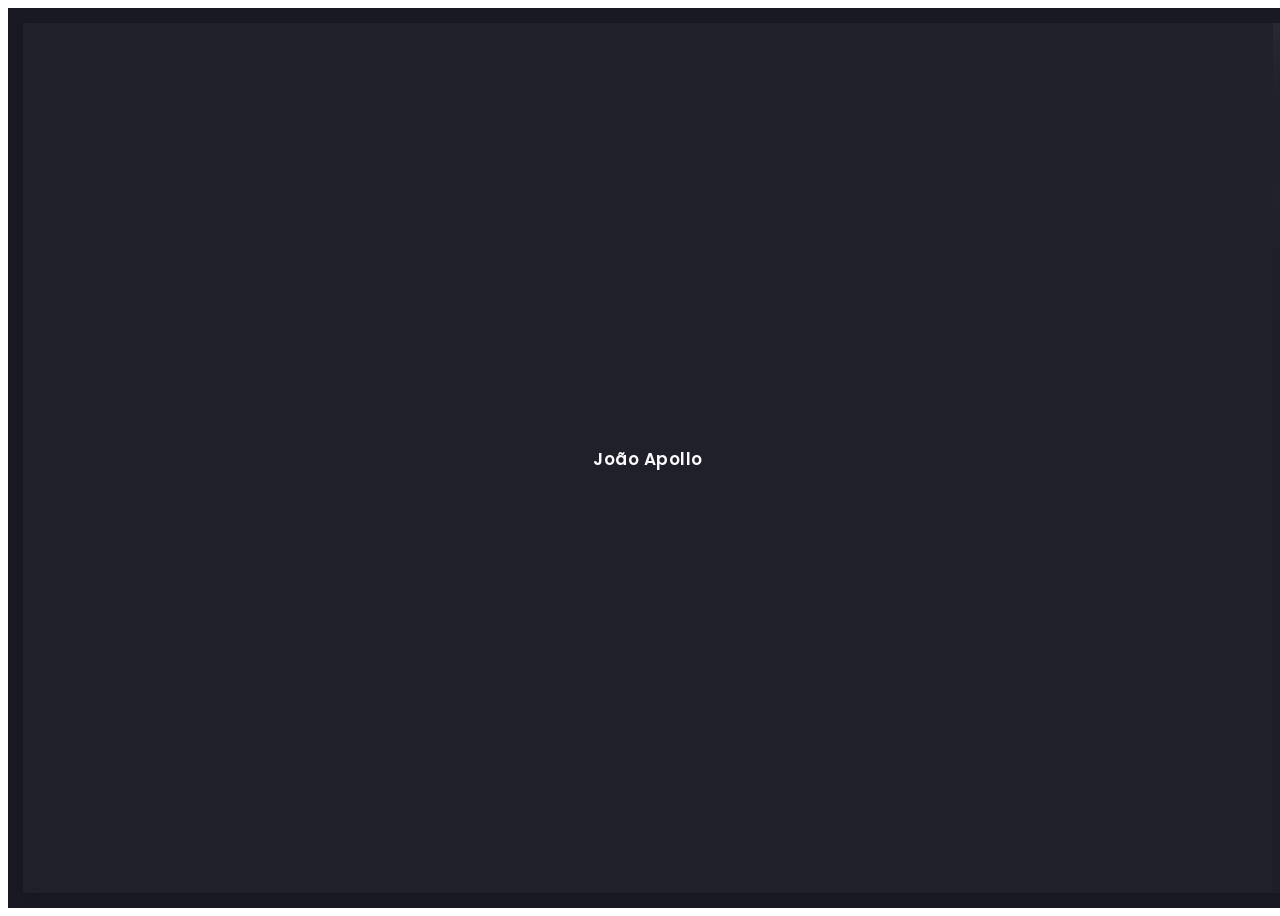
==== index.html @ 7371efc0 "index" ====
<!DOCTYPE html>
<html lang="pt-BR">
  <head>
    <meta charset="utf-8" />
    <meta name="viewport" content="width=device-width, initial-scale=1" />
    <meta name="theme-color" content="#2B2B35" />
    <title>João Apollo — Desenvolvedor PHP/Laravel</title>
    <meta
      name="description"
      content="Portfólio de João Apollo, desenvolvedor PHP/Laravel. Experiência em e-commerce, sistemas de gestão, UX e performance. Projetos completos e clientes satisfeitos."
    />
    <link rel="canonical" href="https://seu-dominio.com/home.html" />
    <meta
      name="robots"
      content="index,follow,max-snippet:-1,max-image-preview:large,max-video-preview:-1"
    />
    <link rel="shortcut icon" href="img/thumbnail.ico" type="image/x-icon" />
    <link rel="stylesheet" href="css/plugins/bootstrap.min.css" />
    <link rel="stylesheet" href="css/plugins/font-awesome.min.css" />
    <link rel="stylesheet" href="css/plugins/swiper.min.css" />
    <link rel="stylesheet" href="css/plugins/fancybox.min.css" />
    <link rel="stylesheet" href="css/style.css" />

    <meta property="og:type" content="website" />
    <meta property="og:locale" content="pt_BR" />
    <meta
      property="og:title"
      content="João Apollo — Desenvolvedor PHP/Laravel"
    />
    <meta
      property="og:description"
      content="Portfólio de João Apollo, desenvolvedor PHP/Laravel. Experiência em e-commerce, sistemas de gestão e UX."
    />
    <meta property="og:url" content="https://seu-dominio.com/home.html" />
    <meta
      property="og:image"
      content="https://seu-dominio.com/img/profile.jpeg"
    />
    <meta name="twitter:card" content="summary_large_image" />
    <meta
      name="twitter:title"
      content="João Apollo — Desenvolvedor PHP/Laravel"
    />
    <meta
      name="twitter:description"
      content="Portfólio de João Apollo, desenvolvedor PHP/Laravel."
    />
    <meta
      name="twitter:image"
      content="https://seu-dominio.com/img/profile.jpeg"
    />

    <script type="application/ld+json">
      {
        "@context": "https://schema.org",
        "@type": "Person",
        "name": "João Apollo",
        "jobTitle": "Desenvolvedor PHP/Laravel",
        "image": "https://seu-dominio.com/img/profile.jpeg",
        "url": "https://seu-dominio.com/home.html",
        "address": {
          "@type": "PostalAddress",
          "addressLocality": "Novo Hamburgo",
          "addressRegion": "RS",
          "addressCountry": "BR"
        },
        "knowsLanguage": ["pt-BR", "en", "es"]
      }
    </script>
  </head>
  <body>
    <div class="art-app">
      <div class="art-mobile-top-bar" aria-hidden="true"></div>

      <div class="art-app-wrapper">
        <div class="art-app-container">
          <aside class="art-info-bar" aria-label="Barra lateral de informações">
            <div class="art-info-bar-frame">
              <div class="art-info-bar-header">
                <button
                  class="art-info-bar-btn"
                  aria-label="Abrir/fechar barra lateral"
                >
                  <i class="fas fa-ellipsis-v" aria-hidden="true"></i>
                </button>
              </div>

              <header class="art-header">
                <div class="art-avatar">
                  <a
                    data-fancybox="avatar"
                    href="img/profile.jpeg"
                    class="art-avatar-curtain"
                    aria-label="Ver foto em tamanho maior"
                  >
                    <img src="img/profile.jpeg" alt="Foto de João Apollo" />
                    <i class="fas fa-expand" aria-hidden="true"></i>
                  </a>
                  <div class="art-lamp-light">
                    <div
                      class="art-available-lamp"
                      aria-label="Disponível"
                    ></div>
                  </div>
                </div>
                <p class="art-name mb-10">
                  <a href="/home.html">João Apollo</a>
                </p>
                <p class="art-sm-text">
                  Back-end Developer<br />Desenvolvedor Web
                </p>
              </header>

              <div
                id="scrollbar"
                class="art-scroll-frame"
                role="region"
                aria-label="Informações do perfil"
              >
                <div class="art-table p-15-15">
                  <ul>
                    <li>
                      <h6>Cidade:</h6>
                      <span>Novo Hamburgo</span>
                    </li>
                    <li>
                      <h6>Idade:</h6>
                      <span>25</span>
                    </li>
                  </ul>
                </div>

                <div class="art-ls-divider"></div>

                <section class="art-lang-skills p-30-15" aria-label="Idiomas">
                  <div class="art-lang-skills-item">
                    <div id="circleprog1" class="art-cirkle-progress"></div>
                    <h6>Português</h6>
                  </div>
                  <div class="art-lang-skills-item">
                    <div id="circleprog2" class="art-cirkle-progress"></div>
                    <h6>English</h6>
                  </div>
                  <div class="art-lang-skills-item">
                    <div id="circleprog3" class="art-cirkle-progress"></div>
                    <h6>Spanish</h6>
                  </div>
                </section>

                <div class="art-ls-divider"></div>

                <section
                  class="art-hard-skills p-30-15"
                  aria-label="Competências técnicas"
                >
                  <div class="art-hard-skills-item">
                    <div class="art-skill-heading"><h6>PHP</h6></div>
                    <div class="art-line-progress">
                      <div id="lineprog1"></div>
                    </div>
                  </div>
                  <div class="art-hard-skills-item">
                    <div class="art-skill-heading"><h6>MySQL</h6></div>
                    <div class="art-line-progress">
                      <div id="lineprog2"></div>
                    </div>
                  </div>
                  <div class="art-hard-skills-item">
                    <div class="art-skill-heading"><h6>JavaScript</h6></div>
                    <div class="art-line-progress">
                      <div id="lineprog3"></div>
                    </div>
                  </div>
                  <div class="art-hard-skills-item">
                    <div class="art-skill-heading"><h6>Node.js</h6></div>
                    <div class="art-line-progress">
                      <div id="lineprog4"></div>
                    </div>
                  </div>
                </section>

                <div class="art-ls-divider"></div>

                <ul
                  class="art-knowledge-list p-15-0"
                  aria-label="Conhecimentos"
                >
                  <li>Laravel</li>
                  <li>Git</li>
                  <li>Livewire</li>
                  <li>Bootstrap, Materialize</li>
                </ul>

                <div class="art-ls-divider"></div>

                <div class="art-links-frame p-15-15">
                  <a
                    href="files/curriculo.pdf" target="_blank"
                    class="art-link"
                    download
                    aria-label="Baixar currículo"
                    >Download CV
                    <i class="fas fa-download" aria-hidden="true"></i
                  ></a>
                </div>
              </div>

              <div class="art-ls-social" aria-label="Redes sociais">
                <a href="#" aria-label="LinkedIn"
                  ><i class="fab fa-linkedin"></i
                ></a>
                <a href="#" aria-label="GitHub"
                  ><i class="fab fa-github"></i
                ></a>
                <a href="#" aria-label="Instagram"
                  ><i class="fab fa-instagram"></i
                ></a>
                <a href="#" aria-label="Twitter/X"
                  ><i class="fab fa-x-twitter"></i
                ></a>
                <a href="#" aria-label="YouTube"
                  ><i class="fab fa-youtube"></i
                ></a>
              </div>
            </div>
          </aside>

          <div class="art-content">
            <div class="art-curtain" aria-hidden="true"></div>

            <div class="art-top-bg" style="background-image: url(img/bg.jpg)">
              <div class="art-top-bg-overlay" aria-hidden="true"></div>
            </div>

            <main id="swup" class="transition-fade" role="main">
              <div
                id="scrollbar2"
                class="art-scroll-frame"
                role="region"
                aria-label="Conteúdo principal"
              >
                <section class="container-fluid">
                  <div class="row p-60-0 p-lg-30-0 p-md-15-0">
                    <div class="col-lg-12">
                      <div
                        class="art-a art-banner"
                        style="background-image: url(img/bg.jpg)"
                      >
                        <div class="art-banner-back" aria-hidden="true"></div>
                        <div class="art-banner-dec" aria-hidden="true"></div>
                        <div class="art-banner-overlay">
                          <div class="art-banner-title">
                            <h1 class="mb-15">Bem-vindo ao meu portfólio</h1>
                            <div class="art-lg-text art-code mb-25">
                              &lt;<i>code</i>&gt; Eu construo
                              <span
                                class="txt-rotate"
                                data-period="2000"
                                data-rotate='["E-commerces","Sistemas de Gestão","Landing Pages","Aplicativos Mobile"]'
                              ></span>
                              &lt;/<i>code</i>&gt;
                            </div>
                          </div>
                          <img
                            src="img/no-bg.png"
                            class="art-banner-photo"
                            alt="João Apollo em destaque"
                          />
                        </div>
                      </div>
                    </div>
                  </div>
                </section>

                <section class="container-fluid" aria-label="Métricas">
                  <div class="row p-30-0">
                    <div class="col-md-4 col-6">
                      <div class="art-counter-frame">
                        <div class="art-counter-box">
                          <span class="art-counter">5</span
                          ><span class="art-counter-plus">+</span>
                        </div>
                        <h6>Anos de experiência</h6>
                      </div>
                    </div>
                    <div class="col-md-4 col-6">
                      <div class="art-counter-frame">
                        <div class="art-counter-box">
                          <span class="art-counter">70</span>
                        </div>
                        <h6>Projetos completos</h6>
                      </div>
                    </div>
                    <div class="col-md-4 col-6">
                      <div class="art-counter-frame">
                        <div class="art-counter-box">
                          <span class="art-counter">38</span
                          ><span class="art-counter-plus">+</span>
                        </div>
                        <h6>Clientes satisfeitos</h6>
                      </div>
                    </div>
                  </div>
                </section>

                <section class="container-fluid" aria-label="Experiências">
                  <div class="row">
                    <div class="col-lg-12">
                      <div class="art-section-title">
                        <div class="art-title-frame">
                          <h2>Minhas Experiências</h2>
                        </div>
                      </div>
                    </div>

                    <div class="col-lg-4 col-md-6">
                      <article class="art-a art-service-icon-box">
                        <div class="art-service-ib-content">
                          <h3 class="mb-15">
                            Head Developer — TGR Studio Digital
                          </h3>
                          <p class="mb-15">
                            Desenvolvimento em PHP/Laravel de sistemas de
                            gestão, e-commerce e sites. Reuniões de requisitos,
                            definição de arquitetura, foco em performance e
                            segurança, gestão de equipe e prazos.
                          </p>
                          <div class="art-buttons-frame">
                            <a
                              href="https://www.linkedin.com/in/jo%C3%A3o-apollo"
                              class="art-link art-color-link art-w-chevron" target="_blank"
                              >Saiba mais</a
                            >
                          </div>
                        </div>
                      </article>
                    </div>

                    <div class="col-lg-4 col-md-6">
                      <article class="art-a art-service-icon-box">
                        <div class="art-service-ib-content">
                          <h3 class="mb-15">Desenvolvedor Pleno — USYS</h3>
                          <p class="mb-15">
                            Plataforma de fiança locatícia adquirida pelo
                            QuintoAndar. Solução robusta e segura para processos
                            de locação com ganho de eficiência.
                          </p>
                          <div class="art-buttons-frame">
                            <a
                              href="/https://www.linkedin.com/in/jo%C3%A3o-apollo"
                              class="art-link art-color-link art-w-chevron" target="_blank"
                              >Saiba mais</a
                            >
                          </div>
                        </div>
                      </article>
                    </div>

                    <div class="col-lg-4 col-md-6">
                      <article class="art-a art-service-icon-box">
                        <div class="art-service-ib-content">
                          <h3 class="mb-15">Full Stack — RSA Soluções em TI</h3>
                          <p class="mb-15">
                            Dev PHP com CodeIgniter em sistemas personalizados.
                            Entregas com foco em performance, segurança e
                            requisitos do cliente.
                          </p>
                          <div class="art-buttons-frame">
                            <a
                              href="https://www.linkedin.com/in/jo%C3%A3o-apollo"
                              class="art-link art-color-link art-w-chevron" target="_blank"
                              >Saiba mais</a 
                            >
                          </div>
                        </div>
                      </article>
                    </div>

                    <div class="col-lg-4 col-md-6">
                      <article class="art-a art-service-icon-box">
                        <div class="art-service-ib-content">
                          <h3 class="mb-15">Full Stack — Krafti Tecnologia</h3>
                          <p class="mb-15">
                            Manutenção e otimização de marketplace B2B,
                            melhorias estratégicas para eficiência operacional e
                            UX.
                          </p>
                          <div class="art-buttons-frame">
                            <a
                              href="https://www.linkedin.com/in/jo%C3%A3o-apollo"
                              class="art-link art-color-link art-w-chevron" target="_blank"
                              >Saiba mais</a
                            >
                          </div>
                        </div>
                      </article>
                    </div>
                  </div>
                </section>

                <!-- <section class="container-fluid" aria-label="Recomendações">
                  <div class="row">
                    <div class="col-lg-12">
                      <div class="art-section-title">
                        <div class="art-title-frame">
                          <h2>Recomendações</h2>
                        </div>
                      </div>
                    </div>

                    <div class="col-lg-12">
                      <div
                        class="swiper-container art-testimonial-slider"
                        style="overflow: visible"
                      >
                        <div class="swiper-wrapper">
                          <div class="swiper-slide">
                            <blockquote
                              class="art-a art-testimonial"
                              itemscope
                              itemtype="https://schema.org/Review"
                            >
                              <div class="testimonial-body">
                                <img
                                  class="art-testimonial-face"
                                  src="img/testimonials/face-1.jpg"
                                  alt="Foto de Paul Trueman"
                                />
                                <h3 itemprop="author">Paul Trueman</h3>
                                <p class="art-el-suptitle mb-15">
                                  Template author
                                </p>
                                <p class="mb-15" itemprop="reviewBody">
                                  Working with Artur has been a pleasure... This
                                  is easily a 5 star freelancer.
                                </p>
                              </div>
                              <div class="art-testimonial-footer">
                                <div class="art-left-side">
                                  <ul
                                    class="art-star-rate"
                                    aria-label="Avaliação: 5 de 5"
                                  >
                                    <li><i class="fas fa-star"></i></li>
                                    <li><i class="fas fa-star"></i></li>
                                    <li><i class="fas fa-star"></i></li>
                                    <li><i class="fas fa-star"></i></li>
                                    <li><i class="fas fa-star"></i></li>
                                  </ul>
                                </div>
                                <div class="art-right-side"></div>
                              </div>
                            </blockquote>
                          </div>

                          <div class="swiper-slide">
                            <blockquote class="art-a art-testimonial">
                              <div class="testimonial-body">
                                <img
                                  class="art-testimonial-face"
                                  src="img/testimonials/face-2.jpg"
                                  alt="Foto de Paul Trueman"
                                />
                                <h3>Paul Trueman</h3>
                                <p class="art-el-suptitle mb-15">
                                  Template author
                                </p>
                                <p class="mb-15">
                                  Working with Artur has been a pleasure...
                                </p>
                              </div>
                              <div class="art-testimonial-footer">
                                <div class="art-left-side">
                                  <ul
                                    class="art-star-rate"
                                    aria-label="Avaliação: 4 de 5"
                                  >
                                    <li><i class="fas fa-star"></i></li>
                                    <li><i class="fas fa-star"></i></li>
                                    <li><i class="fas fa-star"></i></li>
                                    <li><i class="fas fa-star"></i></li>
                                    <li class="art-empty-item">
                                      <i class="fas fa-star"></i>
                                    </li>
                                  </ul>
                                </div>
                                <div class="art-right-side"></div>
                              </div>
                            </blockquote>
                          </div>

                          <div class="swiper-slide">
                            <blockquote class="art-a art-testimonial">
                              <div class="testimonial-body">
                                <img
                                  class="art-testimonial-face"
                                  src="img/testimonials/face-3.jpg"
                                  alt="Foto de Paul Trueman"
                                />
                                <h3>Paul Trueman</h3>
                                <p class="art-el-suptitle mb-15">
                                  Template author
                                </p>
                                <p class="mb-15">
                                  Working with Artur has been a pleasure...
                                </p>
                              </div>
                              <div class="art-testimonial-footer">
                                <div class="art-left-side">
                                  <ul
                                    class="art-star-rate"
                                    aria-label="Avaliação: 5 de 5"
                                  >
                                    <li><i class="fas fa-star"></i></li>
                                    <li><i class="fas fa-star"></i></li>
                                    <li><i class="fas fa-star"></i></li>
                                    <li><i class="fas fa-star"></i></li>
                                    <li><i class="fas fa-star"></i></li>
                                  </ul>
                                </div>
                                <div class="art-right-side"></div>
                              </div>
                            </blockquote>
                          </div>

                          <div class="swiper-slide">
                            <blockquote class="art-a art-testimonial">
                              <div class="testimonial-body">
                                <img
                                  class="art-testimonial-face"
                                  src="img/testimonials/face-4.jpg"
                                  alt="Foto de Paul Trueman"
                                />
                                <h3>Paul Trueman</h3>
                                <p class="art-el-suptitle mb-15">
                                  Template author
                                </p>
                                <p class="mb-15">
                                  Working with Artur has been a pleasure...
                                </p>
                              </div>
                              <div class="art-testimonial-footer">
                                <div class="art-left-side">
                                  <ul
                                    class="art-star-rate"
                                    aria-label="Avaliação: 5 de 5"
                                  >
                                    <li><i class="fas fa-star"></i></li>
                                    <li><i class="fas fa-star"></i></li>
                                    <li><i class="fas fa-star"></i></li>
                                    <li><i class="fas fa-star"></i></li>
                                    <li><i class="fas fa-star"></i></li>
                                  </ul>
                                </div>
                                <div class="art-right-side"></div>
                              </div>
                            </blockquote>
                          </div>
                        </div>

                        <div class="art-slider-navigation">
                          <div class="art-sn-left">
                            <div
                              class="swiper-pagination"
                              aria-label="Paginação"
                            ></div>
                          </div>
                          <div class="art-sn-right">
                            <div class="art-slider-nav-frame">
                              <button
                                class="art-slider-nav art-testi-swiper-prev"
                                aria-label="Anterior"
                              >
                                <i class="fas fa-chevron-left"></i>
                              </button>
                              <button
                                class="art-slider-nav art-testi-swiper-next"
                                aria-label="Próximo"
                              >
                                <i class="fas fa-chevron-right"></i>
                              </button>
                            </div>
                          </div>
                        </div>
                      </div>
                    </div>
                  </div>
                </section> -->

                <section class="container-fluid" aria-label="Contato">
                  <div class="row">
                    <div class="col-lg-12">
                      <div class="art-section-title">
                        <div class="art-title-frame">
                          <h2>Informações de contato</h2>
                        </div>
                      </div>
                    </div>

                    <div class="col-lg-6">
                      <div class="art-a art-card">
                        <div class="art-table p-15-15">
                          <ul>
                            <li>
                              <h6>Email:</h6>
                              <span>apollojoaov@gmail.com</span>
                            </li>
                          </ul>
                        </div>
                      </div>
                    </div>

                    <div class="col-lg-6">
                      <div class="art-a art-card">
                        <div class="art-table p-15-15">
                          <ul>
                            <li>
                              <h6>Celular:</h6>
                              <span>+55 (51) 99588-1825</span>
                            </li>
                          </ul>
                        </div>
                      </div>
                    </div>
                  </div>
                </section>

                <section class="container-fluid">
                  <footer>
                    <p>© 2025 João Apollo</p>
                  </footer>
                </section>
              </div>
            </main>
          </div>
        </div>
      </div>

      <div class="art-preloader" aria-hidden="true">
        <div class="art-preloader-content">
          <h4>João Apollo</h4>
          <div id="preloader" class="art-preloader-load"></div>
        </div>
      </div>
    </div>

    <script src="js/plugins/jquery.min.js"></script>
    <script src="js/plugins/anime.min.js"></script>
    <script src="js/plugins/swiper.min.js"></script>
    <script src="js/plugins/progressbar.min.js"></script>
    <script src="js/plugins/smooth-scrollbar.min.js"></script>
    <script src="js/plugins/overscroll.min.js"></script>
    <script src="js/plugins/typing.min.js"></script>
    <script src="js/plugins/isotope.min.js"></script>
    <script src="js/plugins/fancybox.min.js"></script>
    <!-- <script src="js/plugins/swup.min.js"></script> -->
    <script src="js/main.js"></script>
  </body>
</html>
---- css/style.css ----
/* -------------------------------------------



------------------------------------------- */
/*--------------------------------------------

1. common
      - fonts
      - text defaults
      - title defaults
      - text config
      - container
      - buttons frame
      - suptitle
      - divider
      - image defaults
      - link defaults
      - table
      - quote
      - list
2. link
3. buttons
4. space
5. app marcup
      - top background
      - preloader
      - scroll frame
      - app
      - mobile top bar
      - info bar
      - content
      - menu bar
      - marcup media queries
6. info bar
      - header
      - name
      - language skills
      - hard skills
      - knowledge
      - info bar links
      - social links
      - progresbar color
7. menu bar
      - main menu
      - language change
      - current page title
8. content
      - section title
      - card
      - banner
      - typing code
      - counters
      - services
      - price
      - testimonials
      - timeline
      - contact form
      - blog
      - pagination
      - brands
      - footer
9. portfolio
      - filter
      - portfolio items
      - touch device querie
      - single project
      - fancybox customization
10. media queries
11. burger button
12. transitions
      - in animation
      - out animation


--------------------------------------------*/
/*
$main-color: #FFC107
$main-color: #f44336;
$main-color: #4CAF50;
$main-color: #64B5F6;
*/
/* ------------------------------

common

------------------------------ */
/* ----- fonts ----- */
@import url("https://fonts.googleapis.com/css2?family=Poppins:ital,wght@0,100;0,200;0,300;0,400;0,500;0,600;0,700;0,800;0,900;1,100;1,200;1,300;1,400;1,500;1,600;1,700;1,800;1,900&display=swap");
@import url("https://fonts.googleapis.com/css2?family=Courier+Prime:ital,wght@0,400;0,700;1,400;1,700&display=swap");
/* ----- text defaults ----- */
body {
  color: #8c8c8e;
  font-size: 12px;
  font-family: "Poppins", sans-serif;
  font-weight: 300;
  letter-spacing: 0.5px;
  font-smooth: subpixel-antialiased;
}

/* ----- title defaults ----- */
h1,
h2,
h3,
h4,
h5,
h6 {
  font-weight: 700;
  color: #fafafc;
  margin-bottom: 0;
  font-family: "Poppins", sans-serif;
}

h1 {
  font-size: 52px;
  font-weight: 800;
}

h4 {
  font-size: 17px;
  font-weight: 600;
}

h5 {
  font-size: 14px;
  font-weight: 600;
}

h6 {
  font-size: 12px;
  font-weight: 400;
}

/* ----- text config ----- */
.art-sm-text {
  font-size: 11px;
}

.art-lg-text {
  font-size: 16px;
}

.art-white {
  color: #fafafc;
}

/* ----- container ----- */
.container-fluid {
  overflow: hidden;
  padding: 0 30px;
  position: relative;
}

/* ----- buttons frame ----- */
.art-buttons-frame a {
  margin-right: 15px;
}

/* ----- suptitle ----- */
.art-el-suptitle {
  margin-top: 5px;
  color: #646466;
  font-style: italic;
  font-size: 11px;
}

/* ----- divider ----- */
.art-ls-divider {
  background: #646466;
  width: 100%;
  height: 1px;
  opacity: 0.3;
}

/* ----- image defaults ----- */
.art-img-default {
  width: 100%;
  -webkit-box-shadow: 0 3px 8px 0 rgba(15, 15, 20, 0.2);
          box-shadow: 0 3px 8px 0 rgba(15, 15, 20, 0.2);
}

/* ----- link defaults ----- */
a {
  text-decoration: none;
  color: #8c8c8e;
}
a:hover {
  text-decoration: none;
  color: #fafafc;
}
a:focus {
  outline: inherit;
}

/* ----- table ----- */
.art-table {
  color: #8c8c8e;
}
.art-table ul {
  padding: 0;
  margin: 0;
}
.art-table ul li {
  list-style-type: none;
  display: -webkit-box;
  display: -ms-flexbox;
  display: flex;
  -webkit-box-pack: justify;
      -ms-flex-pack: justify;
          justify-content: space-between;
  margin-bottom: 5px;
}
.art-table ul li:last-child {
  margin-bottom: 0;
}

/* ----- quote ----- */
blockquote {
  margin-top: 30px;
  margin-bottom: 30px;
  background: #FFC107;
  color: #191923;
  padding: 30px;
  padding-left: 35px;
  font-weight: 400;
  font-style: italic;
  font-size: 14px;
  -webkit-box-shadow: 0 1px 4px 0 rgba(15, 15, 20, 0.1);
          box-shadow: 0 1px 4px 0 rgba(15, 15, 20, 0.1);
  position: relative;
}
blockquote:before {
  position: absolute;
  font-family: "Font Awesome 5 Free";
  font-weight: 900;
  content: "\f10d";
  font-size: 18px;
  opacity: .5;
  top: 5px;
  left: 9px;
  color: #fafafc;
}
blockquote:after {
  position: absolute;
  font-family: "Font Awesome 5 Free";
  font-weight: 900;
  content: "\f10d";
  font-size: 18px;
  opacity: .5;
  bottom: 5px;
  right: 9px;
  color: #fafafc;
  -webkit-transform: rotate(180deg);
          transform: rotate(180deg);
}

/* ----- list ----- */
.art-custom-list {
  padding-left: 25px;
}
.art-custom-list li {
  position: relative;
  list-style-type: none;
  color: #fafafc;
  margin-bottom: 5px;
}
.art-custom-list li:before {
  content: '';
  position: absolute;
  top: 4px;
  left: -25px;
  width: 10px;
  height: 10px;
  border-radius: 50%;
  border: solid 2px #FFC107;
  background: transparent;
  -webkit-box-shadow: 0 3px 8px 0 rgba(15, 15, 20, 0.2);
          box-shadow: 0 3px 8px 0 rgba(15, 15, 20, 0.2);
}

/* ------------------------------

link

------------------------------ */
.art-link {
  position: relative;
  text-transform: uppercase;
  font-size: 10px;
  display: inline-block;
  letter-spacing: 1.5px;
  font-weight: 600;
  margin-right: 15px;
  margin-bottom: 10px;
  color: #8c8c8e;
  -webkit-transition: 0.4s ease-in-out;
  transition: 0.4s ease-in-out;
}
.art-link:hover {
  color: #fafafc;
  text-shadow: 0 0 3px rgba(250, 250, 252, 0.4);
}
.art-link.art-white-link {
  color: #fafafc;
}
.art-link.art-white-link:hover {
  color: #fafafc;
  text-shadow: 0 0 3px rgba(250, 250, 252, 0.4);
  -webkit-transform: translateX(5px);
          transform: translateX(5px);
}
.art-link.art-color-link {
  color: #FFC107;
}
.art-link.art-color-link:hover {
  color: #FFC107;
  text-shadow: 0 0 3px rgba(250, 250, 252, 0.4);
  -webkit-transform: translateX(5px);
          transform: translateX(5px);
}
.art-link.art-w-chevron {
  padding-right: 10px;
}
.art-link.art-w-chevron:after {
  position: absolute;
  font-family: "Font Awesome 5 free";
  content: '\f054';
  font-weight: 900;
  display: inline-block;
  font-style: normal;
  font-variant: normal;
  text-rendering: auto;
  -webkit-font-smoothing: antialiased;
  font-size: 9px;
  top: 0.3px;
  -webkit-transform: translateX(5px);
          transform: translateX(5px);
  -webkit-transition: 0.4s ease-in-out;
  transition: 0.4s ease-in-out;
}
.art-link.art-w-chevron:hover {
  -webkit-transform: translateX(0);
          transform: translateX(0);
}
.art-link.art-w-chevron:hover:after {
  -webkit-transform: translateX(10px);
          transform: translateX(10px);
}
.art-link:last-child {
  margin-bottom: 0;
  margin-right: 0;
}
.art-link i {
  font-size: 9px;
  margin-left: 3px;
}
.art-link.art-left-link {
  padding-left: 10px;
  padding-right: 0;
}
.art-link.art-left-link.art-w-chevron:after {
  content: '\f053';
  left: 0;
  -webkit-transform: translateX(0);
          transform: translateX(0);
}
.art-link.art-left-link.art-w-chevron:hover:after {
  -webkit-transform: translateX(-5px);
          transform: translateX(-5px);
}

/* ------------------------------

button

------------------------------ */
.art-btn {
  text-transform: uppercase;
  -webkit-box-shadow: 0 1px 4px 0 rgba(15, 15, 20, 0.1);
          box-shadow: 0 1px 4px 0 rgba(15, 15, 20, 0.1);
  color: #20202a;
  background: #FFC107;
  letter-spacing: 1.5px;
  font-weight: 600;
  display: -webkit-inline-box;
  display: -ms-inline-flexbox;
  display: inline-flex;
  -webkit-box-pack: center;
      -ms-flex-pack: center;
          justify-content: center;
  -ms-flex-line-pack: center;
      align-content: center;
  border: none;
  -webkit-transition: 0.4s ease-in-out;
  transition: 0.4s ease-in-out;
}
.art-btn span {
  -ms-flex-item-align: center;
      align-self: center;
  -webkit-transition: 0.2s ease-in-out;
  transition: 0.2s ease-in-out;
}
.art-btn.art-btn-md {
  height: 45px;
  font-size: 11px;
  padding: 0 35px;
}
.art-btn.art-btn-sm {
  height: 40px;
  font-size: 11px;
  padding: 0 30px;
}
.art-btn:hover {
  -webkit-transform: translateY(-2px);
          transform: translateY(-2px);
  color: #1e1e28;
}

/* ------------------------------

space

------------------------------ */
.p-30-0 {
  padding-top: 30px;
  padding-bottom: 0;
}

.p-0-30 {
  padding-top: 0;
  padding-bottom: 30px;
}

.p-30-30 {
  padding-top: 30px;
  padding-bottom: 30px;
}

.p-30-15 {
  padding-top: 30px;
  padding-bottom: 15px;
}

.p-15-15 {
  padding-top: 15px;
  padding-bottom: 15px;
}

.p-15-0 {
  padding-top: 15px;
  padding-bottom: 0;
}

.p-60-0 {
  padding-top: 60px;
  padding-bottom: 0;
}

.p-230-0 {
  padding-top: 230px;
  padding-bottom: 0;
}

.mb-10 {
  margin-bottom: 10px;
}

.mb-15 {
  margin-bottom: 15px;
}

.mb-25 {
  margin-bottom: 25px;
}

.mb-30 {
  margin-bottom: 25px;
}

@media (max-width: 1400px) {
  .p-lg-30-0 {
    padding-top: 30px;
    padding-bottom: 0;
  }
}
@media (max-width: 920px) {
  .p-md-15-0 {
    padding-top: 15px;
    padding-bottom: 0;
  }
}
/* ------------------------------

app marcup

------------------------------ */
/* ----- top background ----- */
.art-top-bg {
  overflow: hidden;
  position: absolute;
  width: 100%;
  top: 0;
  background-position: center;
  height: 400px;
  background-size: cover;
}
.art-top-bg .art-top-bg-overlay {
  position: relative;
  height: 100%;
  width: 100%;
  background-image: -webkit-gradient(linear, left top, left bottom, from(rgba(30, 30, 40, 0.93)), color-stop(70%, rgba(30, 30, 40, 0.96)), color-stop(80%, rgba(30, 30, 40, 0.99)), to(#1e1e28));
  background-image: linear-gradient(180deg, rgba(30, 30, 40, 0.93) 0%, rgba(30, 30, 40, 0.96) 70%, rgba(30, 30, 40, 0.99) 80%, #1e1e28 100%);
}

/* ----- preloader ----- */
.art-preloader {
  margin: 15px;
  position: absolute;
  top: 0;
  left: 0;
  width: calc(100vw - 30px);
  height: calc(100vh - 30px);
  background: #20202a;
  z-index: 999999;
  display: -webkit-box;
  display: -ms-flexbox;
  display: flex;
  -webkit-box-align: center;
      -ms-flex-align: center;
          align-items: center;
  -webkit-box-pack: center;
      -ms-flex-pack: center;
          justify-content: center;
}
.art-preloader .art-preloader-content {
  margin-bottom: 15px;
  text-align: center;
}
.art-preloader .art-preloader-content .art-preloader-load {
  margin-top: 5px;
  width: 200px;
}
.art-preloader .art-preloader-content .art-preloader-load .progressbar-text {
  position: relative;
  font-size: 14px;
  font-weight: 400 !important;
  color: #8c8c8e !important;
  height: 300px;
  line-height: 350px;
}

.art-preloader-load path:first-child {
  stroke: #191923;
}
.art-preloader-load path:last-child {
  stroke: #FFC107;
}

/* ----- scroll frame ----- */
.art-scroll-frame {
  width: 100%;
  height: calc(100vh - 30px);
}

.scrollbar-track {
  visibility: hidden;
  opacity: 0;
  pointer-events: none;
}

/* ----- app ----- */
.art-app {
  padding: 15px;
  background: #191923;
  width: 100vw;
  height: 100%;
  position: relative;
  overflow: hidden;
  /* ----- mobile top bar ----- */
}
.art-app * {
  scrollbar-width: none;
}
.art-app ::-webkit-scrollbar {
  display: none;
}
.art-app .art-mobile-top-bar {
  position: fixed;
  z-index: 99;
  width: 100%;
  height: 70px;
  background: #20202a;
  -webkit-box-shadow: 0 3px 8px 0 rgba(15, 15, 20, 0.2);
          box-shadow: 0 3px 8px 0 rgba(15, 15, 20, 0.2);
  padding: 0 30px;
  display: none;
  -webkit-box-pack: justify;
      -ms-flex-pack: justify;
          justify-content: space-between;
  -webkit-box-align: center;
      -ms-flex-align: center;
          align-items: center;
}
.art-app .art-app-wrapper {
  max-width: 1440px;
  margin-left: auto;
  margin-right: auto;
  background: #1e1e28;
  background-size: cover;
  width: 100%;
  height: 100%;
  position: relative;
  overflow: hidden;
  -webkit-box-shadow: 0 3px 8px 0 rgba(15, 15, 20, 0.2);
          box-shadow: 0 3px 8px 0 rgba(15, 15, 20, 0.2);
}
.art-app .art-app-wrapper .art-app-container {
  position: relative;
  display: -webkit-box;
  display: -ms-flexbox;
  display: flex;
  -ms-flex-wrap: nowrap;
      flex-wrap: nowrap;
  /* ----- info bar ----- */
  /* ----- content ----- */
  /* ----- menu bar ----- */
}
.art-app .art-app-wrapper .art-app-container .art-info-bar {
  background: #20202a;
  width: 290px;
  min-width: 290px;
  height: calc(100vh - 30px);
  position: relative;
  z-index: 999;
  -webkit-box-shadow: 0 3px 8px 0 rgba(15, 15, 20, 0.2);
          box-shadow: 0 3px 8px 0 rgba(15, 15, 20, 0.2);
  -webkit-transition: 0.55s ease-in-out;
  transition: 0.55s ease-in-out;
}
.art-app .art-app-wrapper .art-app-container .art-info-bar .art-info-bar-frame {
  padding: 0 15px;
}
.art-app .art-app-wrapper .art-app-container .art-info-bar .art-info-bar-frame .art-info-bar-header {
  width: 100%;
  height: 70px;
  -webkit-box-pack: start;
      -ms-flex-pack: start;
          justify-content: flex-start;
  -webkit-box-align: center;
      -ms-flex-align: center;
          align-items: center;
  position: absolute;
  left: 0;
  top: 0;
  z-index: 999999999999;
  display: none;
}
.art-app .art-app-wrapper .art-app-container .art-info-bar .art-info-bar-frame .art-info-bar-header .art-info-bar-btn {
  margin-left: auto;
  pointer-events: all;
  font-size: 14px;
  padding: 30px;
}
.art-app .art-app-wrapper .art-app-container .art-info-bar .art-info-bar-frame .art-info-bar-header .art-info-bar-btn.art-disabled {
  opacity: 0;
  pointer-events: none;
}
.art-app .art-app-wrapper .art-app-container .art-info-bar .art-info-bar-frame .art-scroll-frame .scroll-content {
  padding: 240px 0 50px;
}
.art-app .art-app-wrapper .art-app-container .art-content {
  position: relative;
  overflow: hidden;
  width: 100vw;
  height: calc(100vh - 30px);
  padding-right: 80px;
  -webkit-transition: 0.55s ease-in-out;
  transition: 0.55s ease-in-out;
}
.art-app .art-app-wrapper .art-app-container .art-content .art-curtain {
  background: rgba(30, 30, 40, 0.88);
  position: absolute;
  z-index: 9;
  left: 0;
  width: 100%;
  height: 100%;
  pointer-events: none;
  opacity: 0;
  -webkit-transition: 0.55s ease-in-out;
  transition: 0.55s ease-in-out;
}
.art-app .art-app-wrapper .art-app-container .art-content.art-active {
  -webkit-transform: translateX(-150px);
          transform: translateX(-150px);
}
.art-app .art-app-wrapper .art-app-container .art-content.art-active .art-curtain {
  pointer-events: all;
  opacity: 0.7;
}
.art-app .art-app-wrapper .art-app-container .art-menu-bar {
  background: #20202a;
  width: 230px;
  height: calc(100vh - 30px);
  position: absolute;
  z-index: 99;
  right: -150px;
  top: 0;
  bottom: 0;
  -webkit-box-shadow: 0 3px 8px 0 rgba(15, 15, 20, 0.2);
          box-shadow: 0 3px 8px 0 rgba(15, 15, 20, 0.2);
  -webkit-transition: 0.55s ease-in-out;
  transition: 0.55s ease-in-out;
}
.art-app .art-app-wrapper .art-app-container .art-menu-bar .art-menu-bar-frame {
  position: relative;
}
.art-app .art-app-wrapper .art-app-container .art-menu-bar .art-menu-bar-frame .art-menu-bar-header {
  width: 100%;
  height: 70px;
  display: -webkit-box;
  display: -ms-flexbox;
  display: flex;
  -webkit-box-pack: start;
      -ms-flex-pack: start;
          justify-content: flex-start;
  -webkit-box-align: center;
      -ms-flex-align: center;
          align-items: center;
  position: absolute;
  top: 0;
  left: 0;
  z-index: 9;
  -webkit-box-shadow: 0 1px 4px 0 rgba(15, 15, 20, 0.1);
          box-shadow: 0 1px 4px 0 rgba(15, 15, 20, 0.1);
  background: linear-gradient(159deg, rgba(37, 37, 50, 0.98) 0%, rgba(35, 35, 45, 0.98) 100%);
}
.art-app .art-app-wrapper .art-app-container .art-menu-bar .art-menu-bar-frame .art-menu-bar-header .art-menu-bar-btn {
  pointer-events: all;
}
.art-app .art-app-wrapper .art-app-container .art-menu-bar .art-menu-bar-frame .art-menu-bar-header .art-menu-bar-btn.art-disabled {
  opacity: 0;
  pointer-events: none;
}
.art-app .art-app-wrapper .art-app-container .art-menu-bar.art-active {
  -webkit-transform: translateX(-150px);
          transform: translateX(-150px);
}

/* ------------------------------

app marcup (after 920px)

------------------------------ */
@media (max-width: 920px) {
  /* ----- container ----- */
  .container-fluid {
    padding-left: 15px;
    padding-right: 15px;
  }

  /* ----- preloader ----- */
  .art-preloader {
    margin: 0;
    width: 100vw;
    height: 100vh;
  }

  /* ----- scroll frame ----- */
  .art-scroll-frame {
    height: 100vh;
  }

  .art-app {
    padding: 0;
    /* ----- mobile top bar ----- */
  }
  .art-app .art-mobile-top-bar {
    display: -webkit-box;
    display: -ms-flexbox;
    display: flex;
  }
  .art-app .art-app-wrapper {
    border-radius: 0;
    height: 100vh;
  }
  .art-app .art-app-wrapper .art-app-container {
    width: 100%;
    /* ----- info bar ----- */
    /* ----- content ----- */
    /* ----- menu bar ----- */
  }
  .art-app .art-app-wrapper .art-app-container .art-info-bar {
    position: absolute;
    left: -290px;
    width: 290px;
    height: 100vh;
  }
  .art-app .art-app-wrapper .art-app-container .art-info-bar.art-active {
    -webkit-transform: translateX(290px);
            transform: translateX(290px);
  }
  .art-app .art-app-wrapper .art-app-container .art-info-bar .art-info-bar-frame .art-info-bar-header {
    display: -webkit-box;
    display: -ms-flexbox;
    display: flex;
  }
  .art-app .art-app-wrapper .art-app-container .art-info-bar .art-info-bar-frame .art-info-bar-header .art-info-bar-btn {
    -webkit-transform: translateX(70px);
            transform: translateX(70px);
    -webkit-transition: 0.4s ease-in-out;
    transition: 0.4s ease-in-out;
  }
  .art-app .art-app-wrapper .art-app-container .art-info-bar.art-active .art-info-bar-frame .art-info-bar-btn {
    -webkit-transform: translateX(0);
            transform: translateX(0);
  }
  .art-app .art-app-wrapper .art-app-container .art-content {
    position: relative;
    width: 100vw;
    height: 100vh;
    padding-right: 0;
    padding-top: 70px;
  }
  .art-app .art-app-wrapper .art-app-container .art-content .art-scroll-frame {
    height: calc(100vh - 70px);
  }
  .art-app .art-app-wrapper .art-app-container .art-content.art-active {
    -webkit-transform: none;
            transform: none;
  }
  .art-app .art-app-wrapper .art-app-container .art-content.art-active .art-curtain {
    pointer-events: all;
    opacity: 1;
  }
  .art-app .art-app-wrapper .art-app-container .art-menu-bar {
    position: absolute;
    right: -230px;
    width: 230px;
    height: 100vh;
  }
  .art-app .art-app-wrapper .art-app-container .art-menu-bar.art-active {
    -webkit-transform: translateX(-230px);
            transform: translateX(-230px);
  }
  .art-app .art-app-wrapper .art-app-container .art-menu-bar .art-menu-bar-btn {
    -webkit-transform: translateX(-80px);
            transform: translateX(-80px);
    -webkit-transition: 0.4s ease-in-out;
    transition: 0.4s ease-in-out;
  }
  .art-app .art-app-wrapper .art-app-container .art-menu-bar.art-active .art-menu-bar-btn {
    -webkit-transform: translateX(0);
            transform: translateX(0);
  }
}
/* ------------------------------

app marcup (after 290px)

------------------------------ */
@media (max-width: 290px) {
  .art-app {
    /* ----- info bar ----- */
  }
  .art-app .art-info-bar {
    width: 100vw;
  }
}
/* ------------------------------

app marcup (after 230px)

------------------------------ */
@media (max-width: 230px) {
  .art-app {
    /* ----- menu bar ----- */
  }
  .art-app .art-menu-bar {
    width: 100vw;
  }
}
.art-app-onepage .art-app-wrapper .art-app-container .art-content {
  padding-right: 0;
}

/* ------------------------------

info bar

------------------------------ */
.art-info-bar {
  padding: 0 15px;
  /* ----- header ----- */
  /* ----- name ----- */
  /* ----- language skills ----- */
  /* ----- hard skills ----- */
  /* ----- knowledge ----- */
  /* ----- info bar links ----- */
  /* ----- social links ----- */
}
.art-info-bar .art-header {
  position: absolute;
  left: 0;
  top: 0;
  z-index: 99999;
  width: 100%;
  padding: 30px;
  height: 235px;
  background: linear-gradient(159deg, rgba(37, 37, 50, 0.98) 0%, rgba(35, 35, 45, 0.98) 100%);
  text-align: center;
  -webkit-box-shadow: 0 1px 4px 0 rgba(15, 15, 20, 0.1);
          box-shadow: 0 1px 4px 0 rgba(15, 15, 20, 0.1);
}
.art-info-bar .art-header .art-avatar {
  width: 90px;
  height: 90px;
  margin: 0 auto;
  border-radius: 50%;
  position: relative;
  margin-bottom: 15px;
}
.art-info-bar .art-header .art-avatar .art-avatar-curtain {
  position: relative;
  width: 100%;
  height: 100%;
  border-radius: 50%;
  display: -webkit-box;
  display: -ms-flexbox;
  display: flex;
  -webkit-box-pack: center;
      -ms-flex-pack: center;
          justify-content: center;
  outline: inherit;
  -webkit-transition: 0.2s ease-in-out;
  transition: 0.2s ease-in-out;
  z-index: 0;
}
.art-info-bar .art-header .art-avatar .art-avatar-curtain i {
  background: linear-gradient(159deg, rgba(45, 45, 58, 0.88) 0%, rgba(43, 43, 53, 0.88) 100%);
  width: 30px;
  height: 30px;
  text-align: center;
  -ms-flex-item-align: center;
      align-self: center;
  font-weight: 700;
  font-size: 11px;
  line-height: 30px;
  color: #fafafc;
  border-radius: 50%;
  opacity: 0;
  z-index: 1;
  -webkit-transition: 0.4s ease-in-out;
  transition: 0.4s ease-in-out;
}
.art-info-bar .art-header .art-avatar .art-avatar-curtain img {
  position: absolute;
  width: 100%;
  height: 100%;
  -o-object-fit: cover;
     object-fit: cover;
  border-radius: 50%;
  z-index: 0;
}
.art-info-bar .art-header .art-avatar .art-avatar-curtain:hover {
  opacity: 1;
  -webkit-transition: 0.2s ease-in-out;
  transition: 0.2s ease-in-out;
  outline: inherit;
}
.art-info-bar .art-header .art-avatar .art-avatar-curtain:hover i {
  opacity: .7;
}
.art-info-bar .art-header .art-avatar .art-avatar-curtain:hover i:hover {
  opacity: 1;
  -webkit-transform: scale(1.07);
          transform: scale(1.07);
}
.art-info-bar .art-header .art-avatar .art-lamp-light {
  z-index: 2;
}
.art-info-bar .art-header .art-avatar .art-lamp-light:before {
  content: '';
  position: absolute;
  bottom: -1px;
  right: 1px;
  background: #fafafc;
  height: 23px;
  width: 23px;
  border-radius: 50%;
  -webkit-animation: puls 1s infinite;
          animation: puls 1s infinite;
}
@-webkit-keyframes puls {
  0% {
    -webkit-transform: scale(0.6);
            transform: scale(0.6);
    opacity: 1;
  }
  100% {
    -webkit-transform: scale(1);
            transform: scale(1);
    opacity: 0;
  }
}
@keyframes puls {
  0% {
    -webkit-transform: scale(0.6);
            transform: scale(0.6);
    opacity: 1;
  }
  100% {
    -webkit-transform: scale(1);
            transform: scale(1);
    opacity: 0;
  }
}
.art-info-bar .art-header .art-avatar .art-lamp-light .art-available-lamp {
  position: absolute;
  bottom: 3px;
  right: 5px;
  height: 15px;
  width: 15px;
  background: #FFC107;
  border-radius: 50%;
  z-index: 0;
  -webkit-transition: 0.4s ease-in-out;
  transition: 0.4s ease-in-out;
}
.art-info-bar .art-header .art-avatar .art-lamp-light .art-available-lamp:after {
  position: relative;
  content: 'Entre em contato para trabalhos freelance';
  width: 115px;
  display: block;
  padding: 5px 10px;
  top: -10px;
  left: 28px;
  font-size: 10px;
  font-weight: 200;
  color: #8c8c8e;
  -webkit-box-shadow: 0 1px 4px 0 rgba(15, 15, 20, 0.1);
          box-shadow: 0 1px 4px 0 rgba(15, 15, 20, 0.1);
  background: #191923;
  opacity: 0;
  pointer-events: none;
  -webkit-transform: translateX(20px);
          transform: translateX(20px);
  -webkit-transition: 0.4s ease-in-out;
  transition: 0.4s ease-in-out;
  text-align: left;
}
.art-info-bar .art-header .art-avatar .art-lamp-light .art-available-lamp:before {
  content: '';
  position: absolute;
  height: 5px;
  width: 5px;
  right: -15px;
  top: 5px;
  opacity: 0;
  background: #191923;
  pointer-events: none;
  -webkit-transform: translateX(20px) rotate(45deg);
          transform: translateX(20px) rotate(45deg);
  -webkit-transition: 0.4s ease-in-out;
  transition: 0.4s ease-in-out;
  z-index: 99;
}
.art-info-bar .art-header .art-avatar .art-lamp-light .art-available-lamp:hover {
  -webkit-transform: scale(1);
          transform: scale(1);
}
.art-info-bar .art-header .art-avatar .art-lamp-light .art-available-lamp:hover:after {
  opacity: 1;
  -webkit-transform: translateX(0);
          transform: translateX(0);
}
.art-info-bar .art-header .art-avatar .art-lamp-light .art-available-lamp:hover:before {
  opacity: 1;
  -webkit-transform: translateX(0) rotate(45deg);
          transform: translateX(0) rotate(45deg);
}
.art-info-bar .art-header .art-avatar .art-lamp-light.art-not-available:before {
  opacity: 0;
  -webkit-animation: none;
          animation: none;
}
.art-info-bar .art-header .art-avatar .art-lamp-light.art-not-available .art-available-lamp {
  background: red;
}
.art-info-bar .art-header .art-avatar .art-lamp-light.art-not-available .art-available-lamp:after {
  content: "Sorry I'm busy today";
}
.art-info-bar .art-name {
  color: #fafafc;
  -webkit-transition: 0.4s ease-in-out;
  transition: 0.4s ease-in-out;
}
.art-info-bar .art-name a {
  color: #fafafc;
  -webkit-transition: 0.4s ease-in-out;
  transition: 0.4s ease-in-out;
}
.art-info-bar .art-name:hover a {
  color: #FFC107;
}
.art-info-bar .art-lang-skills {
  display: -webkit-box;
  display: -ms-flexbox;
  display: flex;
  -ms-flex-wrap: wrap;
      flex-wrap: wrap;
  -webkit-box-pack: justify;
      -ms-flex-pack: justify;
          justify-content: space-between;
}
.art-info-bar .art-lang-skills .art-lang-skills-item {
  width: 33.33333%;
  text-align: center;
  margin-bottom: 15px;
}
.art-info-bar .art-lang-skills .art-lang-skills-item .art-cirkle-progress {
  width: 65%;
  margin: 0 auto 15px;
}
.art-info-bar .art-lang-skills .art-lang-skills-item .art-cirkle-progress .progressbar-text {
  font-size: 11px;
  color: #8c8c8e !important;
  position: relative;
  left: 45% !important;
}
.art-info-bar .art-lang-skills .art-lang-skills-item .art-cirkle-progress .progressbar-text:after {
  content: '%';
  position: absolute;
  right: -7px;
}
.art-info-bar .art-hard-skills .art-hard-skills-item {
  margin-bottom: 15px;
  position: relative;
}
.art-info-bar .art-hard-skills .art-hard-skills-item .art-skill-heading {
  display: -webkit-box;
  display: -ms-flexbox;
  display: flex;
  -webkit-box-pack: justify;
      -ms-flex-pack: justify;
          justify-content: space-between;
}
.art-info-bar .art-hard-skills .art-hard-skills-item .art-line-progress {
  width: 100%;
}
.art-info-bar .art-hard-skills .art-hard-skills-item .art-line-progress .progressbar-text {
  width: 100%;
  text-align: right;
  top: -6px !important;
  font-size: 11px;
  color: #8c8c8e !important;
}
.art-info-bar .art-knowledge-list {
  padding-left: 0;
}
.art-info-bar .art-knowledge-list li {
  list-style-type: none;
  margin-bottom: 5px;
  color: #8c8c8e;
}
.art-info-bar .art-knowledge-list li:last-child {
  margin-bottom: 0;
}
.art-info-bar .art-knowledge-list li:before {
  font-family: "Font Awesome 5 Free";
  font-weight: 900;
  content: "\f00c";
  margin-right: 5px;
  font-size: 9px;
  color: #FFC107;
  margin-right: 10px;
}
.art-info-bar .art-links-frame {
  display: -webkit-box;
  display: -ms-flexbox;
  display: flex;
  -webkit-box-pack: justify;
      -ms-flex-pack: justify;
          justify-content: space-between;
  -webkit-box-orient: vertical;
  -webkit-box-direction: normal;
      -ms-flex-direction: column;
          flex-direction: column;
}
.art-info-bar .art-ls-social {
  display: -webkit-box;
  display: -ms-flexbox;
  display: flex;
  -webkit-box-align: center;
      -ms-flex-align: center;
          align-items: center;
  -webkit-box-pack: justify;
      -ms-flex-pack: justify;
          justify-content: space-between;
  padding: 0 35px;
  height: 50px;
  background: linear-gradient(159deg, rgba(37, 37, 50, 0.98) 0%, rgba(35, 35, 45, 0.98) 100%);
  position: absolute;
  bottom: 0;
  -webkit-box-shadow: 0 1px 4px 0 rgba(15, 15, 20, 0.1);
          box-shadow: 0 1px 4px 0 rgba(15, 15, 20, 0.1);
  left: 0;
  width: 100%;
  z-index: 999;
}
.art-info-bar .art-ls-social a {
  color: #8c8c8e;
  -webkit-transition: 0.2s ease-in-out;
  transition: 0.2s ease-in-out;
}
.art-info-bar .art-ls-social a:hover {
  text-shadow: 0 0 3px rgba(250, 250, 252, 0.4);
  color: #fafafc;
}

/* ----- progresbar color ----- */
.art-line-progress path:first-child {
  stroke: #191923;
}
.art-line-progress path:last-child {
  stroke: #FFC107;
}

.art-cirkle-progress path:first-child {
  stroke: #191923;
}
.art-cirkle-progress path:last-child {
  stroke: #FFC107;
}

/* ------------------------------

menu bar

------------------------------ */
.art-menu-bar {
  /* ----- main menu  ----- */
  /* ----- language change  ----- */
  /* ----- current page title ----- */
}
.art-menu-bar nav {
  display: -webkit-box;
  display: -ms-flexbox;
  display: flex;
  -webkit-box-align: center;
      -ms-flex-align: center;
          align-items: center;
  height: 100%;
  position: relative;
}
.art-menu-bar nav .main-menu {
  width: 100%;
  padding: 0;
  margin: 0 0 60px;
}
.art-menu-bar nav .main-menu .menu-item {
  width: 100%;
  list-style-type: none;
  -webkit-transition: 0.55s ease-in-out;
  transition: 0.55s ease-in-out;
  opacity: 0;
  -webkit-transform: translateX(60px);
          transform: translateX(60px);
  transition: 0.55s ease-in-out;
}
.art-menu-bar nav .main-menu .menu-item:nth-child(1) {
  -webkit-transition-delay: 0.05s;
          transition-delay: 0.05s;
}
.art-menu-bar nav .main-menu .menu-item:nth-child(2) {
  -webkit-transition-delay: 0.1s;
          transition-delay: 0.1s;
}
.art-menu-bar nav .main-menu .menu-item:nth-child(3) {
  -webkit-transition-delay: 0.15s;
          transition-delay: 0.15s;
}
.art-menu-bar nav .main-menu .menu-item:nth-child(4) {
  -webkit-transition-delay: 0.2s;
          transition-delay: 0.2s;
}
.art-menu-bar nav .main-menu .menu-item:nth-child(5) {
  -webkit-transition-delay: 0.25s;
          transition-delay: 0.25s;
}
.art-menu-bar nav .main-menu .menu-item:nth-child(6) {
  -webkit-transition-delay: 0.3s;
          transition-delay: 0.3s;
}
.art-menu-bar nav .main-menu .menu-item:nth-child(7) {
  -webkit-transition-delay: 0.35s;
          transition-delay: 0.35s;
}
.art-menu-bar nav .main-menu .menu-item:nth-child(8) {
  -webkit-transition-delay: 0.4s;
          transition-delay: 0.4s;
}
.art-menu-bar nav .main-menu .menu-item:nth-child(9) {
  -webkit-transition-delay: 0.45s;
          transition-delay: 0.45s;
}
.art-menu-bar nav .main-menu .menu-item:nth-child(10) {
  -webkit-transition-delay: 0.5s;
          transition-delay: 0.5s;
}
.art-menu-bar nav .main-menu .menu-item a {
  padding: 7px 30px;
  display: inline-block;
  width: 100%;
  text-transform: uppercase;
  font-size: 11px;
  letter-spacing: 1px;
  font-weight: 500;
  color: #8c8c8e;
  -webkit-transition: 0.2s ease-in-out;
  transition: 0.2s ease-in-out;
}
.art-menu-bar nav .main-menu .menu-item a:hover {
  color: #fafafc;
  text-shadow: 0 0 3px rgba(250, 250, 252, 0.4);
}
.art-menu-bar nav .main-menu .menu-item.menu-item-has-children {
  padding-left: 0;
  padding-right: 0;
}
.art-menu-bar nav .main-menu .menu-item.menu-item-has-children:after {
  position: absolute;
  font-family: "Font Awesome 5 free";
  content: '\f054';
  font-weight: 900;
  display: inline-block;
  font-style: normal;
  font-variant: normal;
  text-rendering: auto;
  -webkit-font-smoothing: antialiased;
  font-size: 9px;
  top: 6px;
  right: 30px;
  -webkit-transform: translateX(5px);
          transform: translateX(5px);
  -webkit-transition: 0.4s ease-in-out;
  transition: 0.4s ease-in-out;
}
.art-menu-bar nav .main-menu .menu-item .sub-menu {
  padding-left: 0;
  width: 100%;
  display: block;
  position: relative;
  overflow: hidden;
  pointer-events: none;
  -webkit-box-shadow: inset 0 3px 8px 0 rgba(15, 15, 20, 0.2);
          box-shadow: inset 0 3px 8px 0 rgba(15, 15, 20, 0.2);
  background: #20202a;
  -webkit-filter: brightness(95%);
          filter: brightness(95%);
  max-height: 0;
  -webkit-transition: max-height 0.6s ease-in-out;
  transition: max-height 0.6s ease-in-out;
}
.art-menu-bar nav .main-menu .menu-item .sub-menu .menu-item {
  position: relative;
  opacity: 0;
  -webkit-transition: 0.55s ease-in-out;
  transition: 0.55s ease-in-out;
}
.art-menu-bar nav .main-menu .menu-item .sub-menu .menu-item a {
  padding: 7px 30px;
  font-weight: 400;
  font-size: 10px;
}
.art-menu-bar nav .main-menu .menu-item .sub-menu .menu-item .sub-menu {
  margin: 0;
  max-height: 0;
  -webkit-transition: max-height 1s ease-in-out;
  transition: max-height 1s ease-in-out;
}
.art-menu-bar nav .main-menu .menu-item .sub-menu .menu-item:hover.menu-item-has-children:after {
  -webkit-transform: rotate(90deg);
          transform: rotate(90deg);
}
.art-menu-bar nav .main-menu .menu-item .sub-menu .menu-item:hover .sub-menu {
  max-height: 500px;
}
.art-menu-bar nav .main-menu .menu-item .sub-menu .menu-item:first-child {
  margin-top: 15px;
}
.art-menu-bar nav .main-menu .menu-item .sub-menu .menu-item:last-child {
  margin-bottom: 15px;
}
.art-menu-bar nav .main-menu .menu-item .sub-menu.art-active {
  pointer-events: all;
  max-height: 500px;
}
.art-menu-bar nav .main-menu .menu-item .sub-menu.art-active .menu-item {
  opacity: 1;
}
.art-menu-bar nav .main-menu .menu-item:hover.menu-item-has-children:after {
  -webkit-transform: rotate(90deg);
          transform: rotate(90deg);
}
.art-menu-bar nav .main-menu .menu-item.current-menu-item a:first-child {
  color: #fafafc;
  text-shadow: 0 0 3px rgba(250, 250, 252, 0.4);
}
.art-menu-bar nav .main-menu .menu-item.current-menu-item .sub-menu .menu-item a {
  color: #8c8c8e;
  text-shadow: none;
}
.art-menu-bar nav .main-menu .menu-item.current-menu-item .sub-menu .menu-item a:hover {
  color: #fafafc;
  text-shadow: 0 0 3px rgba(250, 250, 252, 0.4);
}
.art-menu-bar .art-language-change {
  position: absolute;
  bottom: 0;
  left: 0;
  width: 100%;
  -webkit-box-shadow: 0 1px 4px 0 rgba(15, 15, 20, 0.1);
          box-shadow: 0 1px 4px 0 rgba(15, 15, 20, 0.1);
  background: linear-gradient(159deg, rgba(37, 37, 50, 0.98) 0%, rgba(35, 35, 45, 0.98) 100%);
  padding: 30px 26px;
  margin: 0;
}
.art-menu-bar .art-language-change li {
  list-style-type: none;
  -webkit-box-shadow: inset 0 3px 8px 0 rgba(15, 15, 20, 0.2);
          box-shadow: inset 0 3px 8px 0 rgba(15, 15, 20, 0.2);
  background: #1e1e28;
  font-size: 10px;
  border-radius: 50%;
  height: 25px;
  width: 25px;
  margin-bottom: 10px;
}
.art-menu-bar .art-language-change li a {
  text-transform: uppercase;
  height: 100%;
  width: 100%;
  font-weight: 600;
  display: block;
  text-align: center;
  line-height: 25px;
  -webkit-transition: 0.4s ease-in-out;
  transition: 0.4s ease-in-out;
}
.art-menu-bar .art-language-change li.art-active-lang {
  background-color: #FFC107;
  -webkit-box-shadow: 0 3px 8px 0 rgba(15, 15, 20, 0.2);
          box-shadow: 0 3px 8px 0 rgba(15, 15, 20, 0.2);
}
.art-menu-bar .art-language-change li.art-active-lang a {
  color: #1e1e28;
}
.art-menu-bar .art-language-change li:last-child {
  margin-bottom: 0;
}
.art-menu-bar.art-active nav .menu-item {
  opacity: 1;
  -webkit-transform: translateX(0);
          transform: translateX(0);
}
.art-menu-bar .art-current-page {
  width: 200px;
  -webkit-transform: rotate(90deg);
          transform: rotate(90deg);
  color: #fafafc;
  position: absolute;
  overflow: hidden;
  top: 200px;
  opacity: 1;
  left: -62px;
  text-transform: uppercase;
  font-size: 11px;
  opacity: 1;
  letter-spacing: 1px;
  font-weight: 500;
  -webkit-transition: 0.4s ease-in-out;
  transition: 0.4s ease-in-out;
}
.art-menu-bar a {
  display: none;
  visibility: hidden;
  opacity: 0;
}
.art-menu-bar a:first-child {
  visibility: visible;
  opacity: 1;
  display: block;
}
.art-menu-bar.art-active .art-current-page {
  opacity: 0;
}

/* ------------------------------

content

------------------------------ */
/* ----- section title ----- */
.art-section-title {
  display: -webkit-box;
  display: -ms-flexbox;
  display: flex;
  -webkit-box-pack: justify;
      -ms-flex-pack: justify;
          justify-content: space-between;
}
.art-section-title .art-title-frame {
  -ms-flex-item-align: center;
      align-self: center;
  position: relative;
  margin-bottom: 30px;
}
.art-section-title .art-right-frame {
  padding-bottom: 30px;
}

/* ----- card ----- */
.art-card {
  background: linear-gradient(159deg, #2d2d3a 0%, #2b2b35 100%);
  -webkit-box-shadow: 0 3px 8px 0 rgba(15, 15, 20, 0.2);
          box-shadow: 0 3px 8px 0 rgba(15, 15, 20, 0.2);
  padding: 30px;
  margin-bottom: 30px;
}
.art-card.art-fluid-card {
  height: calc(100% - 30px);
}

/* ----- banner ----- */
.art-banner-back {
  content: '';
  position: absolute;
  z-index: 0;
  top: -30px;
  width: 90%;
  height: 30px;
  margin-left: 5%;
  -webkit-box-shadow: 0 3px 8px 0 rgba(15, 15, 20, 0.2);
          box-shadow: 0 3px 8px 0 rgba(15, 15, 20, 0.2);
  border-top-left-radius: 3px;
  border-top-right-radius: 3px;
  background: rgba(30, 30, 40, 0.88);
}

.art-banner {
  -webkit-transition: 0.55s ease-in-out;
  transition: 0.55s ease-in-out;
  background-size: cover;
  background-position: center;
  position: relative;
  -webkit-box-shadow: 0 3px 8px 0 rgba(15, 15, 20, 0.2);
          box-shadow: 0 3px 8px 0 rgba(15, 15, 20, 0.2);
  z-index: 999;
}
.art-banner .art-banner-overlay {
  position: relative;
  display: -webkit-box;
  display: -ms-flexbox;
  display: flex;
  padding: 60px;
  width: 100%;
  background-image: -webkit-gradient(linear, left top, right top, color-stop(15%, rgba(45, 45, 58, 0.9)), color-stop(50%, rgba(45, 45, 58, 0.7)), to(rgba(43, 43, 53, 0.7)));
  background-image: linear-gradient(90deg, rgba(45, 45, 58, 0.9) 15%, rgba(45, 45, 58, 0.7) 50%, rgba(43, 43, 53, 0.7) 100%);
}
.art-banner .art-banner-overlay.art-side-overlay {
  background-image: -webkit-gradient(linear, left top, right top, color-stop(15%, rgba(45, 45, 58, 0.9)), color-stop(50%, rgba(45, 45, 58, 0.7)), to(rgba(43, 43, 53, 0)));
  background-image: linear-gradient(90deg, rgba(45, 45, 58, 0.9) 15%, rgba(45, 45, 58, 0.7) 50%, rgba(43, 43, 53, 0) 100%);
}
.art-banner .art-banner-overlay .art-banner-title {
  width: 100%;
  -ms-flex-item-align: center;
      align-self: center;
}
.art-banner .art-banner-overlay .art-banner-title h1 {
  color: #fafafc;
}
.art-banner .art-banner-overlay .art-banner-photo {
  width: 390px;
  position: absolute;
  right: 30px;
  bottom: 0;
}

/* ----- typing code ----- */
.art-code {
  font-family: "Courier Prime", monospace;
  color: #fafafc;
}
.art-code i {
  font-style: normal;
  color: #FFC107;
}

/* ----- counters ----- */
.art-counter-frame {
  display: -webkit-box;
  display: -ms-flexbox;
  display: flex;
  -webkit-box-align: center;
      -ms-flex-align: center;
          align-items: center;
  margin-bottom: 30px;
  opacity: 0;
  position: relative;
}
.art-counter-frame .art-counter-box {
  min-width: 60px;
}
.art-counter-frame .art-counter-box .art-counter {
  color: #FFC107;
  font-weight: 600;
  font-family: "Poppins", sans-serif;
  font-size: 22px;
}
.art-counter-frame .art-counter-box .art-counter-plus {
  margin-left: 3px;
  color: #FFC107;
  font-weight: 600;
  font-family: "Poppins", sans-serif;
  font-size: 22px;
}

/* ----- services ----- */
.art-service-icon-box {
  margin-bottom: 30px;
  position: relative;
  z-index: 1;
  overflow: hidden;
  -webkit-box-shadow: 0 3px 8px 0 rgba(15, 15, 20, 0.2);
          box-shadow: 0 3px 8px 0 rgba(15, 15, 20, 0.2);
  background: linear-gradient(159deg, #2d2d3a 0%, #2b2b35 100%);
}
.art-service-icon-box .art-service-ib-content {
  padding: 30px;
}
.art-service-icon-box .art-service-ib-content .art-service-ib-icon {
  position: absolute;
  right: 10px;
  bottom: -45px;
  opacity: 0.03;
  -webkit-box-pack: center;
      -ms-flex-pack: center;
          justify-content: center;
  width: 100px;
  -ms-flex-item-align: center;
      align-self: center;
}

/* ----- prices ----- */
.art-price {
  margin-bottom: 30px;
  overflow: hidden;
  position: relative;
  background-size: cover;
  background: linear-gradient(159deg, #2d2d3a 0%, #2b2b35 100%);
  -webkit-box-shadow: 0 3px 8px 0 rgba(15, 15, 20, 0.2);
          box-shadow: 0 3px 8px 0 rgba(15, 15, 20, 0.2);
  text-align: center;
  -webkit-transition: 0.55s ease-in-out;
  transition: 0.55s ease-in-out;
}
.art-price.art-popular-price {
  -webkit-transform: scale(1.03);
          transform: scale(1.03);
}
.art-price.art-popular-price:before {
  font-size: 10px;
  position: absolute;
  -webkit-transform: rotate(45deg);
          transform: rotate(45deg);
  z-index: 99;
  top: 18px;
  -webkit-box-shadow: 0 1px 4px 0 rgba(15, 15, 20, 0.1);
          box-shadow: 0 1px 4px 0 rgba(15, 15, 20, 0.1);
  font-weight: 600;
  color: #1e1e28;
  right: -72px;
  content: 'POPULAR';
  padding: 2px;
  width: 200px;
  text-align: center;
  background: #FFC107;
}
.art-price .art-price-body {
  position: relative;
  padding: 30px;
}
.art-price .art-price-body .art-asterisk {
  position: absolute;
  width: 100%;
  bottom: 10px;
  left: 0;
  text-align: center;
  font-size: 8px;
  opacity: 0.4;
}
.art-price .art-price-body .art-price-cost {
  position: relative;
  display: -webkit-inline-box;
  display: -ms-inline-flexbox;
  display: inline-flex;
  -webkit-box-pack: center;
      -ms-flex-pack: center;
          justify-content: center;
  margin-bottom: 30px;
  padding: 0 10px;
}
.art-price .art-price-body .art-price-cost .art-number {
  font-size: 32px;
  color: #FFC107;
  font-weight: 600;
  margin-bottom: 0;
}
.art-price .art-price-body .art-price-cost .art-number span {
  color: #fafafc;
  font-size: 12px;
  font-weight: 200;
  padding: 0 5px;
  opacity: 0.6;
}
.art-price .art-price-body .art-price-cost .art-number sup {
  font-size: 14px;
  position: absolute;
  top: 15px;
  right: 0;
  opacity: 0.6;
}
.art-price .art-price-body .art-price-list {
  padding: 0;
  margin: 0 0 30px;
}
.art-price .art-price-body .art-price-list li {
  list-style-type: none;
  margin-bottom: 15px;
}
.art-price .art-price-body .art-price-list li:before {
  font-family: "Font Awesome 5 Free";
  font-weight: 900;
  content: "\f00c";
  margin-right: 5px;
  font-size: 9px;
  color: #FFC107;
}
.art-price .art-price-body .art-price-list li.art-empty-item {
  opacity: 0.3;
}
.art-price .art-price-body .art-price-list li.art-empty-item:before {
  font-family: "Font Awesome 5 Free";
  font-weight: 900;
  content: "\f00d";
  margin-right: 5px;
  font-size: 9px;
  color: #FFC107;
}
.art-price .art-price-body .art-link {
  margin: 0;
}

/* ----- testimonials ----- */
.art-testimonial-slider {
  width: 100%;
}

.art-testimonial {
  position: relative;
  background-size: cover;
  padding: 30px;
  background: linear-gradient(159deg, #2d2d3a 0%, #2b2b35 100%);
  -webkit-box-shadow: 0 3px 8px 0 rgba(15, 15, 20, 0.2);
          box-shadow: 0 3px 8px 0 rgba(15, 15, 20, 0.2);
}
.art-testimonial .testimonial-body {
  width: 100%;
  height: 100%;
  z-index: 0;
}
.art-testimonial .testimonial-body .art-testimonial-face {
  position: absolute;
  -o-object-fit: cover;
     object-fit: cover;
  right: 30px;
  top: -15px;
  width: 65px;
  height: 65px;
  border-radius: 50%;
  -webkit-box-shadow: 0 3px 8px 0 rgba(15, 15, 20, 0.2);
          box-shadow: 0 3px 8px 0 rgba(15, 15, 20, 0.2);
}
.art-testimonial .art-testimonial-footer {
  position: relative;
  overflow: hidden;
  display: -webkit-box;
  display: -ms-flexbox;
  display: flex;
  -webkit-box-pack: justify;
      -ms-flex-pack: justify;
          justify-content: space-between;
  -ms-flex-line-pack: center;
      align-content: center;
}
.art-testimonial .art-testimonial-footer .art-star-rate {
  padding: 0;
  margin: 0;
  -webkit-box-shadow: inset 0 3px 8px 0 rgba(15, 15, 20, 0.2);
          box-shadow: inset 0 3px 8px 0 rgba(15, 15, 20, 0.2);
  padding: 5px 15px;
  font-size: 10px;
  margin-top: 5px;
  background: #20202a;
  border-radius: 30px;
  display: -webkit-box;
  display: -ms-flexbox;
  display: flex;
  color: #FFC107;
}
.art-testimonial .art-testimonial-footer .art-star-rate li {
  list-style-type: none;
  margin-right: 5px;
}
.art-testimonial .art-testimonial-footer .art-star-rate li.art-empty-item {
  color: rgba(43, 43, 53, 0.98);
}
.art-testimonial .art-testimonial-footer .art-testimonial-icon {
  position: absolute;
  left: 45%;
  top: 20px;
  opacity: 0.03;
  -webkit-box-pack: center;
      -ms-flex-pack: center;
          justify-content: center;
  width: 120px;
  -ms-flex-item-align: center;
      align-self: center;
}

.art-slider-navigation {
  padding: 15px 0 0;
  display: -webkit-box;
  display: -ms-flexbox;
  display: flex;
  -webkit-box-pack: justify;
      -ms-flex-pack: justify;
          justify-content: space-between;
}
.art-slider-navigation .swiper-pagination-bullet {
  margin-right: 10px;
  background-color: #8c8c8e;
  border-radius: 5px;
  opacity: 0.5;
  height: 4px;
  -webkit-transition: 0.4s ease-in-out;
  transition: 0.4s ease-in-out;
}
.art-slider-navigation .swiper-pagination-bullet:focus {
  outline: inherit;
}
.art-slider-navigation .swiper-pagination-bullet.swiper-pagination-bullet-active {
  width: 20px;
  background-color: #FFC107;
  opacity: 1;
}
.art-slider-navigation .art-slider-nav-frame {
  display: -webkit-box;
  display: -ms-flexbox;
  display: flex;
}
.art-slider-navigation .art-slider-nav-frame .art-slider-nav {
  margin-left: 15px;
  cursor: pointer;
  -webkit-transition: 0.4s ease-in-out;
  transition: 0.4s ease-in-out;
}
.art-slider-navigation .art-slider-nav-frame .art-slider-nav.swiper-button-disabled {
  opacity: 0.2;
  cursor: not-allowed;
}
.art-slider-navigation .art-slider-nav-frame .art-slider-nav:focus {
  outline: inherit;
}

/* ----- timeline ----- */
.art-timeline {
  position: relative;
}
.art-timeline::before {
  content: '';
  position: absolute;
  top: 10px;
  right: 5px;
  height: calc(100% - 10px);
  width: 5px;
  background: #191923;
}
.art-timeline .art-timeline-item {
  position: relative;
}
.art-timeline .art-timeline-item .art-timeline-mark-light {
  background: #fafafc;
  position: absolute;
  top: 4px;
  right: -4px;
  width: 23px;
  height: 23px;
  opacity: 0;
  border-radius: 50%;
  -webkit-transition: 0.4s ease-in-out;
  transition: 0.4s ease-in-out;
}
.art-timeline .art-timeline-item .art-timeline-mark {
  position: absolute;
  top: 8px;
  right: 0;
  width: 15px;
  height: 15px;
  border-radius: 50%;
  border: solid 3px #FFC107;
  background: #1e1e28;
  -webkit-box-shadow: 0 3px 8px 0 rgba(15, 15, 20, 0.2);
          box-shadow: 0 3px 8px 0 rgba(15, 15, 20, 0.2);
}
.art-timeline .art-timeline-item:hover .art-timeline-mark-light {
  -webkit-animation: puls 1s infinite;
          animation: puls 1s infinite;
}
.art-timeline .art-timeline-content {
  position: relative;
  margin-right: 45px;
  background: linear-gradient(159deg, #2d2d3a 0%, #2b2b35 100%);
  padding: 30px;
  margin-bottom: 30px;
  -webkit-box-shadow: 0 3px 8px 0 rgba(15, 15, 20, 0.2);
          box-shadow: 0 3px 8px 0 rgba(15, 15, 20, 0.2);
}
.art-timeline .art-timeline-content:after {
  height: 10px;
  width: 10px;
  background-color: rgba(43, 43, 53, 0.98);
  -webkit-transform: rotate(-135deg);
          transform: rotate(-135deg);
  content: '';
  position: absolute;
  top: 11px;
  right: -5px;
  border-top-right-radius: 50%;
}
.art-timeline .art-timeline-content .art-card-header {
  width: 100%;
  display: -webkit-box;
  display: -ms-flexbox;
  display: flex;
  -webkit-box-pack: justify;
      -ms-flex-pack: justify;
          justify-content: space-between;
  -ms-flex-wrap: wrap;
      flex-wrap: wrap;
}
.art-timeline .art-timeline-content .art-card-header .art-right-side {
  margin-bottom: 15px;
}
.art-timeline .art-timeline-content .art-card-header .art-right-side .art-date {
  color: #646466;
  margin-left: auto;
  background: #20202a;
  padding: 5px 15px;
  border-radius: 15px;
  -webkit-box-shadow: inset 0 3px 8px 0 rgba(15, 15, 20, 0.2);
          box-shadow: inset 0 3px 8px 0 rgba(15, 15, 20, 0.2);
  font-size: 10px;
}

/* ----- contact form ----- */
.art-form-field input,
.art-form-field textarea {
  height: 50px;
  width: 100%;
  background: linear-gradient(159deg, #252532 0%, #23232d 100%);
  border: none;
  color: #fafafc;
  padding-left: 65px;
  padding-right: 15px;
  -webkit-box-shadow: inset 0 1px 4px 0 rgba(15, 15, 20, 0.1);
          box-shadow: inset 0 1px 4px 0 rgba(15, 15, 20, 0.1);
  margin-bottom: 0;
  -webkit-transition: 0.4s ease-in-out;
  transition: 0.4s ease-in-out;
}

::-webkit-input-placeholder {
  color: #646466;
}

:-ms-input-placeholder {
  color: #646466;
}

::-ms-input-placeholder {
  color: #646466;
}

::placeholder {
  color: #646466;
}

.art-form-field textarea {
  padding-left: 15px;
  padding-top: 15px;
  height: 150px;
  border-left: solid 50px #20202a;
}
.art-form-field textarea.art-active {
  border-color: #FFC107;
}
.art-form-field textarea:focus {
  border-color: #FFC107;
}

.art-contact-form .art-input:focus {
  outline: none;
}

.art-contact-form .art-input.art-active + label,
.art-contact-form .art-input:focus + label {
  background: #FFC107;
  color: #20202a;
}

.art-form-field {
  position: relative;
  margin-bottom: 30px;
}

.art-contact-form label {
  text-align: center;
  color: #8c8c8e;
  position: absolute;
  height: 50px;
  width: 50px;
  background: #20202a;
  top: 0;
  left: 0;
  padding: 0 15px;
  text-transform: uppercase;
  font-size: 11px;
  line-height: 50px;
  letter-spacing: 1px;
  font-weight: 500;
  -webkit-transition: 0.4s ease-in-out;
  transition: 0.4s ease-in-out;
  cursor: text;
}

.art-submit-frame {
  position: relative;
  height: 45px;
}
.art-submit-frame .art-submit {
  margin: 0;
  overflow: hidden;
  position: relative;
  z-index: 999;
}
.art-submit-frame .art-submit:focus {
  outline: inherit;
}
.art-submit-frame .art-success {
  position: absolute;
  top: 0;
  left: 0;
  margin-top: -15px;
  overflow: hidden;
  max-width: 150px;
  -webkit-transform: scale(0);
          transform: scale(0);
  text-transform: uppercase;
  color: #fafafc;
  background: #20202a;
  letter-spacing: 1.5px;
  font-weight: 600;
  -webkit-box-pack: center;
      -ms-flex-pack: center;
          justify-content: center;
  -ms-flex-line-pack: center;
      align-content: center;
  border: none;
  height: 0;
  font-size: 11px;
  padding: 15px 35px 0;
  margin: 0;
}

/* ----- blog ----- */
.art-blog-card {
  position: relative;
  overflow: hidden;
  -webkit-box-shadow: 0 3px 8px 0 rgba(15, 15, 20, 0.2);
          box-shadow: 0 3px 8px 0 rgba(15, 15, 20, 0.2);
  margin-bottom: 30px;
}
.art-blog-card .art-port-cover {
  position: relative;
  padding-bottom: 60%;
  display: block;
}
.art-blog-card .art-port-cover img {
  width: 100%;
  height: 100%;
  position: absolute;
  -o-object-fit: cover;
     object-fit: cover;
  -o-object-position: center;
     object-position: center;
  -webkit-transition: 0.4s ease-in-out;
  transition: 0.4s ease-in-out;
}
.art-blog-card .art-post-description {
  background: linear-gradient(159deg, #2d2d3a 0%, #2b2b35 100%);
  padding: 30px;
  position: relative;
  bottom: 0;
}
.art-blog-card:hover .art-port-cover img {
  -webkit-transform: scale(1.07);
          transform: scale(1.07);
}

.art-blog-slider .art-blog-card {
  margin-bottom: 0;
}

/* ----- pagination ----- */
.art-pagination {
  -webkit-box-shadow: 0 3px 8px 0 rgba(15, 15, 20, 0.2);
          box-shadow: 0 3px 8px 0 rgba(15, 15, 20, 0.2);
  padding: 30px 30px 25px;
  background: linear-gradient(159deg, #2d2d3a 0%, #2b2b35 100%);
  -webkit-box-pack: justify;
      -ms-flex-pack: justify;
          justify-content: space-between;
  display: -webkit-box;
  display: -ms-flexbox;
  display: flex;
}
.art-pagination .art-pagination-center {
  text-align: center;
  position: absolute;
  width: 200px;
  left: 50%;
  top: 25px;
  margin-left: -100px;
}
.art-pagination .art-pagination-center a {
  -webkit-transition: 0.4s ease-in-out;
  transition: 0.4s ease-in-out;
  padding: 0 5px;
}
.art-pagination .art-pagination-center a.art-active-pag {
  color: #FFC107;
}
.art-pagination .art-link {
  margin: 0;
}

/* ----- brands ----- */
.art-brand {
  width: 120px;
  height: 120px;
  margin: 0 auto;
  display: block;
  margin-bottom: 30px;
  opacity: 0.6;
  -webkit-transition: 0.4s ease-in-out;
  transition: 0.4s ease-in-out;
}
.art-brand:hover {
  opacity: 1;
}

/* ----- footer ----- */
footer {
  width: 100%;
  padding: 17px 30px 7px;
  display: -webkit-box;
  display: -ms-flexbox;
  display: flex;
  -ms-flex-wrap: wrap;
      flex-wrap: wrap;
  -webkit-box-pack: justify;
      -ms-flex-pack: justify;
          justify-content: space-between;
  -webkit-box-align: center;
      -ms-flex-align: center;
          align-items: center;
  background: linear-gradient(159deg, #2d2d3a 0%, #2b2b35 100%);
  -webkit-box-shadow: 0 1px 4px 0 rgba(15, 15, 20, 0.1);
          box-shadow: 0 1px 4px 0 rgba(15, 15, 20, 0.1);
  font-size: 11px;
  color: #8c8c8e;
  -webkit-transition: 0.55s ease-in-out;
  transition: 0.55s ease-in-out;
  z-index: 9;
}
footer div {
  margin-bottom: 10px;
}
footer a {
  -webkit-transition: 0.2s ease-in-out;
  transition: 0.2s ease-in-out;
}
footer a:hover {
  color: #fafafc;
}

/* ------------------------------

portfolio

------------------------------ */
/* ----- filter ----- */
.art-filter a {
  color: #8c8c8e;
  margin-bottom: 0;
}
.art-filter a.art-current {
  color: #fafafc;
}

/* ----- portfolio items ----- */
.art-portfolio-item-frame {
  display: block;
  width: 100%;
  outline: inherit;
  overflow: hidden;
  -webkit-box-shadow: 0 3px 8px 0 rgba(15, 15, 20, 0.2);
          box-shadow: 0 3px 8px 0 rgba(15, 15, 20, 0.2);
  position: relative;
  padding-bottom: 60%;
}
.art-portfolio-item-frame img {
  position: absolute;
  width: 100%;
  height: 100%;
  top: 0;
  left: 0;
  -o-object-fit: cover;
     object-fit: cover;
  -o-object-position: center;
     object-position: center;
  -webkit-filter: brightness(85%) blur(0);
          filter: brightness(85%) blur(0);
  -webkit-transition: 0.4s ease-in-out;
  transition: 0.4s ease-in-out;
}
.art-portfolio-item-frame .art-item-hover {
  width: 27px;
  height: 27px;
  -webkit-box-shadow: 0 1px 4px 0 rgba(15, 15, 20, 0.1);
          box-shadow: 0 1px 4px 0 rgba(15, 15, 20, 0.1);
  border-radius: 50%;
  position: absolute;
  color: #fafafc;
  top: 30px;
  left: 30px;
  background: linear-gradient(159deg, rgba(45, 45, 58, 0.88) 0%, rgba(43, 43, 53, 0.88) 100%);
  font-size: 11px;
  opacity: 0;
  display: -webkit-box;
  display: -ms-flexbox;
  display: flex;
  -webkit-box-pack: center;
      -ms-flex-pack: center;
          justify-content: center;
  -webkit-box-align: center;
      -ms-flex-align: center;
          align-items: center;
  -webkit-transition: 0.4s ease-in-out;
  transition: 0.4s ease-in-out;
}
.art-portfolio-item-frame:hover .art-item-hover {
  opacity: 0.5;
}
.art-portfolio-item-frame:hover .art-item-hover:hover {
  opacity: 1;
  -webkit-transform: scale(1.07);
          transform: scale(1.07);
}
.art-portfolio-item-frame:hover img {
  -webkit-transform: scale(1.07);
          transform: scale(1.07);
  -webkit-filter: brightness(100%) blur(0);
          filter: brightness(100%) blur(0);
}

.art-grid {
  -webkit-transition: 0.55s ease-in-out;
  transition: 0.55s ease-in-out;
  width: 100%;
  /* clear fix */
}
.art-grid:after {
  content: '';
  display: block;
  clear: both;
}
.art-grid .art-grid-item {
  float: left;
  margin-bottom: 30px;
  overflow: hidden;
  position: relative;
  height: auto;
  padding: 0 15px;
}
.art-grid .art-grid-item .art-item-description {
  position: absolute;
  z-index: 9;
  bottom: 0;
  left: 15px;
  width: calc(100% - 29px);
  padding: 30px;
  background: linear-gradient(159deg, rgba(45, 45, 58, 0.98) 0%, rgba(43, 43, 53, 0.98) 100%);
  -webkit-box-shadow: 0 3px 8px 0 rgba(15, 15, 20, 0.2);
          box-shadow: 0 3px 8px 0 rgba(15, 15, 20, 0.2);
  -webkit-transform: translateY(100%);
          transform: translateY(100%);
  -webkit-transition: 0.55s ease-in-out;
  transition: 0.55s ease-in-out;
}
.art-grid .art-grid-item:hover .art-item-description {
  -webkit-transform: translateY(0);
          transform: translateY(0);
}
.art-grid.art-grid-2-col .art-grid-item {
  width: 50%;
}
.art-grid.art-grid-2-col .art-grid-item .art-portfolio-item-frame.art-horizontal {
  padding-bottom: 66.7%;
}
.art-grid.art-grid-2-col .art-grid-item .art-portfolio-item-frame.art-vertical {
  padding-bottom: 140%;
}
.art-grid.art-grid-2-col .art-grid-item .art-portfolio-item-frame.art-square {
  padding-bottom: 90%;
}
.art-grid.art-grid-3-col .art-grid-item {
  width: 33.3333%;
}
.art-grid.art-grid-3-col .art-grid-item .art-portfolio-item-frame.art-horizontal {
  padding-bottom: 65%;
}
.art-grid.art-grid-3-col .art-grid-item .art-portfolio-item-frame.art-vertical {
  padding-bottom: 140%;
}
.art-grid.art-grid-3-col .art-grid-item .art-portfolio-item-frame.art-square {
  padding-bottom: 90%;
}

/* ----- touch device ----- */
@media (pointer: coarse) {
  .art-portfolio-item-frame .art-item-hover {
    opacity: 0.5;
  }

  .art-grid .art-grid-item .art-item-description {
    position: relative;
    left: 0;
    width: 100%;
    -webkit-transform: translateY(0);
            transform: translateY(0);
  }
  .art-grid .art-grid-item:hover .art-item-description {
    -webkit-transform: none;
            transform: none;
  }
}
/* ----- single project ----- */
.art-project-cover {
  position: relative;
  overflow: hidden;
  -webkit-box-shadow: 0 3px 8px 0 rgba(15, 15, 20, 0.2);
          box-shadow: 0 3px 8px 0 rgba(15, 15, 20, 0.2);
  margin-bottom: 30px;
}
.art-project-cover .art-portfolio-item-frame {
  padding-bottom: 50%;
}

.art-project-category {
  color: #646466;
  margin-left: auto;
  display: inline;
  background: #20202a;
  padding: 5px 15px;
  border-radius: 15px;
  -webkit-box-shadow: inset 0 3px 8px 0 rgba(15, 15, 20, 0.2);
          box-shadow: inset 0 3px 8px 0 rgba(15, 15, 20, 0.2);
  font-size: 10px;
}

/* ----- fancybox customization ----- */
.fancybox-container {
  margin: 15px;
  width: calc(100vw - 30px);
  height: calc(100vh - 30px);
}
.fancybox-container .fancybox-bg {
  background: rgba(32, 32, 42, 0.98);
}

.fancybox-is-open .fancybox-bg {
  opacity: 1;
}

.fancybox-toolbar {
  background: linear-gradient(159deg, rgba(45, 45, 58, 0.88) 0%, rgba(43, 43, 53, 0.88) 100%);
  display: -webkit-box;
  display: -ms-flexbox;
  display: flex;
  width: calc(100vw - 30px);
  -webkit-box-pack: end;
      -ms-flex-pack: end;
          justify-content: flex-end;
  -webkit-box-align: center;
      -ms-flex-align: center;
          align-items: center;
  height: 70px;
  -webkit-box-shadow: 0 3px 8px 0 rgba(15, 15, 20, 0.2);
          box-shadow: 0 3px 8px 0 rgba(15, 15, 20, 0.2);
  z-index: 999999;
  padding: 0 17px;
  -webkit-transition: 0.55s ease-in-out;
  transition: 0.55s ease-in-out;
}
.fancybox-toolbar .fancybox-button {
  background: transparent;
  color: #8c8c8e;
}
.fancybox-toolbar .fancybox-button:hover {
  color: #fafafc;
}
.fancybox-toolbar .fancybox-button svg {
  width: 20px;
}

.fancybox-slide--image {
  padding: 130px 0 60px;
}

.fancybox-navigation .fancybox-button {
  background-color: transparent;
  margin: 0 15px;
}

.fancybox-infobar {
  top: 0;
  left: 0;
  font-size: 11px;
  margin-left: 5px;
  z-index: 9999999999999;
  height: 70px;
  width: 70px;
  display: -webkit-box;
  display: -ms-flexbox;
  display: flex;
  -webkit-box-pack: center;
      -ms-flex-pack: center;
          justify-content: center;
  -webkit-box-align: center;
      -ms-flex-align: center;
          align-items: center;
  font-weight: 400;
  color: #8c8c8e;
}

.fancybox-progress {
  background: #FFC107;
  z-index: 999999999999999999;
}

.fancybox-content .fancybox-image {
  -webkit-box-shadow: 0 3px 8px 0 rgba(15, 15, 20, 0.2);
          box-shadow: 0 3px 8px 0 rgba(15, 15, 20, 0.2);
}

.fancybox-thumbs {
  background: linear-gradient(159deg, #2d2d3a 0%, #2b2b35 100%);
  -webkit-box-shadow: 0 3px 8px 0 rgba(15, 15, 20, 0.2);
          box-shadow: 0 3px 8px 0 rgba(15, 15, 20, 0.2);
}

.fancybox-thumbs__list a:before {
  border-color: #FFC107;
  -webkit-transition: 0.4s ease-in-out;
  transition: 0.4s ease-in-out;
}

.fancybox-button[disabled] {
  -webkit-transform: scale(0);
          transform: scale(0);
  pointer-events: none;
  -webkit-transition: 0.4s ease-in-out;
  transition: 0.4s ease-in-out;
}

.art-recomendation-popup {
  background-color: transparent;
  max-width: 50%;
}

/* ------------------------------

content (after 1600px)

------------------------------ */
@media (max-width: 1600px) {
  .art-banner .art-banner-overlay .art-banner-title h1 {
    color: #fafafc;
    font-size: 42px;
  }
  .art-banner .art-banner-overlay .art-banner-photo {
    width: 360px;
  }
}
/* ------------------------------

content (after 1400px)

------------------------------ */
@media (max-width: 1400px) {
  .art-banner-back {
    display: none;
  }

  .art-banner .art-banner-overlay .art-banner-title h1 {
    color: #fafafc;
    font-size: 36px;
  }
  .art-banner .art-banner-overlay .art-banner-photo {
    width: 320px;
  }
}
/* ------------------------------

content (after 1200px)

------------------------------ */
@media (max-width: 1200px) {
  .art-banner .art-banner-overlay .art-banner-photo {
    display: none;
  }

  .art-grid.art-grid-2-col .art-grid-item {
    width: 50%;
  }
  .art-grid.art-grid-3-col .art-grid-item {
    width: 50%;
  }
}
/* ------------------------------

content (after 920px)

------------------------------ */
@media (max-width: 920px) {
  .art-banner .art-banner-overlay {
    padding: 60px 30px;
  }
  .art-banner .art-banner-overlay .art-banner-title {
    text-align: center;
  }
  .art-banner .art-banner-overlay .art-banner-title h1 {
    color: #fafafc;
    font-size: 46px;
  }
  .art-banner .art-banner-overlay .art-banner-title .art-buttons-frame {
    text-align: center;
    display: -webkit-box;
    display: -ms-flexbox;
    display: flex;
    -ms-flex-wrap: wrap;
        flex-wrap: wrap;
    -webkit-box-orient: vertical;
    -webkit-box-direction: normal;
        -ms-flex-direction: column;
            flex-direction: column;
  }
  .art-banner .art-banner-overlay .art-banner-title .art-buttons-frame a {
    max-width: 200px;
    margin: 0 auto;
  }
  .art-banner .art-banner-overlay .art-banner-title .art-buttons-frame a:first-child {
    margin-bottom: 15px;
  }

  .art-code {
    min-height: 70px;
    margin-bottom: 0;
  }

  .art-timeline .art-timeline-content {
    margin-right: 30px;
  }

  .fancybox-container {
    margin: 0;
    width: 100vw;
    height: 100vh;
  }

  .fancybox-toolbar {
    width: 100vw;
  }

  .fancybox-navigation {
    width: 100%;
    position: absolute;
    bottom: 35px;
  }
}
/* ------------------------------

content (after 768px)

------------------------------ */
@media (max-width: 768px) {
  .art-section-title {
    -webkit-box-orient: vertical;
    -webkit-box-direction: normal;
        -ms-flex-direction: column;
            flex-direction: column;
  }
  .art-section-title .art-right-frame {
    margin-left: auto;
    margin-right: auto;
  }

  .art-grid.art-grid-2-col .art-grid-item {
    width: 100%;
  }
  .art-grid.art-grid-3-col .art-grid-item {
    width: 100%;
  }

  .art-filter {
    text-align: center;
    display: -webkit-box;
    display: -ms-flexbox;
    display: flex;
    -webkit-box-orient: vertical;
    -webkit-box-direction: normal;
        -ms-flex-direction: column;
            flex-direction: column;
  }
  .art-filter a {
    margin: 0 0 10px;
  }

  .art-m-hidden {
    display: none;
  }
}
/* ------------------------------

content (after 500px)

------------------------------ */
@media (max-width: 500px) {
  .art-section-title {
    -webkit-box-orient: vertical;
    -webkit-box-direction: normal;
        -ms-flex-direction: column;
            flex-direction: column;
  }
  .art-section-title .art-right-frame {
    margin-left: auto;
    margin-right: auto;
  }

  .art-grid.art-grid-2-col .art-grid-item {
    width: 100%;
  }
  .art-grid.art-grid-3-col .art-grid-item {
    width: 100%;
  }
}
/* ------------------------------

burger button

------------------------------ */
.art-menu-bar-btn {
  margin-top: -10px;
  display: inline-block;
  width: 15px;
  height: 12px;
  padding: 30px;
}
.art-menu-bar-btn span, .art-menu-bar-btn span:after, .art-menu-bar-btn span:before {
  content: "";
  display: block;
  width: 15px;
  height: 3px;
  border-radius: 1px;
  background: #8c8c8e;
  -webkit-transition: 0.4s ease-in-out;
  transition: 0.4s ease-in-out;
  -webkit-backface-visibility: hidden;
          backface-visibility: hidden;
}
.art-menu-bar-btn span {
  position: relative;
  margin: 5px 0 0;
}
.art-menu-bar-btn span:after, .art-menu-bar-btn span:before {
  position: absolute;
}
.art-menu-bar-btn span:before {
  top: -5px;
}
.art-menu-bar-btn span:after {
  top: 5px;
}
.art-menu-bar-btn.art-active span {
  -webkit-transform: rotate(45deg);
          transform: rotate(45deg);
}
.art-menu-bar-btn.art-active span:before {
  -webkit-transform: translate(0px, 5px) rotate(-90deg);
          transform: translate(0px, 5px) rotate(-90deg);
}
.art-menu-bar-btn.art-active span:after {
  -webkit-transform: translate(0px, -5px) rotate(-90deg);
          transform: translate(0px, -5px) rotate(-90deg);
}
.art-menu-bar-btn:hover span, .art-menu-bar-btn:hover span:after, .art-menu-bar-btn:hover span:before {
  background: #fafafc;
}

/* ------------------------------

transitions

------------------------------ */
.art-a {
  -webkit-transition: 0.55s ease-in-out;
  transition: 0.55s ease-in-out;
}

/* ----- in animation ----- */
.transition-fade {
  -webkit-transition: 0.55s ease-in-out;
  transition: 0.55s ease-in-out;
  opacity: 1;
}
.transition-fade .art-a {
  -webkit-transform: scale(1);
          transform: scale(1);
  opacity: 1;
}
.transition-fade .art-price.art-popular-price {
  -webkit-transform: scale(1.03);
          transform: scale(1.03);
}

/* ----- out animation ----- */
html.is-animating .transition-fade {
  opacity: 0;
}
html.is-animating .transition-fade .art-a {
  -webkit-transform: scale(0.93);
          transform: scale(0.93);
  opacity: 0;
}

html.is-animating .art-a, html.is-animating .art-current-page {
  opacity: 0;
}

/* ----- in animation ----- */
.fade-right {
  -webkit-transform: translateX(0);
          transform: translateX(0);
  opacity: 1;
}

/* ----- out animation ----- */
html.is-animating .fade-right {
  -webkit-transform: translateX(-60px);
          transform: translateX(-60px);
  opacity: 0;
}

/* ----- in animation ----- */
.fade-left {
  -webkit-transform: translateX(0);
          transform: translateX(0);
  opacity: 1;
}

/* ----- out animation ----- */
html.is-animating .fade-left {
  -webkit-transform: translateX(60px);
          transform: translateX(60px);
  opacity: 0;
}

@media (max-width: 920px) {
  .transition-fade .art-price.art-popular-price {
    -webkit-transform: scale(1);
            transform: scale(1);
  }
}

/*# sourceMappingURL=style.css.map */
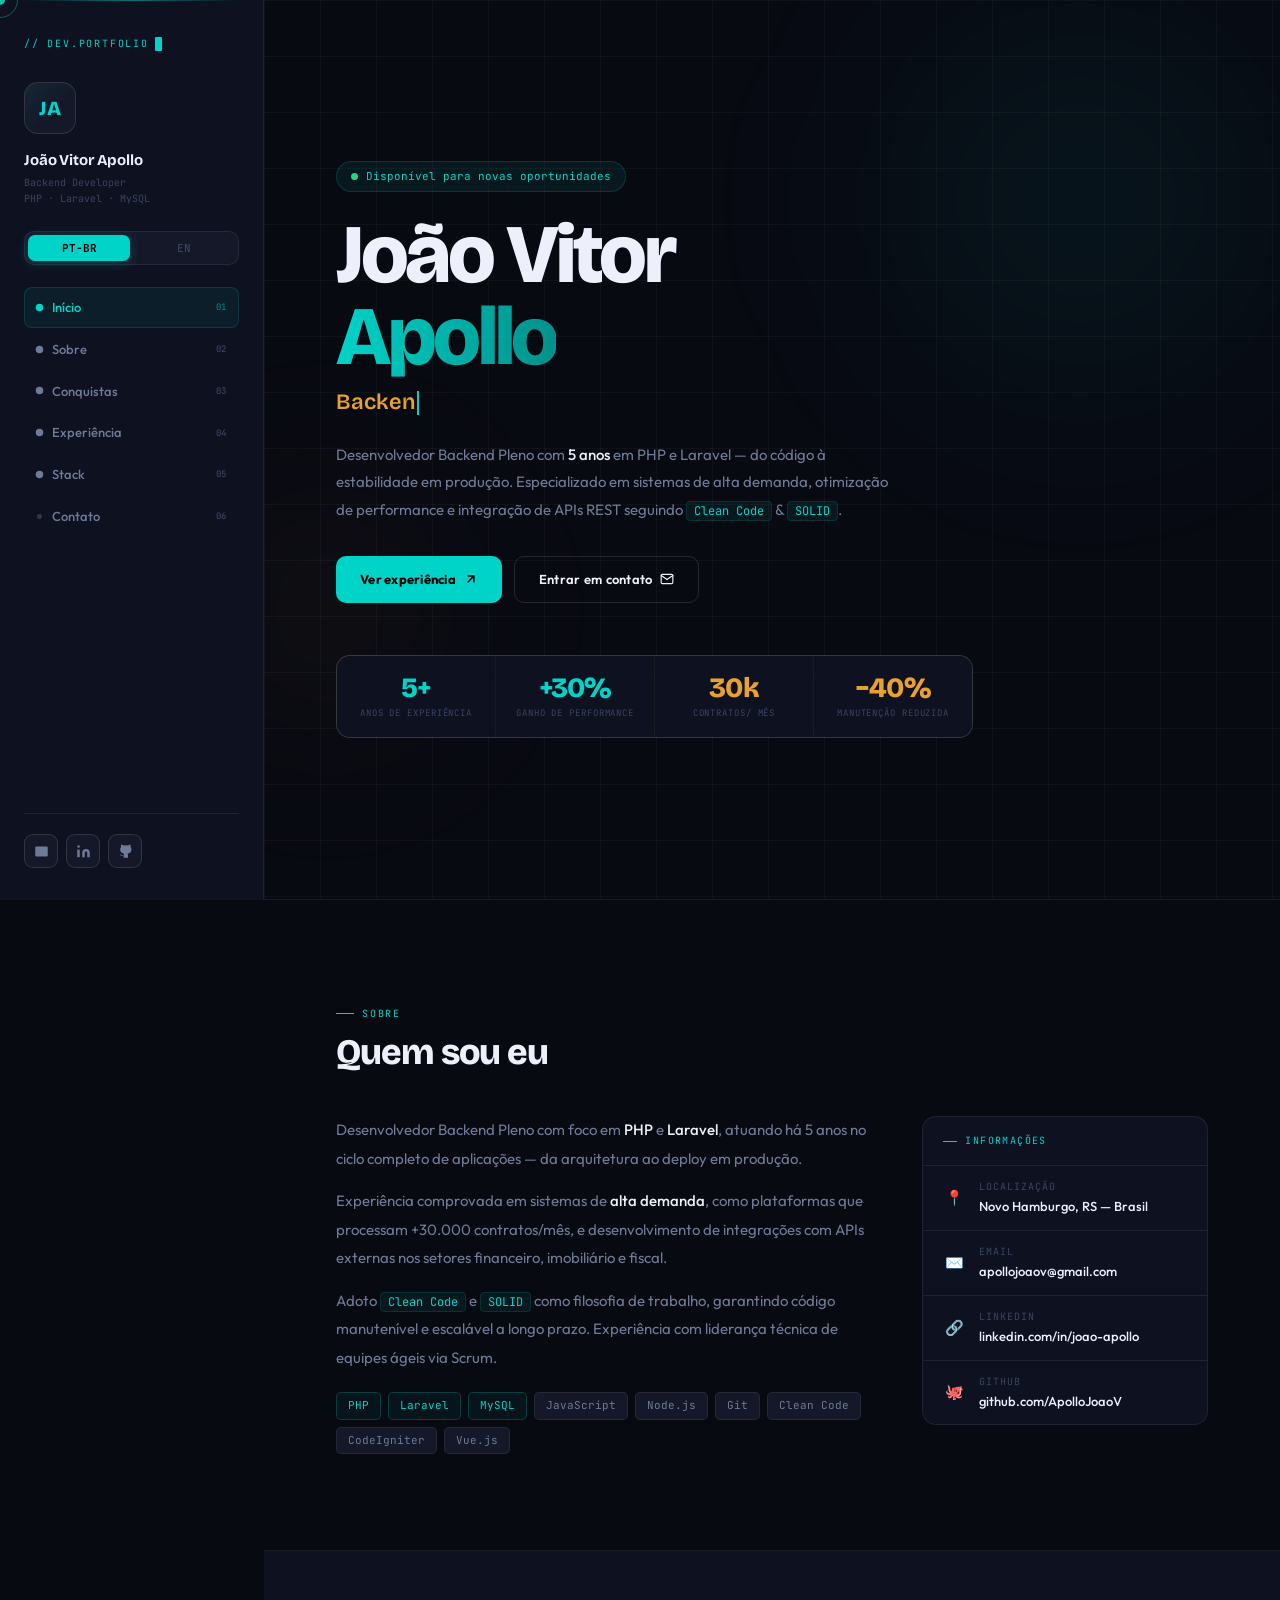
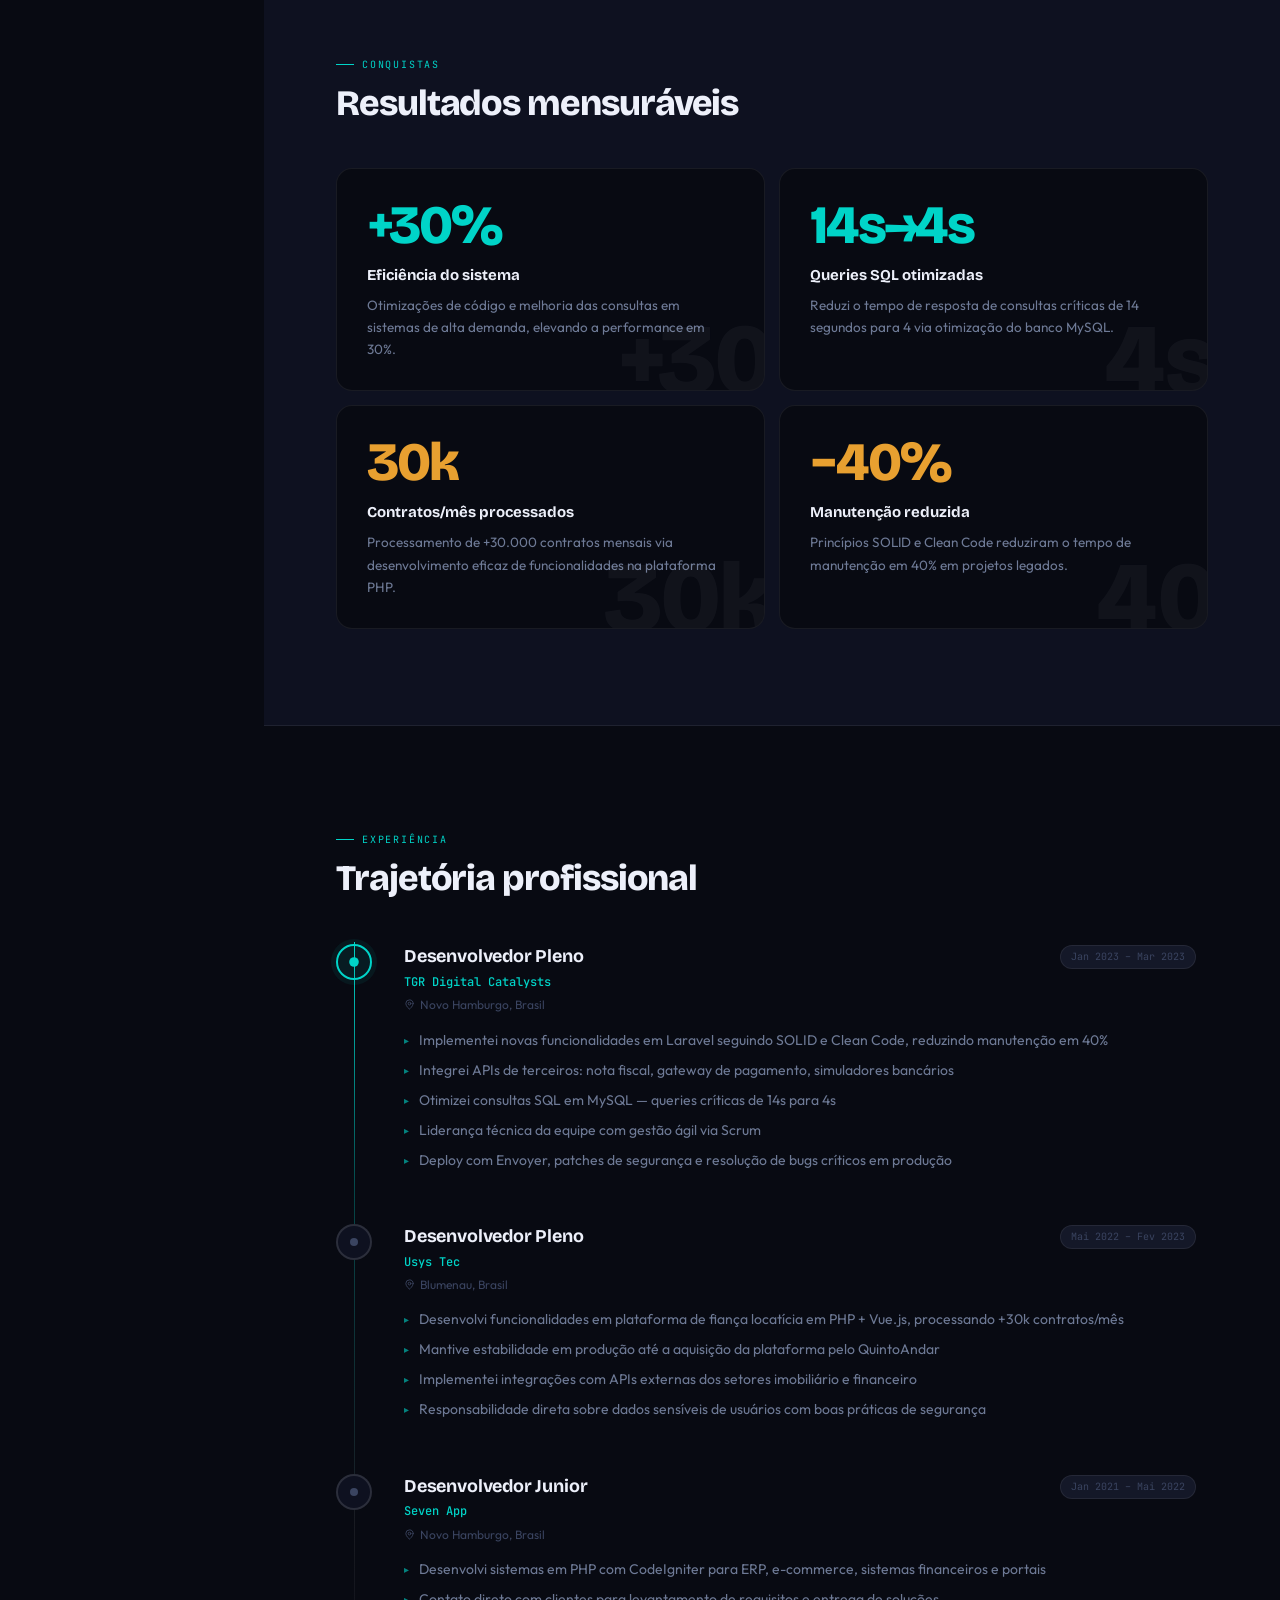
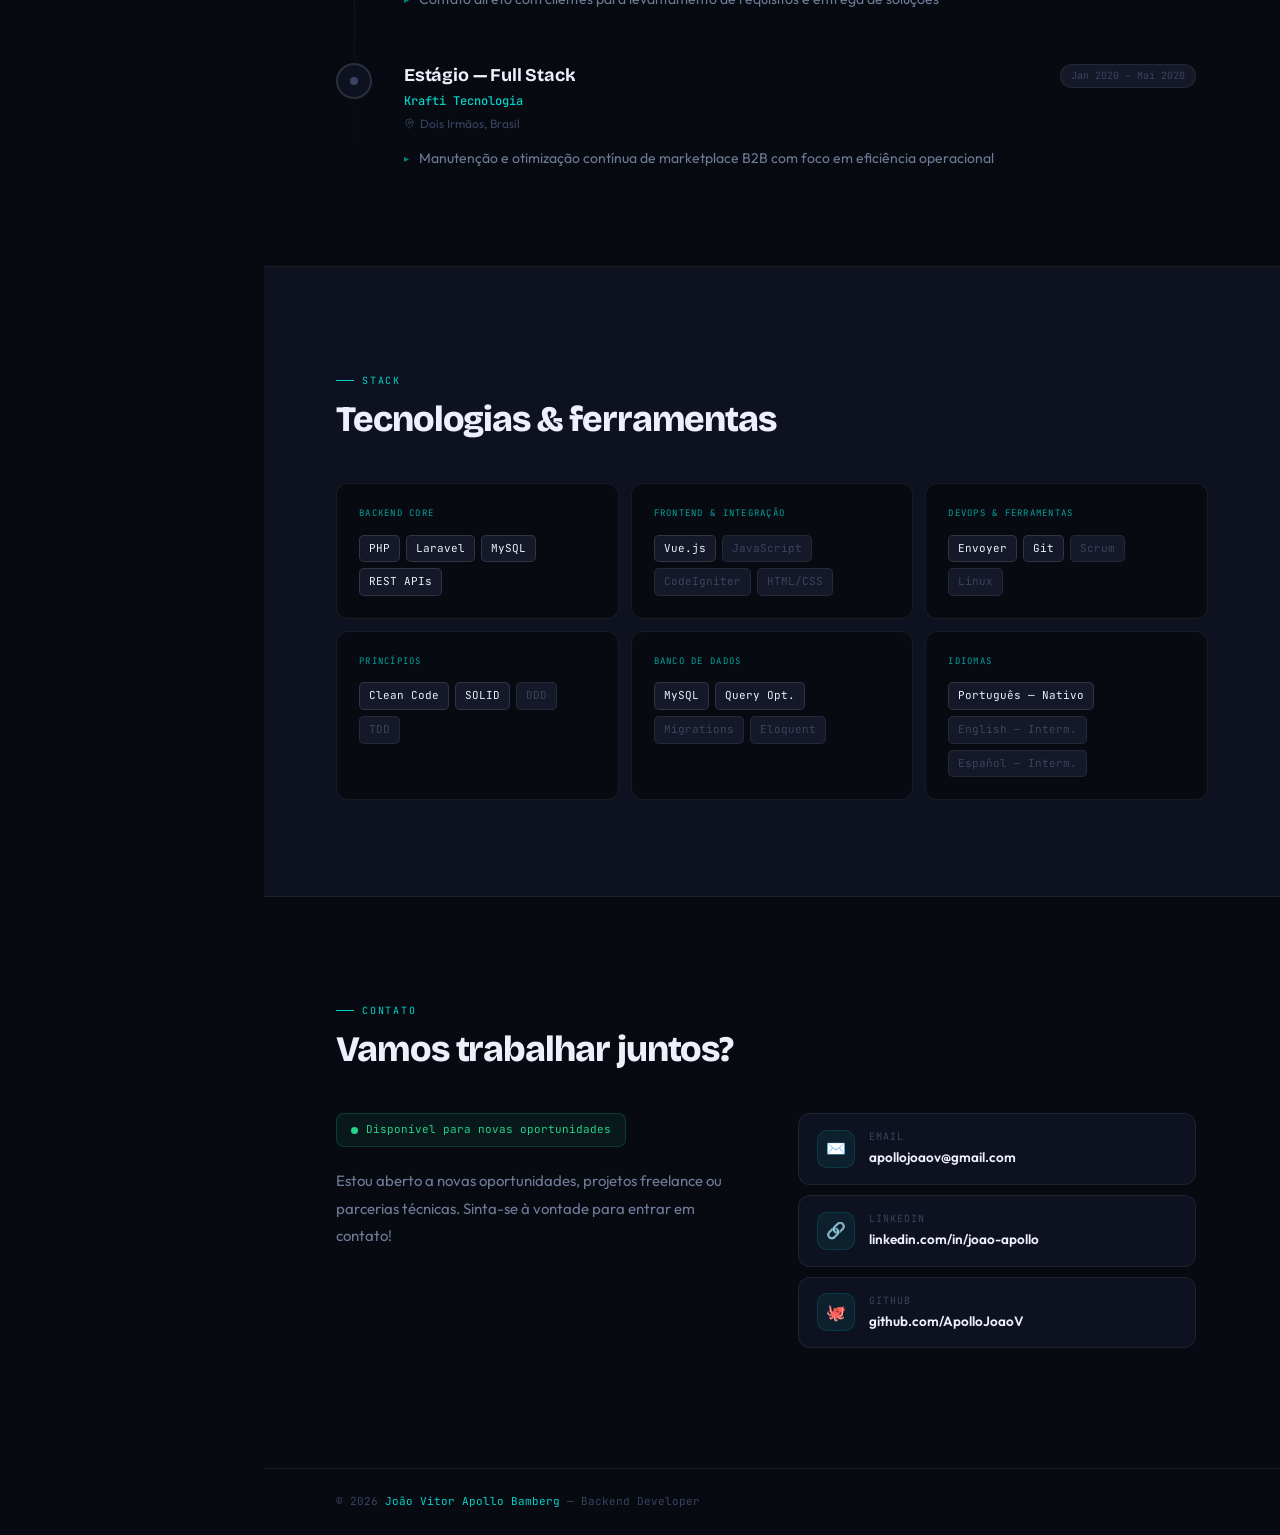
==== commit 2fc66ee7: "Feat: novo portifolio" ====
--- a/index.html
+++ b/index.html
@@ -1,659 +1,1864 @@
 <!DOCTYPE html>
 <html lang="pt-BR">
-  <head>
-    <meta charset="utf-8" />
-    <meta name="viewport" content="width=device-width, initial-scale=1" />
-    <meta name="theme-color" content="#2B2B35" />
-    <title>João Apollo — Desenvolvedor PHP/Laravel</title>
-    <meta
-      name="description"
-      content="Portfólio de João Apollo, desenvolvedor PHP/Laravel. Experiência em e-commerce, sistemas de gestão, UX e performance. Projetos completos e clientes satisfeitos."
-    />
-    <link rel="canonical" href="https://seu-dominio.com/home.html" />
-    <meta
-      name="robots"
-      content="index,follow,max-snippet:-1,max-image-preview:large,max-video-preview:-1"
-    />
-    <link rel="shortcut icon" href="img/thumbnail.ico" type="image/x-icon" />
-    <link rel="stylesheet" href="css/plugins/bootstrap.min.css" />
-    <link rel="stylesheet" href="css/plugins/font-awesome.min.css" />
-    <link rel="stylesheet" href="css/plugins/swiper.min.css" />
-    <link rel="stylesheet" href="css/plugins/fancybox.min.css" />
-    <link rel="stylesheet" href="css/style.css" />
-
-    <meta property="og:type" content="website" />
-    <meta property="og:locale" content="pt_BR" />
-    <meta
-      property="og:title"
-      content="João Apollo — Desenvolvedor PHP/Laravel"
-    />
-    <meta
-      property="og:description"
-      content="Portfólio de João Apollo, desenvolvedor PHP/Laravel. Experiência em e-commerce, sistemas de gestão e UX."
-    />
-    <meta property="og:url" content="https://seu-dominio.com/home.html" />
-    <meta
-      property="og:image"
-      content="https://seu-dominio.com/img/profile.jpeg"
-    />
-    <meta name="twitter:card" content="summary_large_image" />
-    <meta
-      name="twitter:title"
-      content="João Apollo — Desenvolvedor PHP/Laravel"
-    />
-    <meta
-      name="twitter:description"
-      content="Portfólio de João Apollo, desenvolvedor PHP/Laravel."
-    />
-    <meta
-      name="twitter:image"
-      content="https://seu-dominio.com/img/profile.jpeg"
-    />
-
-    <script type="application/ld+json">
-      {
-        "@context": "https://schema.org",
-        "@type": "Person",
-        "name": "João Apollo",
-        "jobTitle": "Desenvolvedor PHP/Laravel",
-        "image": "https://seu-dominio.com/img/profile.jpeg",
-        "url": "https://seu-dominio.com/home.html",
-        "address": {
-          "@type": "PostalAddress",
-          "addressLocality": "Novo Hamburgo",
-          "addressRegion": "RS",
-          "addressCountry": "BR"
-        },
-        "knowsLanguage": ["pt-BR", "en", "es"]
-      }
-    </script>
-  </head>
-  <body>
-    <div class="art-app">
-      <div class="art-mobile-top-bar" aria-hidden="true"></div>
-
-      <div class="art-app-wrapper">
-        <div class="art-app-container">
-          <aside class="art-info-bar" aria-label="Barra lateral de informações">
-            <div class="art-info-bar-frame">
-              <div class="art-info-bar-header">
-                <button
-                  class="art-info-bar-btn"
-                  aria-label="Abrir/fechar barra lateral"
-                >
-                  <i class="fas fa-ellipsis-v" aria-hidden="true"></i>
-                </button>
+<head>
+  <meta charset="UTF-8" />
+  <meta name="viewport" content="width=device-width, initial-scale=1.0" />
+  <title>João Vitor Apollo — Backend Developer</title>
+
+  <!-- ═══════════════════════════════════════════════════════════
+       FONTES — Para trocar, substitua as URLs do Google Fonts
+       abaixo e atualize as variáveis --font-* no :root
+  ════════════════════════════════════════════════════════════ -->
+  <link rel="preconnect" href="https://fonts.googleapis.com" />
+  <link rel="preconnect" href="https://fonts.gstatic.com" crossorigin />
+  <link href="https://fonts.googleapis.com/css2?family=Bricolage+Grotesque:opsz,wght@12..96,400;12..96,500;12..96,600;12..96,700;12..96,800&family=Outfit:wght@300;400;500;600&family=JetBrains+Mono:wght@400;500&display=swap" rel="stylesheet" />
+
+  <!-- ═══════════════════════════════════════════════════════════
+       ESTILOS GLOBAIS
+  ════════════════════════════════════════════════════════════ -->
+  <style>
+    /* ─────────────────────────────────────────
+       TOKENS DE DESIGN — edite aqui para mudar
+       toda a paleta e tipografia do site
+    ───────────────────────────────────────── */
+    :root {
+      /* Cores principais */
+      --c-bg:       #080a12;
+      --c-surface:  #0e1120;
+      --c-surface2: #141828;
+      --c-border:   rgba(255 255 255 / 0.07);
+      --c-border2:  rgba(255 255 255 / 0.12);
+
+      /* Accent — mude aqui para trocar a cor principal */
+      --c-accent:   #00d4c8;
+      --c-accent2:  #e8a030;
+      --c-green:    #22d48a;
+
+      /* Texto */
+      --c-text:     #edf0fa;
+      --c-text2:    #6e7a96;
+      --c-text3:    #3a4460;
+
+      /* Tipografia */
+      --font-head:  'Bricolage Grotesque', sans-serif;
+      --font-body:  'Outfit', sans-serif;
+      --font-mono:  'JetBrains Mono', monospace;
+
+      /* Layout */
+      --sidebar-w: 264px;
+      --section-px: 72px;
+
+      /* Transições */
+      --ease-out:    cubic-bezier(0.16, 1, 0.3, 1);
+      --ease-spring: cubic-bezier(0.34, 1.56, 0.64, 1);
+    }
+
+    /* ─────────────────────────────────────────
+       RESET & BASE
+    ───────────────────────────────────────── */
+    *, *::before, *::after { box-sizing: border-box; margin: 0; padding: 0; }
+
+    html { scroll-behavior: smooth; font-size: 16px; }
+
+    body {
+      background: var(--c-bg);
+      color: var(--c-text);
+      font-family: var(--font-body);
+      font-weight: 400;
+      line-height: 1.6;
+      overflow-x: hidden;
+      cursor: none; /* cursor customizado */
+    }
+
+    a { color: inherit; text-decoration: none; }
+    ul { list-style: none; }
+    img { display: block; max-width: 100%; }
+    button { font-family: inherit; cursor: none; border: none; background: none; }
+
+    /* Scrollbar */
+    ::-webkit-scrollbar { width: 3px; }
+    ::-webkit-scrollbar-track { background: transparent; }
+    ::-webkit-scrollbar-thumb { background: var(--c-border2); border-radius: 2px; }
+
+    /* ─────────────────────────────────────────
+       CURSOR CUSTOMIZADO
+    ───────────────────────────────────────── */
+    #cursor {
+      position: fixed;
+      width: 10px; height: 10px;
+      background: var(--c-accent);
+      border-radius: 50%;
+      pointer-events: none;
+      z-index: 9999;
+      transform: translate(-50%, -50%);
+      transition: width 0.2s var(--ease-out), height 0.2s var(--ease-out), opacity 0.2s;
+      mix-blend-mode: difference;
+    }
+    #cursor-ring {
+      position: fixed;
+      width: 36px; height: 36px;
+      border: 1px solid var(--c-accent);
+      border-radius: 50%;
+      pointer-events: none;
+      z-index: 9998;
+      transform: translate(-50%, -50%);
+      opacity: 0.4;
+      transition: width 0.35s var(--ease-out), height 0.35s var(--ease-out),
+                  opacity 0.2s, border-color 0.2s;
+    }
+    body.cursor-hover #cursor  { width: 6px; height: 6px; }
+    body.cursor-hover #cursor-ring { width: 56px; height: 56px; opacity: 0.2; }
+
+    /* ─────────────────────────────────────────
+       PRELOADER
+    ───────────────────────────────────────── */
+    #preloader {
+      position: fixed;
+      inset: 0;
+      background: var(--c-bg);
+      z-index: 9000;
+      display: flex;
+      align-items: center;
+      justify-content: center;
+      flex-direction: column;
+      gap: 20px;
+      transition: opacity 0.6s var(--ease-out), visibility 0.6s;
+    }
+    #preloader.hidden { opacity: 0; visibility: hidden; pointer-events: none; }
+    .pre-name {
+      font-family: var(--font-head);
+      font-size: 22px;
+      font-weight: 700;
+      color: var(--c-text);
+      letter-spacing: 0.04em;
+    }
+    .pre-name span { color: var(--c-accent); }
+    .pre-bar {
+      width: 180px; height: 2px;
+      background: var(--c-border2);
+      border-radius: 2px;
+      overflow: hidden;
+    }
+    .pre-fill {
+      height: 100%;
+      background: var(--c-accent);
+      border-radius: 2px;
+      width: 0%;
+      animation: preLoad 1s var(--ease-out) forwards;
+    }
+    @keyframes preLoad {
+      to { width: 100%; }
+    }
+
+    /* ─────────────────────────────────────────
+       BACKGROUND ATMOSFÉRICO
+    ───────────────────────────────────────── */
+    .bg-orbs {
+      position: fixed;
+      inset: 0;
+      pointer-events: none;
+      z-index: 0;
+      overflow: hidden;
+    }
+    .bg-orb {
+      position: absolute;
+      border-radius: 50%;
+      filter: blur(80px);
+    }
+    .bg-orb-1 {
+      width: 600px; height: 600px;
+      top: -100px; right: -100px;
+      background: radial-gradient(circle, rgba(0,212,200,0.07) 0%, transparent 70%);
+      animation: orbFloat 12s ease-in-out infinite;
+    }
+    .bg-orb-2 {
+      width: 400px; height: 400px;
+      bottom: 10%; left: 10%;
+      background: radial-gradient(circle, rgba(232,160,48,0.05) 0%, transparent 70%);
+      animation: orbFloat 16s ease-in-out 3s infinite reverse;
+    }
+    @keyframes orbFloat {
+      0%, 100% { transform: translateY(0) scale(1); }
+      50%       { transform: translateY(-30px) scale(1.05); }
+    }
+
+    /* ─────────────────────────────────────────
+       LAYOUT PRINCIPAL
+    ───────────────────────────────────────── */
+    #app {
+      position: relative;
+      z-index: 1;
+      display: flex;
+      min-height: 100vh;
+    }
+
+    /* ─────────────────────────────────────────
+       SIDEBAR
+    ───────────────────────────────────────── */
+    .sidebar {
+      position: fixed;
+      top: 0; left: 0; bottom: 0;
+      width: var(--sidebar-w);
+      background: var(--c-surface);
+      border-right: 1px solid var(--c-border);
+      display: flex;
+      flex-direction: column;
+      padding: 36px 24px 32px;
+      z-index: 200;
+      overflow: hidden;
+    }
+    /* Linha de luz no topo da sidebar */
+    .sidebar::before {
+      content: '';
+      position: absolute;
+      top: 0; left: 24px; right: 24px;
+      height: 1px;
+      background: linear-gradient(90deg, transparent, var(--c-accent), transparent);
+      opacity: 0.5;
+    }
+
+    /* Logo / marca */
+    .sidebar-logo {
+      font-family: var(--font-mono);
+      font-size: 10px;
+      color: var(--c-accent);
+      letter-spacing: 0.18em;
+      text-transform: uppercase;
+      margin-bottom: 30px;
+      display: flex;
+      align-items: center;
+      gap: 6px;
+    }
+    .logo-blink {
+      display: inline-block;
+      width: 7px; height: 14px;
+      background: var(--c-accent);
+      border-radius: 1px;
+      animation: blink 1.1s step-end infinite;
+    }
+    @keyframes blink { 50% { opacity: 0; } }
+
+    /* Foto / avatar placeholder */
+    .sidebar-avatar {
+      width: 52px; height: 52px;
+      border-radius: 14px;
+      background: var(--c-surface2);
+      border: 1px solid var(--c-border2);
+      display: flex;
+      align-items: center;
+      justify-content: center;
+      font-family: var(--font-head);
+      font-size: 20px;
+      font-weight: 800;
+      color: var(--c-accent);
+      margin-bottom: 14px;
+      position: relative;
+      overflow: hidden;
+    }
+    .sidebar-avatar::after {
+      content: '';
+      position: absolute;
+      inset: 0;
+      background: linear-gradient(135deg, var(--c-accent) 0%, transparent 60%);
+      opacity: 0.08;
+    }
+
+    .sidebar-name {
+      font-family: var(--font-head);
+      font-size: 15px;
+      font-weight: 700;
+      color: var(--c-text);
+      margin-bottom: 3px;
+      letter-spacing: -0.01em;
+    }
+    .sidebar-role {
+      font-family: var(--font-mono);
+      font-size: 10px;
+      color: var(--c-text3);
+      line-height: 1.6;
+      margin-bottom: 24px;
+    }
+
+    /* Toggle de idioma */
+    .lang-switch {
+      display: flex;
+      background: var(--c-surface2);
+      border: 1px solid var(--c-border);
+      border-radius: 10px;
+      padding: 3px;
+      margin-bottom: 22px;
+      gap: 3px;
+    }
+    .lang-btn {
+      flex: 1;
+      padding: 6px 0;
+      border-radius: 7px;
+      font-family: var(--font-mono);
+      font-size: 11px;
+      font-weight: 500;
+      color: var(--c-text3);
+      transition: all 0.25s var(--ease-out);
+      text-align: center;
+    }
+    .lang-btn:hover { color: var(--c-text2); }
+    .lang-btn.active {
+      background: var(--c-accent);
+      color: #000;
+      font-weight: 700;
+      box-shadow: 0 2px 12px rgba(0,212,200,0.25);
+    }
+
+    /* Navegação */
+    .nav { display: flex; flex-direction: column; gap: 1px; }
+    .nav-link {
+      display: flex;
+      align-items: center;
+      gap: 10px;
+      padding: 9px 12px;
+      border-radius: 8px;
+      font-size: 13px;
+      font-weight: 500;
+      color: var(--c-text2);
+      border: 1px solid transparent;
+      transition: all 0.22s var(--ease-out);
+      position: relative;
+    }
+    .nav-link:hover { color: var(--c-text); background: var(--c-surface2); }
+    .nav-link.active {
+      color: var(--c-accent);
+      background: rgba(0,212,200,0.07);
+      border-color: rgba(0,212,200,0.15);
+    }
+    /* Indicador animado */
+    .nav-pip {
+      width: 5px; height: 5px;
+      border-radius: 50%;
+      background: currentColor;
+      opacity: 0.35;
+      flex-shrink: 0;
+      transition: opacity 0.2s, transform 0.25s var(--ease-spring);
+    }
+    .nav-link.active .nav-pip { opacity: 1; transform: scale(1.5); }
+    /* Número da seção */
+    .nav-num {
+      font-family: var(--font-mono);
+      font-size: 9px;
+      color: var(--c-text3);
+      margin-left: auto;
+      transition: color 0.2s;
+    }
+    .nav-link.active .nav-num { color: rgba(0,212,200,0.5); }
+
+    /* Links sociais */
+    .sidebar-socials {
+      margin-top: auto;
+      padding-top: 20px;
+      border-top: 1px solid var(--c-border);
+      display: flex;
+      gap: 8px;
+    }
+    .social-btn {
+      width: 34px; height: 34px;
+      border-radius: 9px;
+      background: var(--c-surface2);
+      border: 1px solid var(--c-border2);
+      display: flex;
+      align-items: center;
+      justify-content: center;
+      color: var(--c-text2);
+      transition: all 0.22s var(--ease-out);
+    }
+    .social-btn:hover {
+      color: var(--c-accent);
+      border-color: rgba(0,212,200,0.3);
+      transform: translateY(-2px);
+      box-shadow: 0 6px 18px rgba(0,212,200,0.12);
+    }
+    .social-btn svg { width: 15px; height: 15px; fill: currentColor; }
+
+    /* ─────────────────────────────────────────
+       CONTEÚDO PRINCIPAL
+    ───────────────────────────────────────── */
+    .main {
+      margin-left: var(--sidebar-w);
+      flex: 1;
+      min-width: 0;
+    }
+
+    /* ─────────────────────────────────────────
+       COMPONENTES COMUNS
+    ───────────────────────────────────────── */
+    .section-tag {
+      display: inline-flex;
+      align-items: center;
+      gap: 8px;
+      font-family: var(--font-mono);
+      font-size: 10px;
+      color: var(--c-accent);
+      letter-spacing: 0.18em;
+      text-transform: uppercase;
+      margin-bottom: 12px;
+    }
+    .section-tag::before {
+      content: '';
+      width: 18px; height: 1px;
+      background: var(--c-accent);
+    }
+
+    .section-title {
+      font-family: var(--font-head);
+      font-size: clamp(28px, 2.8vw, 42px);
+      font-weight: 800;
+      letter-spacing: -0.03em;
+      line-height: 1.08;
+      color: var(--c-text);
+      margin-bottom: 44px;
+    }
+
+    /* Botões */
+    .btn {
+      display: inline-flex;
+      align-items: center;
+      gap: 8px;
+      padding: 12px 24px;
+      border-radius: 10px;
+      font-size: 13px;
+      font-weight: 600;
+      letter-spacing: 0.02em;
+      transition: all 0.22s var(--ease-out);
+      position: relative;
+      overflow: hidden;
+    }
+    .btn::after {
+      content: '';
+      position: absolute;
+      inset: 0;
+      background: white;
+      opacity: 0;
+      transition: opacity 0.15s;
+    }
+    .btn:hover::after { opacity: 0.06; }
+    .btn-accent {
+      background: var(--c-accent);
+      color: #000;
+      font-weight: 700;
+      box-shadow: 0 0 0 0 rgba(0,212,200,0.4);
+    }
+    .btn-accent:hover {
+      transform: translateY(-2px);
+      box-shadow: 0 8px 28px rgba(0,212,200,0.35);
+    }
+    .btn-ghost {
+      background: transparent;
+      color: var(--c-text);
+      border: 1px solid var(--c-border2);
+    }
+    .btn-ghost:hover {
+      background: var(--c-surface2);
+      border-color: rgba(255,255,255,0.18);
+      transform: translateY(-2px);
+    }
+
+    /* Badge disponível */
+    .avail-badge {
+      display: inline-flex;
+      align-items: center;
+      gap: 8px;
+      padding: 7px 14px;
+      background: rgba(34,212,138,0.07);
+      border: 1px solid rgba(34,212,138,0.2);
+      border-radius: 8px;
+      font-family: var(--font-mono);
+      font-size: 11px;
+      color: var(--c-green);
+    }
+    .avail-dot {
+      width: 7px; height: 7px;
+      border-radius: 50%;
+      background: var(--c-green);
+      animation: pulseGreen 2s ease infinite;
+    }
+    @keyframes pulseGreen {
+      0%,100% { box-shadow: 0 0 0 0 rgba(34,212,138,0.4); }
+      50%      { box-shadow: 0 0 0 5px rgba(34,212,138,0); }
+    }
+
+    /* ─────────────────────────────────────────
+       ANIMAÇÕES DE SCROLL
+    ───────────────────────────────────────── */
+    .anim {
+      opacity: 0;
+      transform: translateY(28px);
+      transition: opacity 0.75s var(--ease-out), transform 0.75s var(--ease-out);
+    }
+    .anim.from-left  { transform: translateX(-24px); }
+    .anim.from-right { transform: translateX(24px); }
+    .anim.scale-in   { transform: scale(0.93); }
+    .anim.in {
+      opacity: 1;
+      transform: none;
+    }
+    .anim-d1 { transition-delay: 0.06s; }
+    .anim-d2 { transition-delay: 0.12s; }
+    .anim-d3 { transition-delay: 0.18s; }
+    .anim-d4 { transition-delay: 0.24s; }
+    .anim-d5 { transition-delay: 0.30s; }
+    .anim-d6 { transition-delay: 0.36s; }
+
+    /* ─────────────────────────────────────────
+       SEÇÃO HERO
+    ───────────────────────────────────────── */
+    #hero {
+      min-height: 100vh;
+      padding: 0 var(--section-px);
+      display: flex;
+      align-items: center;
+      border-bottom: 1px solid var(--c-border);
+      position: relative;
+      overflow: hidden;
+    }
+    /* Linhas de grade sutis */
+    #hero::before {
+      content: '';
+      position: absolute;
+      inset: 0;
+      background-image:
+        linear-gradient(var(--c-border) 1px, transparent 1px),
+        linear-gradient(90deg, var(--c-border) 1px, transparent 1px);
+      background-size: 56px 56px;
+      opacity: 0.5;
+      animation: fadeIn 2s ease both;
+    }
+    @keyframes fadeIn { from { opacity: 0; } to { opacity: 0.5; } }
+
+    .hero-inner { position: relative; z-index: 1; max-width: 720px; }
+
+    /* Tag animado */
+    .hero-tag {
+      display: inline-flex;
+      align-items: center;
+      gap: 8px;
+      padding: 6px 14px;
+      background: rgba(0,212,200,0.07);
+      border: 1px solid rgba(0,212,200,0.18);
+      border-radius: 20px;
+      font-family: var(--font-mono);
+      font-size: 11px;
+      color: var(--c-accent);
+      margin-bottom: 22px;
+      opacity: 0;
+      animation: heroFade 0.7s var(--ease-out) 0.2s forwards;
+    }
+    .hero-tag .pulse {
+      width: 6px; height: 6px;
+      border-radius: 50%;
+      background: var(--c-accent);
+      animation: pulseGreen 2.5s ease infinite;
+    }
+
+    @keyframes heroFade {
+      from { opacity: 0; transform: translateY(16px); }
+      to   { opacity: 1; transform: translateY(0); }
+    }
+
+    /* Nome com efeito gradiente animado */
+    .hero-name {
+      font-family: var(--font-head);
+      font-size: clamp(52px, 6.5vw, 88px);
+      font-weight: 800;
+      line-height: 0.98;
+      letter-spacing: -0.04em;
+      color: var(--c-text);
+      margin-bottom: 8px;
+      opacity: 0;
+      animation: heroFade 0.8s var(--ease-out) 0.3s forwards;
+    }
+    .hero-name .grad {
+      background: linear-gradient(90deg,
+        var(--c-accent) 0%,
+        rgba(0,212,200,0.6) 40%,
+        var(--c-accent) 70%,
+        rgba(0,180,220,0.8) 100%
+      );
+      background-size: 300% auto;
+      -webkit-background-clip: text;
+      -webkit-text-fill-color: transparent;
+      background-clip: text;
+      animation: gradMove 6s linear infinite;
+    }
+    @keyframes gradMove {
+      from { background-position: 0% center; }
+      to   { background-position: 300% center; }
+    }
+
+    /* Typing effect */
+    .hero-typing-wrap {
+      font-family: var(--font-head);
+      font-size: clamp(16px, 2vw, 22px);
+      font-weight: 600;
+      color: var(--c-text2);
+      margin-bottom: 20px;
+      min-height: 32px;
+      opacity: 0;
+      animation: heroFade 0.7s var(--ease-out) 0.45s forwards;
+    }
+    .hero-typing-wrap .typed { color: var(--c-accent2); }
+    .hero-typing-wrap .cursor-type {
+      display: inline-block;
+      width: 2px; height: 1.1em;
+      background: var(--c-accent);
+      vertical-align: text-bottom;
+      margin-left: 2px;
+      animation: blink 0.9s step-end infinite;
+    }
+
+    .hero-summary {
+      font-size: 15px;
+      color: var(--c-text2);
+      line-height: 1.85;
+      max-width: 560px;
+      margin-bottom: 32px;
+      opacity: 0;
+      animation: heroFade 0.7s var(--ease-out) 0.55s forwards;
+    }
+    .hero-summary .mark {
+      color: var(--c-text);
+      font-weight: 500;
+    }
+
+    .hero-ctas {
+      display: flex;
+      gap: 12px;
+      flex-wrap: wrap;
+      margin-bottom: 52px;
+      opacity: 0;
+      animation: heroFade 0.7s var(--ease-out) 0.65s forwards;
+    }
+
+    /* Stats cards */
+    .hero-stats {
+      display: grid;
+      grid-template-columns: repeat(4, 1fr);
+      gap: 1px;
+      background: var(--c-border);
+      border: 1px solid var(--c-border2);
+      border-radius: 14px;
+      overflow: hidden;
+      max-width: 640px;
+      opacity: 0;
+      animation: heroFade 0.8s var(--ease-out) 0.75s forwards;
+    }
+    .stat-card {
+      background: var(--c-surface);
+      padding: 18px 20px;
+      text-align: center;
+      transition: background 0.2s;
+    }
+    .stat-card:hover { background: var(--c-surface2); }
+    .stat-val {
+      font-family: var(--font-head);
+      font-size: 28px;
+      font-weight: 800;
+      letter-spacing: -0.03em;
+      line-height: 1;
+      margin-bottom: 5px;
+      color: var(--c-accent);
+    }
+    .stat-val.amber { color: var(--c-accent2); }
+    .stat-label {
+      font-family: var(--font-mono);
+      font-size: 9px;
+      color: var(--c-text3);
+      text-transform: uppercase;
+      letter-spacing: 0.1em;
+      line-height: 1.4;
+    }
+
+    /* ─────────────────────────────────────────
+       SEÇÃO SOBRE
+    ───────────────────────────────────────── */
+    #sobre {
+      padding: 96px var(--section-px);
+      border-bottom: 1px solid var(--c-border);
+    }
+    .sobre-grid {
+      display: grid;
+      grid-template-columns: 1.3fr 0.7fr;
+      gap: 56px;
+      align-items: start;
+      max-width: 960px;
+    }
+    .sobre-text {
+      font-size: 15px;
+      color: var(--c-text2);
+      line-height: 1.9;
+    }
+    .sobre-text p + p { margin-top: 14px; }
+    .sobre-text strong { color: var(--c-text); font-weight: 500; }
+    .code-tag {
+      display: inline;
+      font-family: var(--font-mono);
+      font-size: 12px;
+      color: var(--c-accent);
+      background: rgba(0,212,200,0.07);
+      border: 1px solid rgba(0,212,200,0.14);
+      padding: 1px 7px;
+      border-radius: 4px;
+    }
+    .chips {
+      display: flex;
+      flex-wrap: wrap;
+      gap: 7px;
+      margin-top: 20px;
+    }
+    .chip {
+      font-family: var(--font-mono);
+      font-size: 11px;
+      color: var(--c-text2);
+      background: var(--c-surface2);
+      border: 1px solid var(--c-border);
+      padding: 4px 11px;
+      border-radius: 5px;
+      transition: all 0.18s var(--ease-out);
+    }
+    .chip:hover { color: var(--c-accent); border-color: rgba(0,212,200,0.28); transform: translateY(-1px); }
+    .chip.hi { color: var(--c-accent); border-color: rgba(0,212,200,0.22); background: rgba(0,212,200,0.05); }
+
+    /* Card de informações */
+    .info-card {
+      background: var(--c-surface);
+      border: 1px solid var(--c-border);
+      border-radius: 14px;
+      overflow: hidden;
+      transition: border-color 0.22s;
+    }
+    .info-card:hover { border-color: var(--c-border2); }
+    .info-card-head {
+      padding: 16px 20px;
+      border-bottom: 1px solid var(--c-border);
+      font-family: var(--font-mono);
+      font-size: 10px;
+      color: var(--c-accent);
+      letter-spacing: 0.14em;
+      text-transform: uppercase;
+      display: flex; align-items: center; gap: 8px;
+    }
+    .info-card-head::before { content: ''; width: 14px; height: 1px; background: var(--c-accent); }
+    .info-row {
+      display: flex;
+      align-items: center;
+      gap: 14px;
+      padding: 13px 20px;
+      border-bottom: 1px solid var(--c-border);
+      transition: background 0.15s;
+    }
+    .info-row:last-child { border-bottom: none; }
+    .info-row:hover { background: var(--c-surface2); }
+    .info-icon { font-size: 15px; width: 22px; text-align: center; flex-shrink: 0; }
+    .info-lbl  { font-size: 10px; color: var(--c-text3); font-family: var(--font-mono); text-transform: uppercase; letter-spacing: 0.1em; margin-bottom: 1px; }
+    .info-val  { font-size: 13px; color: var(--c-text); font-weight: 500; }
+
+    /* ─────────────────────────────────────────
+       SEÇÃO CONQUISTAS
+    ───────────────────────────────────────── */
+    #conquistas {
+      padding: 96px var(--section-px);
+      background: var(--c-surface);
+      border-bottom: 1px solid var(--c-border);
+    }
+    .ach-grid {
+      display: grid;
+      grid-template-columns: repeat(2, 1fr);
+      gap: 14px;
+      max-width: 880px;
+    }
+    .ach-card {
+      background: var(--c-bg);
+      border: 1px solid var(--c-border);
+      border-radius: 16px;
+      padding: 30px;
+      position: relative;
+      overflow: hidden;
+      transition: border-color 0.25s, transform 0.3s var(--ease-out), box-shadow 0.3s;
+    }
+    .ach-card::before {
+      content: '';
+      position: absolute;
+      top: 0; left: 0; right: 0;
+      height: 2px;
+      transform: scaleX(0);
+      transform-origin: left;
+      transition: transform 0.4s var(--ease-out);
+    }
+    .ach-card.cyan::before  { background: linear-gradient(90deg, var(--c-accent), transparent); }
+    .ach-card.amber::before { background: linear-gradient(90deg, var(--c-accent2), transparent); }
+    .ach-card:hover { border-color: var(--c-border2); transform: translateY(-4px); box-shadow: 0 20px 48px rgba(0,0,0,0.3); }
+    .ach-card:hover::before { transform: scaleX(1); }
+    /* Número grande de fundo */
+    .ach-bg-num {
+      position: absolute;
+      right: -10px; bottom: -20px;
+      font-family: var(--font-head);
+      font-size: 100px;
+      font-weight: 800;
+      opacity: 0.04;
+      line-height: 1;
+      color: var(--c-text);
+      pointer-events: none;
+      user-select: none;
+    }
+    .ach-num {
+      font-family: var(--font-head);
+      font-size: 54px;
+      font-weight: 800;
+      letter-spacing: -0.04em;
+      line-height: 1;
+      margin-bottom: 10px;
+    }
+    .ach-card.cyan  .ach-num { color: var(--c-accent); }
+    .ach-card.amber .ach-num { color: var(--c-accent2); }
+    .ach-title { font-family: var(--font-head); font-size: 15px; font-weight: 700; color: var(--c-text); margin-bottom: 7px; }
+    .ach-desc  { font-size: 13.5px; color: var(--c-text2); line-height: 1.65; }
+
+    /* ─────────────────────────────────────────
+       SEÇÃO EXPERIÊNCIA
+    ───────────────────────────────────────── */
+    #experiencia {
+      padding: 96px var(--section-px);
+      border-bottom: 1px solid var(--c-border);
+    }
+    .timeline {
+      max-width: 860px;
+      position: relative;
+    }
+    .timeline::before {
+      content: '';
+      position: absolute;
+      left: 18px; top: 0; bottom: 0;
+      width: 1px;
+      background: linear-gradient(180deg,
+        var(--c-accent) 0%,
+        rgba(0,212,200,0.3) 30%,
+        var(--c-border) 70%,
+        transparent 100%
+      );
+    }
+    .tl-item {
+      display: flex;
+      gap: 32px;
+      padding-bottom: 50px;
+      position: relative;
+    }
+    .tl-item:last-child { padding-bottom: 0; }
+    /* Ponto da timeline */
+    .tl-dot {
+      flex-shrink: 0;
+      width: 36px; height: 36px;
+      border-radius: 50%;
+      background: var(--c-surface);
+      border: 2px solid var(--c-border2);
+      display: flex;
+      align-items: center;
+      justify-content: center;
+      position: relative;
+      z-index: 1;
+      margin-top: 2px;
+      transition: border-color 0.25s, background 0.25s, box-shadow 0.25s;
+    }
+    .tl-dot-inner {
+      width: 8px; height: 8px;
+      border-radius: 50%;
+      background: var(--c-text3);
+      transition: background 0.25s, transform 0.25s var(--ease-spring);
+    }
+    .tl-item:first-child .tl-dot {
+      border-color: var(--c-accent);
+      background: rgba(0,212,200,0.09);
+      box-shadow: 0 0 0 5px rgba(0,212,200,0.07);
+    }
+    .tl-item:first-child .tl-dot-inner { background: var(--c-accent); transform: scale(1.2); }
+    .tl-item:hover .tl-dot { border-color: var(--c-border2); }
+    .tl-item:hover .tl-dot-inner { transform: scale(1.3); }
+
+    .tl-body { flex: 1; }
+    .tl-head {
+      display: flex;
+      justify-content: space-between;
+      align-items: flex-start;
+      gap: 12px;
+      margin-bottom: 2px;
+    }
+    .tl-position { font-family: var(--font-head); font-size: 18px; font-weight: 700; color: var(--c-text); letter-spacing: -0.01em; }
+    .tl-date {
+      font-family: var(--font-mono);
+      font-size: 10px;
+      color: var(--c-text3);
+      background: var(--c-surface2);
+      border: 1px solid var(--c-border);
+      padding: 3px 10px;
+      border-radius: 20px;
+      white-space: nowrap;
+      flex-shrink: 0;
+      margin-top: 3px;
+    }
+    .tl-company { font-family: var(--font-mono); font-size: 12px; color: var(--c-accent); font-weight: 500; margin-bottom: 3px; }
+    .tl-location {
+      font-size: 12px;
+      color: var(--c-text3);
+      margin-bottom: 14px;
+      display: flex; align-items: center; gap: 5px;
+    }
+    .tl-bullets { display: flex; flex-direction: column; gap: 7px; }
+    .tl-bullet {
+      display: flex;
+      gap: 10px;
+      font-size: 14px;
+      color: var(--c-text2);
+      line-height: 1.65;
+      transition: color 0.15s;
+    }
+    .tl-bullet:hover { color: var(--c-text); }
+    .tl-bullet::before {
+      content: '▸';
+      color: var(--c-accent);
+      font-size: 10px;
+      flex-shrink: 0;
+      margin-top: 4px;
+      opacity: 0.6;
+    }
+
+    /* ─────────────────────────────────────────
+       SEÇÃO STACK
+    ───────────────────────────────────────── */
+    #stack {
+      padding: 96px var(--section-px);
+      background: var(--c-surface);
+      border-bottom: 1px solid var(--c-border);
+    }
+    .stack-grid {
+      display: grid;
+      grid-template-columns: repeat(3, 1fr);
+      gap: 12px;
+      max-width: 880px;
+    }
+    .stack-card {
+      background: var(--c-bg);
+      border: 1px solid var(--c-border);
+      border-radius: 12px;
+      padding: 22px;
+      transition: border-color 0.2s, transform 0.25s var(--ease-out), box-shadow 0.25s;
+    }
+    .stack-card:hover {
+      border-color: rgba(0,212,200,0.2);
+      transform: translateY(-3px);
+      box-shadow: 0 12px 32px rgba(0,0,0,0.2);
+    }
+    .stack-card-title {
+      font-family: var(--font-mono);
+      font-size: 9px;
+      color: var(--c-accent);
+      text-transform: uppercase;
+      letter-spacing: 0.14em;
+      margin-bottom: 14px;
+      opacity: 0.75;
+    }
+    .stack-tags { display: flex; flex-wrap: wrap; gap: 6px; }
+    .stack-tag {
+      font-family: var(--font-mono);
+      font-size: 11px;
+      padding: 4px 9px;
+      border-radius: 5px;
+      border: 1px solid var(--c-border);
+      color: var(--c-text3);
+      background: var(--c-surface2);
+      transition: all 0.15s;
+    }
+    .stack-tag.hi { color: var(--c-text); border-color: var(--c-border2); }
+    .stack-tag:hover { color: var(--c-accent); border-color: rgba(0,212,200,0.28); }
+
+    /* ─────────────────────────────────────────
+       SEÇÃO CONTATO
+    ───────────────────────────────────────── */
+    #contato {
+      padding: 96px var(--section-px) 120px;
+    }
+    .contact-grid {
+      display: grid;
+      grid-template-columns: 1fr 1fr;
+      gap: 64px;
+      max-width: 860px;
+      align-items: start;
+    }
+    .contact-lead {
+      font-size: 15px;
+      color: var(--c-text2);
+      line-height: 1.85;
+      margin-bottom: 24px;
+    }
+    .contact-links { display: flex; flex-direction: column; gap: 10px; }
+    .contact-link {
+      display: flex;
+      align-items: center;
+      gap: 14px;
+      padding: 15px 18px;
+      background: var(--c-surface);
+      border: 1px solid var(--c-border);
+      border-radius: 12px;
+      transition: all 0.22s var(--ease-out);
+    }
+    .contact-link:hover {
+      border-color: rgba(0,212,200,0.3);
+      background: rgba(0,212,200,0.04);
+      transform: translateX(6px);
+    }
+    .contact-link-icon {
+      width: 38px; height: 38px;
+      border-radius: 10px;
+      background: rgba(0,212,200,0.08);
+      border: 1px solid rgba(0,212,200,0.15);
+      display: flex; align-items: center; justify-content: center;
+      font-size: 16px; flex-shrink: 0;
+    }
+    .contact-link-lbl { font-size: 10px; color: var(--c-text3); font-family: var(--font-mono); text-transform: uppercase; letter-spacing: 0.1em; margin-bottom: 2px; }
+    .contact-link-val { font-size: 13.5px; font-weight: 600; color: var(--c-text); }
+    .contact-link svg { width: 14px; height: 14px; fill: none; stroke: var(--c-accent); stroke-width: 2; margin-left: auto; opacity: 0; transition: opacity 0.2s; flex-shrink: 0; }
+    .contact-link:hover svg { opacity: 1; }
+
+    /* ─────────────────────────────────────────
+       RODAPÉ
+    ───────────────────────────────────────── */
+    .footer {
+      padding: 24px var(--section-px);
+      border-top: 1px solid var(--c-border);
+      display: flex;
+      justify-content: space-between;
+      align-items: center;
+    }
+    .footer-txt { font-family: var(--font-mono); font-size: 11px; color: var(--c-text3); }
+    .footer-txt span { color: var(--c-accent); }
+
+    /* ─────────────────────────────────────────
+       RESPONSIVO
+    ───────────────────────────────────────── */
+    @media (max-width: 1024px) {
+      :root { --sidebar-w: 0px; --section-px: 32px; }
+      .sidebar { display: none; }
+      .main  { margin-left: 0; }
+      .sobre-grid { grid-template-columns: 1fr; }
+      .contact-grid { grid-template-columns: 1fr; gap: 32px; }
+    }
+    @media (max-width: 640px) {
+      :root { --section-px: 20px; }
+      #hero { padding-top: 60px; padding-bottom: 40px; align-items: flex-start; }
+      .ach-grid { grid-template-columns: 1fr; }
+      .stack-grid { grid-template-columns: 1fr 1fr; }
+      .hero-stats { grid-template-columns: repeat(2, 1fr); }
+    }
+  </style>
+</head>
+<body>
+
+  <!-- ═══════════════════════════════════════
+       CURSOR CUSTOMIZADO
+  ══════════════════════════════════════ -->
+  <div id="cursor"></div>
+  <div id="cursor-ring"></div>
+
+  <!-- ═══════════════════════════════════════
+       PRELOADER
+  ══════════════════════════════════════ -->
+  <div id="preloader">
+    <div class="pre-name">João Vitor <span>Apollo</span></div>
+    <div class="pre-bar"><div class="pre-fill"></div></div>
+  </div>
+
+  <!-- ═══════════════════════════════════════
+       ORBS DE FUNDO
+  ══════════════════════════════════════ -->
+  <div class="bg-orbs" aria-hidden="true">
+    <div class="bg-orb bg-orb-1"></div>
+    <div class="bg-orb bg-orb-2"></div>
+  </div>
+
+  <!-- ═══════════════════════════════════════
+       APP PRINCIPAL
+  ══════════════════════════════════════ -->
+  <div id="app">
+
+    <!-- ────────── SIDEBAR ────────── -->
+    <aside class="sidebar" id="sidebar" aria-label="Navegação">
+      <div class="sidebar-logo">
+        <span>// dev.portfolio</span>
+        <span class="logo-blink" aria-hidden="true"></span>
+      </div>
+
+      <div class="sidebar-avatar" aria-hidden="true">JA</div>
+      <div class="sidebar-name">João Vitor Apollo</div>
+      <div class="sidebar-role">Backend Developer<br>PHP · Laravel · MySQL</div>
+
+      <!-- Toggle de idioma -->
+      <div class="lang-switch" role="group" aria-label="Idioma">
+        <button class="lang-btn active" data-lang="pt" aria-pressed="true">PT-BR</button>
+        <button class="lang-btn" data-lang="en" aria-pressed="false">EN</button>
+      </div>
+
+      <!-- Navegação -->
+      <nav class="nav" aria-label="Seções">
+        <a class="nav-link active" href="#hero"       data-section="hero">
+          <span class="nav-pip" aria-hidden="true"></span>
+          <span class="nav-label" data-key="nav-home">Início</span>
+          <span class="nav-num">01</span>
+        </a>
+        <a class="nav-link" href="#sobre" data-section="sobre">
+          <span class="nav-pip" aria-hidden="true"></span>
+          <span class="nav-label" data-key="nav-about">Sobre</span>
+          <span class="nav-num">02</span>
+        </a>
+        <a class="nav-link" href="#conquistas" data-section="conquistas">
+          <span class="nav-pip" aria-hidden="true"></span>
+          <span class="nav-label" data-key="nav-achievements">Conquistas</span>
+          <span class="nav-num">03</span>
+        </a>
+        <a class="nav-link" href="#experiencia" data-section="experiencia">
+          <span class="nav-pip" aria-hidden="true"></span>
+          <span class="nav-label" data-key="nav-experience">Experiência</span>
+          <span class="nav-num">04</span>
+        </a>
+        <a class="nav-link" href="#stack" data-section="stack">
+          <span class="nav-pip" aria-hidden="true"></span>
+          <span class="nav-label" data-key="nav-stack">Stack</span>
+          <span class="nav-num">05</span>
+        </a>
+        <a class="nav-link" href="#contato" data-section="contato">
+          <span class="nav-pip" aria-hidden="true"></span>
+          <span class="nav-label" data-key="nav-contact">Contato</span>
+          <span class="nav-num">06</span>
+        </a>
+      </nav>
+
+      <!-- Links sociais -->
+      <div class="sidebar-socials">
+        <a class="social-btn" href="mailto:apollojoaov@gmail.com" title="Email" aria-label="Enviar email">
+          <svg viewBox="0 0 24 24" aria-hidden="true"><path d="M4 4h16c1.1 0 2 .9 2 2v12c0 1.1-.9 2-2 2H4c-1.1 0-2-.9-2-2V6c0-1.1.9-2 2-2z"/><polyline points="22,6 12,13 2,6"/></svg>
+        </a>
+        <a class="social-btn" href="https://linkedin.com/in/joao-apollo" target="_blank" rel="noopener" title="LinkedIn" aria-label="Perfil LinkedIn">
+          <svg viewBox="0 0 24 24" aria-hidden="true"><path d="M16 8a6 6 0 0 1 6 6v7h-4v-7a2 2 0 0 0-2-2 2 2 0 0 0-2 2v7h-4v-7a6 6 0 0 1 6-6z"/><rect x="2" y="9" width="4" height="12"/><circle cx="4" cy="4" r="2"/></svg>
+        </a>
+        <a class="social-btn" href="https://github.com/ApolloJoaoV" target="_blank" rel="noopener" title="GitHub" aria-label="GitHub">
+          <svg viewBox="0 0 24 24" aria-hidden="true"><path d="M9 19c-5 1.5-5-2.5-7-3m14 6v-3.87a3.37 3.37 0 0 0-.94-2.61c3.14-.35 6.44-1.54 6.44-7A5.44 5.44 0 0 0 20 4.77 5.07 5.07 0 0 0 19.91 1S18.73.65 16 2.48a13.38 13.38 0 0 0-7 0C6.27.65 5.09 1 5.09 1A5.07 5.07 0 0 0 5 4.77a5.44 5.44 0 0 0-1.5 3.78c0 5.42 3.3 6.61 6.44 7A3.37 3.37 0 0 0 9 18.13V22"/></svg>
+        </a>
+      </div>
+    </aside><!-- /sidebar -->
+
+    <!-- ────────── MAIN ────────── -->
+    <main class="main">
+
+      <!-- ═══════ HERO ═══════ -->
+      <section id="hero" aria-labelledby="hero-heading">
+        <div class="hero-inner">
+
+          <!-- Badge disponível -->
+          <div class="avail-badge hero-tag" id="avail-badge">
+            <span class="avail-dot" aria-hidden="true"></span>
+            <span data-key="available">Disponível para novas oportunidades</span>
+          </div>
+
+          <!-- Nome principal -->
+          <h1 class="hero-name" id="hero-heading">
+            João Vitor<br>
+            <span class="grad">Apollo</span>
+          </h1>
+
+          <!-- Typing effect -->
+          <div class="hero-typing-wrap" aria-live="polite">
+            <span id="typed-text" class="typed"></span><span class="cursor-type" aria-hidden="true"></span>
+          </div>
+
+          <!-- Resumo -->
+          <p class="hero-summary">
+            <span data-key="hero-summary">Desenvolvedor Backend Pleno com <span class="mark">5 anos</span> em PHP e Laravel — do código à estabilidade em produção. Especializado em sistemas de alta demanda, otimização de performance e integração de APIs REST seguindo</span> <code class="code-tag">Clean Code</code> &amp; <code class="code-tag">SOLID</code>.
+          </p>
+
+          <!-- CTAs -->
+          <div class="hero-ctas">
+            <a href="#experiencia" class="btn btn-accent">
+              <span data-key="btn-exp">Ver experiência</span>
+              <svg width="14" height="14" viewBox="0 0 24 24" fill="none" stroke="currentColor" stroke-width="2.5" stroke-linecap="round" stroke-linejoin="round" aria-hidden="true"><path d="M7 17L17 7M7 7h10v10"/></svg>
+            </a>
+            <a href="mailto:apollojoaov@gmail.com" class="btn btn-ghost">
+              <span data-key="btn-contact">Entrar em contato</span>
+              <svg width="14" height="14" viewBox="0 0 24 24" fill="none" stroke="currentColor" stroke-width="2" stroke-linecap="round" stroke-linejoin="round" aria-hidden="true"><path d="M4 4h16c1.1 0 2 .9 2 2v12c0 1.1-.9 2-2 2H4c-1.1 0-2-.9-2-2V6c0-1.1.9-2 2-2z"/><polyline points="22,6 12,13 2,6"/></svg>
+            </a>
+          </div>
+
+          <!-- Stats -->
+          <div class="hero-stats" role="list">
+            <div class="stat-card" role="listitem">
+              <div class="stat-val" data-count="5" data-suffix="+">0</div>
+              <div class="stat-label"><span data-key="stat-1">Anos de\nexperiência</span></div>
+            </div>
+            <div class="stat-card" role="listitem">
+              <div class="stat-val" data-count="30" data-prefix="+" data-suffix="%">0</div>
+              <div class="stat-label"><span data-key="stat-2">Ganho de\nperformance</span></div>
+            </div>
+            <div class="stat-card" role="listitem">
+              <div class="stat-val amber" data-count="30" data-suffix="k">0</div>
+              <div class="stat-label"><span data-key="stat-3">Contratos/\nmês</span></div>
+            </div>
+            <div class="stat-card" role="listitem">
+              <div class="stat-val amber" data-count="40" data-prefix="−" data-suffix="%">0</div>
+              <div class="stat-label"><span data-key="stat-4">Manutenção\nreduzida</span></div>
+            </div>
+          </div>
+
+        </div>
+      </section><!-- /hero -->
+
+      <!-- ═══════ SOBRE ═══════ -->
+      <section id="sobre" aria-labelledby="sobre-heading">
+        <div class="section-tag anim"><span data-key="section-about">Sobre</span></div>
+        <h2 class="section-title anim anim-d1" id="sobre-heading"><span data-key="about-heading">Quem sou eu</span></h2>
+
+        <div class="sobre-grid">
+          <div>
+            <div class="sobre-text anim anim-d2">
+              <p>
+                <span data-key="about-p1">Desenvolvedor Backend Pleno com foco em <strong>PHP</strong> e <strong>Laravel</strong>, atuando há 5 anos no ciclo completo de aplicações — da arquitetura ao deploy em produção.</span>
+              </p>
+              <p>
+                <span data-key="about-p2">Experiência comprovada em sistemas de <strong>alta demanda</strong>, como plataformas que processam +30.000 contratos/mês, e desenvolvimento de integrações com APIs externas nos setores financeiro, imobiliário e fiscal.</span>
+              </p>
+              <p>
+                <span data-key="about-p3">Adoto</span> <code class="code-tag">Clean Code</code> <span data-key="about-p3b">e</span> <code class="code-tag">SOLID</code> <span data-key="about-p3c">como filosofia de trabalho, garantindo código manutenível e escalável a longo prazo. Experiência com liderança técnica de equipes ágeis via Scrum.</span>
+              </p>
+            </div>
+            <div class="chips anim anim-d3">
+              <span class="chip hi">PHP</span>
+              <span class="chip hi">Laravel</span>
+              <span class="chip hi">MySQL</span>
+              <span class="chip">JavaScript</span>
+              <span class="chip">Node.js</span>
+              <span class="chip">Git</span>
+              <span class="chip">Clean Code</span>
+              <span class="chip">CodeIgniter</span>
+              <span class="chip">Vue.js</span>
+            </div>
+          </div>
+
+          <div class="info-card anim anim-d3 from-right">
+            <div class="info-card-head"><span data-key="contact-info">Informações</span></div>
+            <div class="info-row">
+              <span class="info-icon">📍</span>
+              <div>
+                <div class="info-lbl"><span data-key="info-location">Localização</span></div>
+                <div class="info-val">Novo Hamburgo, RS — Brasil</div>
               </div>
-
-              <header class="art-header">
-                <div class="art-avatar">
-                  <a
-                    data-fancybox="avatar"
-                    href="img/profile.jpeg"
-                    class="art-avatar-curtain"
-                    aria-label="Ver foto em tamanho maior"
-                  >
-                    <img src="img/profile.jpeg" alt="Foto de João Apollo" />
-                    <i class="fas fa-expand" aria-hidden="true"></i>
-                  </a>
-                  <div class="art-lamp-light">
-                    <div
-                      class="art-available-lamp"
-                      aria-label="Disponível"
-                    ></div>
-                  </div>
-                </div>
-                <p class="art-name mb-10">
-                  <a href="/home.html">João Apollo</a>
-                </p>
-                <p class="art-sm-text">
-                  Back-end Developer<br />Desenvolvedor Web
-                </p>
-              </header>
-
-              <div
-                id="scrollbar"
-                class="art-scroll-frame"
-                role="region"
-                aria-label="Informações do perfil"
-              >
-                <div class="art-table p-15-15">
-                  <ul>
-                    <li>
-                      <h6>Cidade:</h6>
-                      <span>Novo Hamburgo</span>
-                    </li>
-                    <li>
-                      <h6>Idade:</h6>
-                      <span>25</span>
-                    </li>
-                  </ul>
-                </div>
-
-                <div class="art-ls-divider"></div>
-
-                <section class="art-lang-skills p-30-15" aria-label="Idiomas">
-                  <div class="art-lang-skills-item">
-                    <div id="circleprog1" class="art-cirkle-progress"></div>
-                    <h6>Português</h6>
-                  </div>
-                  <div class="art-lang-skills-item">
-                    <div id="circleprog2" class="art-cirkle-progress"></div>
-                    <h6>English</h6>
-                  </div>
-                  <div class="art-lang-skills-item">
-                    <div id="circleprog3" class="art-cirkle-progress"></div>
-                    <h6>Spanish</h6>
-                  </div>
-                </section>
-
-                <div class="art-ls-divider"></div>
-
-                <section
-                  class="art-hard-skills p-30-15"
-                  aria-label="Competências técnicas"
-                >
-                  <div class="art-hard-skills-item">
-                    <div class="art-skill-heading"><h6>PHP</h6></div>
-                    <div class="art-line-progress">
-                      <div id="lineprog1"></div>
-                    </div>
-                  </div>
-                  <div class="art-hard-skills-item">
-                    <div class="art-skill-heading"><h6>MySQL</h6></div>
-                    <div class="art-line-progress">
-                      <div id="lineprog2"></div>
-                    </div>
-                  </div>
-                  <div class="art-hard-skills-item">
-                    <div class="art-skill-heading"><h6>JavaScript</h6></div>
-                    <div class="art-line-progress">
-                      <div id="lineprog3"></div>
-                    </div>
-                  </div>
-                  <div class="art-hard-skills-item">
-                    <div class="art-skill-heading"><h6>Node.js</h6></div>
-                    <div class="art-line-progress">
-                      <div id="lineprog4"></div>
-                    </div>
-                  </div>
-                </section>
-
-                <div class="art-ls-divider"></div>
-
-                <ul
-                  class="art-knowledge-list p-15-0"
-                  aria-label="Conhecimentos"
-                >
-                  <li>Laravel</li>
-                  <li>Git</li>
-                  <li>Livewire</li>
-                  <li>Bootstrap, Materialize</li>
-                </ul>
-
-                <div class="art-ls-divider"></div>
-
-                <div class="art-links-frame p-15-15">
-                  <a
-                    href="files/curriculo.pdf" target="_blank"
-                    class="art-link"
-                    download
-                    aria-label="Baixar currículo"
-                    >Download CV
-                    <i class="fas fa-download" aria-hidden="true"></i
-                  ></a>
-                </div>
+            </div>
+            <div class="info-row">
+              <span class="info-icon">✉️</span>
+              <div>
+                <div class="info-lbl">Email</div>
+                <div class="info-val">apollojoaov@gmail.com</div>
               </div>
-
-              <div class="art-ls-social" aria-label="Redes sociais">
-                <a href="#" aria-label="LinkedIn"
-                  ><i class="fab fa-linkedin"></i
-                ></a>
-                <a href="#" aria-label="GitHub"
-                  ><i class="fab fa-github"></i
-                ></a>
-                <a href="#" aria-label="Instagram"
-                  ><i class="fab fa-instagram"></i
-                ></a>
-                <a href="#" aria-label="Twitter/X"
-                  ><i class="fab fa-x-twitter"></i
-                ></a>
-                <a href="#" aria-label="YouTube"
-                  ><i class="fab fa-youtube"></i
-                ></a>
+            </div>
+            <div class="info-row">
+              <span class="info-icon">🔗</span>
+              <div>
+                <div class="info-lbl">LinkedIn</div>
+                <div class="info-val">linkedin.com/in/joao-apollo</div>
               </div>
             </div>
-          </aside>
-
-          <div class="art-content">
-            <div class="art-curtain" aria-hidden="true"></div>
-
-            <div class="art-top-bg" style="background-image: url(img/bg.jpg)">
-              <div class="art-top-bg-overlay" aria-hidden="true"></div>
-            </div>
-
-            <main id="swup" class="transition-fade" role="main">
-              <div
-                id="scrollbar2"
-                class="art-scroll-frame"
-                role="region"
-                aria-label="Conteúdo principal"
-              >
-                <section class="container-fluid">
-                  <div class="row p-60-0 p-lg-30-0 p-md-15-0">
-                    <div class="col-lg-12">
-                      <div
-                        class="art-a art-banner"
-                        style="background-image: url(img/bg.jpg)"
-                      >
-                        <div class="art-banner-back" aria-hidden="true"></div>
-                        <div class="art-banner-dec" aria-hidden="true"></div>
-                        <div class="art-banner-overlay">
-                          <div class="art-banner-title">
-                            <h1 class="mb-15">Bem-vindo ao meu portfólio</h1>
-                            <div class="art-lg-text art-code mb-25">
-                              &lt;<i>code</i>&gt; Eu construo
-                              <span
-                                class="txt-rotate"
-                                data-period="2000"
-                                data-rotate='["E-commerces","Sistemas de Gestão","Landing Pages","Aplicativos Mobile"]'
-                              ></span>
-                              &lt;/<i>code</i>&gt;
-                            </div>
-                          </div>
-                          <img
-                            src="img/no-bg.png"
-                            class="art-banner-photo"
-                            alt="João Apollo em destaque"
-                          />
-                        </div>
-                      </div>
-                    </div>
-                  </div>
-                </section>
-
-                <section class="container-fluid" aria-label="Métricas">
-                  <div class="row p-30-0">
-                    <div class="col-md-4 col-6">
-                      <div class="art-counter-frame">
-                        <div class="art-counter-box">
-                          <span class="art-counter">5</span
-                          ><span class="art-counter-plus">+</span>
-                        </div>
-                        <h6>Anos de experiência</h6>
-                      </div>
-                    </div>
-                    <div class="col-md-4 col-6">
-                      <div class="art-counter-frame">
-                        <div class="art-counter-box">
-                          <span class="art-counter">70</span>
-                        </div>
-                        <h6>Projetos completos</h6>
-                      </div>
-                    </div>
-                    <div class="col-md-4 col-6">
-                      <div class="art-counter-frame">
-                        <div class="art-counter-box">
-                          <span class="art-counter">38</span
-                          ><span class="art-counter-plus">+</span>
-                        </div>
-                        <h6>Clientes satisfeitos</h6>
-                      </div>
-                    </div>
-                  </div>
-                </section>
-
-                <section class="container-fluid" aria-label="Experiências">
-                  <div class="row">
-                    <div class="col-lg-12">
-                      <div class="art-section-title">
-                        <div class="art-title-frame">
-                          <h2>Minhas Experiências</h2>
-                        </div>
-                      </div>
-                    </div>
-
-                    <div class="col-lg-4 col-md-6">
-                      <article class="art-a art-service-icon-box">
-                        <div class="art-service-ib-content">
-                          <h3 class="mb-15">
-                            Head Developer — TGR Studio Digital
-                          </h3>
-                          <p class="mb-15">
-                            Desenvolvimento em PHP/Laravel de sistemas de
-                            gestão, e-commerce e sites. Reuniões de requisitos,
-                            definição de arquitetura, foco em performance e
-                            segurança, gestão de equipe e prazos.
-                          </p>
-                          <div class="art-buttons-frame">
-                            <a
-                              href="https://www.linkedin.com/in/jo%C3%A3o-apollo"
-                              class="art-link art-color-link art-w-chevron" target="_blank"
-                              >Saiba mais</a
-                            >
-                          </div>
-                        </div>
-                      </article>
-                    </div>
-
-                    <div class="col-lg-4 col-md-6">
-                      <article class="art-a art-service-icon-box">
-                        <div class="art-service-ib-content">
-                          <h3 class="mb-15">Desenvolvedor Pleno — USYS</h3>
-                          <p class="mb-15">
-                            Plataforma de fiança locatícia adquirida pelo
-                            QuintoAndar. Solução robusta e segura para processos
-                            de locação com ganho de eficiência.
-                          </p>
-                          <div class="art-buttons-frame">
-                            <a
-                              href="/https://www.linkedin.com/in/jo%C3%A3o-apollo"
-                              class="art-link art-color-link art-w-chevron" target="_blank"
-                              >Saiba mais</a
-                            >
-                          </div>
-                        </div>
-                      </article>
-                    </div>
-
-                    <div class="col-lg-4 col-md-6">
-                      <article class="art-a art-service-icon-box">
-                        <div class="art-service-ib-content">
-                          <h3 class="mb-15">Full Stack — RSA Soluções em TI</h3>
-                          <p class="mb-15">
-                            Dev PHP com CodeIgniter em sistemas personalizados.
-                            Entregas com foco em performance, segurança e
-                            requisitos do cliente.
-                          </p>
-                          <div class="art-buttons-frame">
-                            <a
-                              href="https://www.linkedin.com/in/jo%C3%A3o-apollo"
-                              class="art-link art-color-link art-w-chevron" target="_blank"
-                              >Saiba mais</a 
-                            >
-                          </div>
-                        </div>
-                      </article>
-                    </div>
-
-                    <div class="col-lg-4 col-md-6">
-                      <article class="art-a art-service-icon-box">
-                        <div class="art-service-ib-content">
-                          <h3 class="mb-15">Full Stack — Krafti Tecnologia</h3>
-                          <p class="mb-15">
-                            Manutenção e otimização de marketplace B2B,
-                            melhorias estratégicas para eficiência operacional e
-                            UX.
-                          </p>
-                          <div class="art-buttons-frame">
-                            <a
-                              href="https://www.linkedin.com/in/jo%C3%A3o-apollo"
-                              class="art-link art-color-link art-w-chevron" target="_blank"
-                              >Saiba mais</a
-                            >
-                          </div>
-                        </div>
-                      </article>
-                    </div>
-                  </div>
-                </section>
-
-                <!-- <section class="container-fluid" aria-label="Recomendações">
-                  <div class="row">
-                    <div class="col-lg-12">
-                      <div class="art-section-title">
-                        <div class="art-title-frame">
-                          <h2>Recomendações</h2>
-                        </div>
-                      </div>
-                    </div>
-
-                    <div class="col-lg-12">
-                      <div
-                        class="swiper-container art-testimonial-slider"
-                        style="overflow: visible"
-                      >
-                        <div class="swiper-wrapper">
-                          <div class="swiper-slide">
-                            <blockquote
-                              class="art-a art-testimonial"
-                              itemscope
-                              itemtype="https://schema.org/Review"
-                            >
-                              <div class="testimonial-body">
-                                <img
-                                  class="art-testimonial-face"
-                                  src="img/testimonials/face-1.jpg"
-                                  alt="Foto de Paul Trueman"
-                                />
-                                <h3 itemprop="author">Paul Trueman</h3>
-                                <p class="art-el-suptitle mb-15">
-                                  Template author
-                                </p>
-                                <p class="mb-15" itemprop="reviewBody">
-                                  Working with Artur has been a pleasure... This
-                                  is easily a 5 star freelancer.
-                                </p>
-                              </div>
-                              <div class="art-testimonial-footer">
-                                <div class="art-left-side">
-                                  <ul
-                                    class="art-star-rate"
-                                    aria-label="Avaliação: 5 de 5"
-                                  >
-                                    <li><i class="fas fa-star"></i></li>
-                                    <li><i class="fas fa-star"></i></li>
-                                    <li><i class="fas fa-star"></i></li>
-                                    <li><i class="fas fa-star"></i></li>
-                                    <li><i class="fas fa-star"></i></li>
-                                  </ul>
-                                </div>
-                                <div class="art-right-side"></div>
-                              </div>
-                            </blockquote>
-                          </div>
-
-                          <div class="swiper-slide">
-                            <blockquote class="art-a art-testimonial">
-                              <div class="testimonial-body">
-                                <img
-                                  class="art-testimonial-face"
-                                  src="img/testimonials/face-2.jpg"
-                                  alt="Foto de Paul Trueman"
-                                />
-                                <h3>Paul Trueman</h3>
-                                <p class="art-el-suptitle mb-15">
-                                  Template author
-                                </p>
-                                <p class="mb-15">
-                                  Working with Artur has been a pleasure...
-                                </p>
-                              </div>
-                              <div class="art-testimonial-footer">
-                                <div class="art-left-side">
-                                  <ul
-                                    class="art-star-rate"
-                                    aria-label="Avaliação: 4 de 5"
-                                  >
-                                    <li><i class="fas fa-star"></i></li>
-                                    <li><i class="fas fa-star"></i></li>
-                                    <li><i class="fas fa-star"></i></li>
-                                    <li><i class="fas fa-star"></i></li>
-                                    <li class="art-empty-item">
-                                      <i class="fas fa-star"></i>
-                                    </li>
-                                  </ul>
-                                </div>
-                                <div class="art-right-side"></div>
-                              </div>
-                            </blockquote>
-                          </div>
-
-                          <div class="swiper-slide">
-                            <blockquote class="art-a art-testimonial">
-                              <div class="testimonial-body">
-                                <img
-                                  class="art-testimonial-face"
-                                  src="img/testimonials/face-3.jpg"
-                                  alt="Foto de Paul Trueman"
-                                />
-                                <h3>Paul Trueman</h3>
-                                <p class="art-el-suptitle mb-15">
-                                  Template author
-                                </p>
-                                <p class="mb-15">
-                                  Working with Artur has been a pleasure...
-                                </p>
-                              </div>
-                              <div class="art-testimonial-footer">
-                                <div class="art-left-side">
-                                  <ul
-                                    class="art-star-rate"
-                                    aria-label="Avaliação: 5 de 5"
-                                  >
-                                    <li><i class="fas fa-star"></i></li>
-                                    <li><i class="fas fa-star"></i></li>
-                                    <li><i class="fas fa-star"></i></li>
-                                    <li><i class="fas fa-star"></i></li>
-                                    <li><i class="fas fa-star"></i></li>
-                                  </ul>
-                                </div>
-                                <div class="art-right-side"></div>
-                              </div>
-                            </blockquote>
-                          </div>
-
-                          <div class="swiper-slide">
-                            <blockquote class="art-a art-testimonial">
-                              <div class="testimonial-body">
-                                <img
-                                  class="art-testimonial-face"
-                                  src="img/testimonials/face-4.jpg"
-                                  alt="Foto de Paul Trueman"
-                                />
-                                <h3>Paul Trueman</h3>
-                                <p class="art-el-suptitle mb-15">
-                                  Template author
-                                </p>
-                                <p class="mb-15">
-                                  Working with Artur has been a pleasure...
-                                </p>
-                              </div>
-                              <div class="art-testimonial-footer">
-                                <div class="art-left-side">
-                                  <ul
-                                    class="art-star-rate"
-                                    aria-label="Avaliação: 5 de 5"
-                                  >
-                                    <li><i class="fas fa-star"></i></li>
-                                    <li><i class="fas fa-star"></i></li>
-                                    <li><i class="fas fa-star"></i></li>
-                                    <li><i class="fas fa-star"></i></li>
-                                    <li><i class="fas fa-star"></i></li>
-                                  </ul>
-                                </div>
-                                <div class="art-right-side"></div>
-                              </div>
-                            </blockquote>
-                          </div>
-                        </div>
-
-                        <div class="art-slider-navigation">
-                          <div class="art-sn-left">
-                            <div
-                              class="swiper-pagination"
-                              aria-label="Paginação"
-                            ></div>
-                          </div>
-                          <div class="art-sn-right">
-                            <div class="art-slider-nav-frame">
-                              <button
-                                class="art-slider-nav art-testi-swiper-prev"
-                                aria-label="Anterior"
-                              >
-                                <i class="fas fa-chevron-left"></i>
-                              </button>
-                              <button
-                                class="art-slider-nav art-testi-swiper-next"
-                                aria-label="Próximo"
-                              >
-                                <i class="fas fa-chevron-right"></i>
-                              </button>
-                            </div>
-                          </div>
-                        </div>
-                      </div>
-                    </div>
-                  </div>
-                </section> -->
-
-                <section class="container-fluid" aria-label="Contato">
-                  <div class="row">
-                    <div class="col-lg-12">
-                      <div class="art-section-title">
-                        <div class="art-title-frame">
-                          <h2>Informações de contato</h2>
-                        </div>
-                      </div>
-                    </div>
-
-                    <div class="col-lg-6">
-                      <div class="art-a art-card">
-                        <div class="art-table p-15-15">
-                          <ul>
-                            <li>
-                              <h6>Email:</h6>
-                              <span>apollojoaov@gmail.com</span>
-                            </li>
-                          </ul>
-                        </div>
-                      </div>
-                    </div>
-
-                    <div class="col-lg-6">
-                      <div class="art-a art-card">
-                        <div class="art-table p-15-15">
-                          <ul>
-                            <li>
-                              <h6>Celular:</h6>
-                              <span>+55 (51) 99588-1825</span>
-                            </li>
-                          </ul>
-                        </div>
-                      </div>
-                    </div>
-                  </div>
-                </section>
-
-                <section class="container-fluid">
-                  <footer>
-                    <p>© 2025 João Apollo</p>
-                  </footer>
-                </section>
+            <div class="info-row">
+              <span class="info-icon">🐙</span>
+              <div>
+                <div class="info-lbl">GitHub</div>
+                <div class="info-val">github.com/ApolloJoaoV</div>
               </div>
-            </main>
+            </div>
           </div>
         </div>
-      </div>
-
-      <div class="art-preloader" aria-hidden="true">
-        <div class="art-preloader-content">
-          <h4>João Apollo</h4>
-          <div id="preloader" class="art-preloader-load"></div>
+      </section><!-- /sobre -->
+
+      <!-- ═══════ CONQUISTAS ═══════ -->
+      <section id="conquistas" aria-labelledby="conquistas-heading">
+        <div class="section-tag anim"><span data-key="section-ach">Conquistas</span></div>
+        <h2 class="section-title anim anim-d1" id="conquistas-heading"><span data-key="ach-heading">Resultados mensuráveis</span></h2>
+
+        <div class="ach-grid">
+          <!-- Card 1 -->
+          <div class="ach-card cyan anim scale-in anim-d1">
+            <div class="ach-bg-num">+30</div>
+            <div class="ach-num">+30%</div>
+            <div class="ach-title"><span data-key="ach-1-title">Eficiência do sistema</span></div>
+            <div class="ach-desc"><span data-key="ach-1-desc">Otimizações de código e melhoria das consultas em sistemas de alta demanda, elevando a performance em 30%.</span></div>
+          </div>
+          <!-- Card 2 -->
+          <div class="ach-card cyan anim scale-in anim-d2">
+            <div class="ach-bg-num">4s</div>
+            <div class="ach-num">14s→4s</div>
+            <div class="ach-title"><span data-key="ach-2-title">Queries SQL otimizadas</span></div>
+            <div class="ach-desc"><span data-key="ach-2-desc">Reduzi o tempo de resposta de consultas críticas de 14 segundos para 4 via otimização do banco MySQL.</span></div>
+          </div>
+          <!-- Card 3 -->
+          <div class="ach-card amber anim scale-in anim-d3">
+            <div class="ach-bg-num">30k</div>
+            <div class="ach-num">30k</div>
+            <div class="ach-title"><span data-key="ach-3-title">Contratos/mês processados</span></div>
+            <div class="ach-desc"><span data-key="ach-3-desc">Processamento de +30.000 contratos mensais via desenvolvimento eficaz de funcionalidades na plataforma PHP.</span></div>
+          </div>
+          <!-- Card 4 -->
+          <div class="ach-card amber anim scale-in anim-d4">
+            <div class="ach-bg-num">40</div>
+            <div class="ach-num">−40%</div>
+            <div class="ach-title"><span data-key="ach-4-title">Manutenção reduzida</span></div>
+            <div class="ach-desc"><span data-key="ach-4-desc">Princípios SOLID e Clean Code reduziram o tempo de manutenção em 40% em projetos legados.</span></div>
+          </div>
         </div>
-      </div>
-    </div>
-
-    <script src="js/plugins/jquery.min.js"></script>
-    <script src="js/plugins/anime.min.js"></script>
-    <script src="js/plugins/swiper.min.js"></script>
-    <script src="js/plugins/progressbar.min.js"></script>
-    <script src="js/plugins/smooth-scrollbar.min.js"></script>
-    <script src="js/plugins/overscroll.min.js"></script>
-    <script src="js/plugins/typing.min.js"></script>
-    <script src="js/plugins/isotope.min.js"></script>
-    <script src="js/plugins/fancybox.min.js"></script>
-    <!-- <script src="js/plugins/swup.min.js"></script> -->
-    <script src="js/main.js"></script>
-  </body>
+      </section><!-- /conquistas -->
+
+      <!-- ═══════ EXPERIÊNCIA ═══════ -->
+      <section id="experiencia" aria-labelledby="exp-heading">
+        <div class="section-tag anim"><span data-key="section-exp">Experiência</span></div>
+        <h2 class="section-title anim anim-d1" id="exp-heading"><span data-key="exp-heading">Trajetória profissional</span></h2>
+
+        <div class="timeline">
+          <!-- ── TGR Digital Catalysts ── -->
+          <article class="tl-item anim anim-d2">
+            <div class="tl-dot" aria-hidden="true"><div class="tl-dot-inner"></div></div>
+            <div class="tl-body">
+              <div class="tl-head">
+                <div class="tl-position"><span data-key="exp-1-pos">Desenvolvedor Pleno</span></div>
+                <div class="tl-date">Jan 2023 – Mar 2023</div>
+              </div>
+              <div class="tl-company">TGR Digital Catalysts</div>
+              <div class="tl-location">
+                <svg width="11" height="11" viewBox="0 0 24 24" fill="none" stroke="currentColor" stroke-width="2" stroke-linecap="round" stroke-linejoin="round" aria-hidden="true"><path d="M20 10c0 6-8 12-8 12s-8-6-8-12a8 8 0 0 1 16 0Z"/><circle cx="12" cy="10" r="3"/></svg>
+                <span data-key="exp-1-loc">Novo Hamburgo, Brasil</span>
+              </div>
+              <ul class="tl-bullets">
+                <li class="tl-bullet"><span data-key="exp-1-b1">Implementei novas funcionalidades em Laravel seguindo SOLID e Clean Code, reduzindo manutenção em 40%</span></li>
+                <li class="tl-bullet"><span data-key="exp-1-b2">Integrei APIs de terceiros: nota fiscal, gateway de pagamento, simuladores bancários</span></li>
+                <li class="tl-bullet"><span data-key="exp-1-b3">Otimizei consultas SQL em MySQL — queries críticas de 14s para 4s</span></li>
+                <li class="tl-bullet"><span data-key="exp-1-b4">Liderança técnica da equipe com gestão ágil via Scrum</span></li>
+                <li class="tl-bullet"><span data-key="exp-1-b5">Deploy com Envoyer, patches de segurança e resolução de bugs críticos em produção</span></li>
+              </ul>
+            </div>
+          </article>
+
+          <!-- ── Usys Tec ── -->
+          <article class="tl-item anim anim-d3">
+            <div class="tl-dot" aria-hidden="true"><div class="tl-dot-inner"></div></div>
+            <div class="tl-body">
+              <div class="tl-head">
+                <div class="tl-position"><span data-key="exp-2-pos">Desenvolvedor Pleno</span></div>
+                <div class="tl-date">Mai 2022 – Fev 2023</div>
+              </div>
+              <div class="tl-company">Usys Tec</div>
+              <div class="tl-location">
+                <svg width="11" height="11" viewBox="0 0 24 24" fill="none" stroke="currentColor" stroke-width="2" stroke-linecap="round" stroke-linejoin="round" aria-hidden="true"><path d="M20 10c0 6-8 12-8 12s-8-6-8-12a8 8 0 0 1 16 0Z"/><circle cx="12" cy="10" r="3"/></svg>
+                <span data-key="exp-2-loc">Blumenau, Brasil</span>
+              </div>
+              <ul class="tl-bullets">
+                <li class="tl-bullet"><span data-key="exp-2-b1">Desenvolvi funcionalidades em plataforma de fiança locatícia em PHP + Vue.js, processando +30k contratos/mês</span></li>
+                <li class="tl-bullet"><span data-key="exp-2-b2">Mantive estabilidade em produção até a aquisição da plataforma pelo QuintoAndar</span></li>
+                <li class="tl-bullet"><span data-key="exp-2-b3">Implementei integrações com APIs externas dos setores imobiliário e financeiro</span></li>
+                <li class="tl-bullet"><span data-key="exp-2-b4">Responsabilidade direta sobre dados sensíveis de usuários com boas práticas de segurança</span></li>
+              </ul>
+            </div>
+          </article>
+
+          <!-- ── Seven App ── -->
+          <article class="tl-item anim anim-d4">
+            <div class="tl-dot" aria-hidden="true"><div class="tl-dot-inner"></div></div>
+            <div class="tl-body">
+              <div class="tl-head">
+                <div class="tl-position"><span data-key="exp-3-pos">Desenvolvedor Junior</span></div>
+                <div class="tl-date">Jan 2021 – Mai 2022</div>
+              </div>
+              <div class="tl-company">Seven App</div>
+              <div class="tl-location">
+                <svg width="11" height="11" viewBox="0 0 24 24" fill="none" stroke="currentColor" stroke-width="2" stroke-linecap="round" stroke-linejoin="round" aria-hidden="true"><path d="M20 10c0 6-8 12-8 12s-8-6-8-12a8 8 0 0 1 16 0Z"/><circle cx="12" cy="10" r="3"/></svg>
+                <span data-key="exp-3-loc">Novo Hamburgo, Brasil</span>
+              </div>
+              <ul class="tl-bullets">
+                <li class="tl-bullet"><span data-key="exp-3-b1">Desenvolvi sistemas em PHP com CodeIgniter para ERP, e-commerce, sistemas financeiros e portais</span></li>
+                <li class="tl-bullet"><span data-key="exp-3-b2">Contato direto com clientes para levantamento de requisitos e entrega de soluções</span></li>
+              </ul>
+            </div>
+          </article>
+
+          <!-- ── Krafti ── -->
+          <article class="tl-item anim anim-d5">
+            <div class="tl-dot" aria-hidden="true"><div class="tl-dot-inner"></div></div>
+            <div class="tl-body">
+              <div class="tl-head">
+                <div class="tl-position"><span data-key="exp-4-pos">Estágio — Full Stack</span></div>
+                <div class="tl-date">Jan 2020 – Mai 2020</div>
+              </div>
+              <div class="tl-company">Krafti Tecnologia</div>
+              <div class="tl-location">
+                <svg width="11" height="11" viewBox="0 0 24 24" fill="none" stroke="currentColor" stroke-width="2" stroke-linecap="round" stroke-linejoin="round" aria-hidden="true"><path d="M20 10c0 6-8 12-8 12s-8-6-8-12a8 8 0 0 1 16 0Z"/><circle cx="12" cy="10" r="3"/></svg>
+                <span data-key="exp-4-loc">Dois Irmãos, Brasil</span>
+              </div>
+              <ul class="tl-bullets">
+                <li class="tl-bullet"><span data-key="exp-4-b1">Manutenção e otimização contínua de marketplace B2B com foco em eficiência operacional</span></li>
+              </ul>
+            </div>
+          </article>
+        </div>
+      </section><!-- /experiencia -->
+
+      <!-- ═══════ STACK ═══════ -->
+      <section id="stack" aria-labelledby="stack-heading">
+        <div class="section-tag anim"><span data-key="section-stack">Stack</span></div>
+        <h2 class="section-title anim anim-d1" id="stack-heading"><span data-key="stack-heading">Tecnologias &amp; ferramentas</span></h2>
+
+        <div class="stack-grid">
+          <div class="stack-card anim scale-in anim-d1">
+            <div class="stack-card-title"><span data-key="stack-1">Backend Core</span></div>
+            <div class="stack-tags">
+              <span class="stack-tag hi">PHP</span>
+              <span class="stack-tag hi">Laravel</span>
+              <span class="stack-tag hi">MySQL</span>
+              <span class="stack-tag hi">REST APIs</span>
+            </div>
+          </div>
+          <div class="stack-card anim scale-in anim-d2">
+            <div class="stack-card-title"><span data-key="stack-2">Frontend &amp; Integração</span></div>
+            <div class="stack-tags">
+              <span class="stack-tag hi">Vue.js</span>
+              <span class="stack-tag">JavaScript</span>
+              <span class="stack-tag">CodeIgniter</span>
+              <span class="stack-tag">HTML/CSS</span>
+            </div>
+          </div>
+          <div class="stack-card anim scale-in anim-d3">
+            <div class="stack-card-title"><span data-key="stack-3">DevOps &amp; Ferramentas</span></div>
+            <div class="stack-tags">
+              <span class="stack-tag hi">Envoyer</span>
+              <span class="stack-tag hi">Git</span>
+              <span class="stack-tag">Scrum</span>
+              <span class="stack-tag">Linux</span>
+            </div>
+          </div>
+          <div class="stack-card anim scale-in anim-d2">
+            <div class="stack-card-title"><span data-key="stack-4">Princípios</span></div>
+            <div class="stack-tags">
+              <span class="stack-tag hi">Clean Code</span>
+              <span class="stack-tag hi">SOLID</span>
+              <span class="stack-tag">DDD</span>
+              <span class="stack-tag">TDD</span>
+            </div>
+          </div>
+          <div class="stack-card anim scale-in anim-d3">
+            <div class="stack-card-title"><span data-key="stack-5">Banco de Dados</span></div>
+            <div class="stack-tags">
+              <span class="stack-tag hi">MySQL</span>
+              <span class="stack-tag hi">Query Opt.</span>
+              <span class="stack-tag">Migrations</span>
+              <span class="stack-tag">Eloquent</span>
+            </div>
+          </div>
+          <div class="stack-card anim scale-in anim-d4">
+            <div class="stack-card-title"><span data-key="stack-6">Idiomas</span></div>
+            <div class="stack-tags">
+              <span class="stack-tag hi">Português — Nativo</span>
+              <span class="stack-tag">English — Interm.</span>
+              <span class="stack-tag">Español — Interm.</span>
+            </div>
+          </div>
+        </div>
+      </section><!-- /stack -->
+
+      <!-- ═══════ CONTATO ═══════ -->
+      <section id="contato" aria-labelledby="contato-heading">
+        <div class="section-tag anim"><span data-key="section-contact">Contato</span></div>
+        <h2 class="section-title anim anim-d1" id="contato-heading"><span data-key="contact-heading">Vamos trabalhar juntos?</span></h2>
+
+        <div class="contact-grid">
+          <div class="anim anim-d2">
+            <div class="avail-badge" style="margin-bottom: 20px; display: inline-flex;">
+              <span class="avail-dot" aria-hidden="true"></span>
+              <span data-key="available">Disponível para novas oportunidades</span>
+            </div>
+            <p class="contact-lead">
+              <span data-key="contact-lead">Estou aberto a novas oportunidades, projetos freelance ou parcerias técnicas. Sinta-se à vontade para entrar em contato!</span>
+            </p>
+          </div>
+
+          <div class="contact-links anim anim-d3">
+            <a class="contact-link" href="mailto:apollojoaov@gmail.com">
+              <div class="contact-link-icon">✉️</div>
+              <div>
+                <div class="contact-link-lbl">Email</div>
+                <div class="contact-link-val">apollojoaov@gmail.com</div>
+              </div>
+              <svg viewBox="0 0 24 24" stroke-linecap="round" stroke-linejoin="round" aria-hidden="true"><path d="M7 17L17 7M7 7h10v10"/></svg>
+            </a>
+            <a class="contact-link" href="https://linkedin.com/in/joao-apollo" target="_blank" rel="noopener">
+              <div class="contact-link-icon">🔗</div>
+              <div>
+                <div class="contact-link-lbl">LinkedIn</div>
+                <div class="contact-link-val">linkedin.com/in/joao-apollo</div>
+              </div>
+              <svg viewBox="0 0 24 24" stroke-linecap="round" stroke-linejoin="round" aria-hidden="true"><path d="M7 17L17 7M7 7h10v10"/></svg>
+            </a>
+            <a class="contact-link" href="https://github.com/ApolloJoaoV" target="_blank" rel="noopener">
+              <div class="contact-link-icon">🐙</div>
+              <div>
+                <div class="contact-link-lbl">GitHub</div>
+                <div class="contact-link-val">github.com/ApolloJoaoV</div>
+              </div>
+              <svg viewBox="0 0 24 24" stroke-linecap="round" stroke-linejoin="round" aria-hidden="true"><path d="M7 17L17 7M7 7h10v10"/></svg>
+            </a>
+          </div>
+        </div>
+      </section><!-- /contato -->
+
+      <!-- ═══════ RODAPÉ ═══════ -->
+      <footer class="footer">
+        <div class="footer-txt">
+          © 2026 <span>João Vitor Apollo Bamberg</span> — Backend Developer
+        </div>
+        <!-- <div class="footer-txt">
+          <span title="Entre em contato">💜</span>
+        </div> -->
+      </footer>
+
+    </main><!-- /main -->
+  </div><!-- /app -->
+
+  <!-- ═══════════════════════════════════════════════════════════
+       JAVASCRIPT
+       ─────────────────────────────────────────────────────────
+       Organizado em módulos lógicos com comentários.
+       Para manutenção: cada seção é independente.
+  ════════════════════════════════════════════════════════════ -->
+  <script>
+  /* ───────────────────────────────────────────────────────────
+     TRADUÇÕES
+     Para adicionar idioma: copie um objeto, preencha os textos
+     e adicione o botão de idioma no HTML.
+  ─────────────────────────────────────────────────────────── */
+  const TRANSLATIONS = {
+    pt: {
+      'available':        'Disponível para novas oportunidades',
+      'nav-home':         'Início',
+      'nav-about':        'Sobre',
+      'nav-achievements': 'Conquistas',
+      'nav-experience':   'Experiência',
+      'nav-stack':        'Stack',
+      'nav-contact':      'Contato',
+      'btn-exp':          'Ver experiência',
+      'btn-contact':      'Entrar em contato',
+      'hero-summary':     'Desenvolvedor Backend Pleno com <span class="mark">5 anos</span> em PHP e Laravel — do código à estabilidade em produção. Especializado em sistemas de alta demanda, otimização de performance e integração de APIs REST seguindo',
+      'stat-1':           'Anos de\nexperiência',
+      'stat-2':           'Ganho de\nperformance',
+      'stat-3':           'Contratos/\nmês',
+      'stat-4':           'Manutenção\nreduzida',
+      'section-about':    'Sobre',
+      'about-heading':    'Quem sou eu',
+      'about-p1':         'Desenvolvedor Backend Pleno com foco em <strong>PHP</strong> e <strong>Laravel</strong>, atuando há 5 anos no ciclo completo de aplicações — da arquitetura ao deploy em produção.',
+      'about-p2':         'Experiência comprovada em sistemas de <strong>alta demanda</strong>, como plataformas que processam +30.000 contratos/mês, e desenvolvimento de integrações com APIs externas nos setores financeiro, imobiliário e fiscal.',
+      'about-p3':         'Adoto', 'about-p3b': 'e', 'about-p3c': 'como filosofia de trabalho, garantindo código manutenível e escalável a longo prazo. Experiência com liderança técnica de equipes ágeis via Scrum.',
+      'contact-info':     'Informações',
+      'info-location':    'Localização',
+      'section-ach':      'Conquistas',
+      'ach-heading':      'Resultados mensuráveis',
+      'ach-1-title':      'Eficiência do sistema',
+      'ach-1-desc':       'Otimizações de código e melhoria das consultas em sistemas de alta demanda, elevando a performance em 30%.',
+      'ach-2-title':      'Queries SQL otimizadas',
+      'ach-2-desc':       'Reduzi o tempo de resposta de consultas críticas de 14 segundos para 4 via otimização do banco MySQL.',
+      'ach-3-title':      'Contratos/mês processados',
+      'ach-3-desc':       'Processamento de +30.000 contratos mensais via desenvolvimento eficaz de funcionalidades na plataforma PHP.',
+      'ach-4-title':      'Manutenção reduzida',
+      'ach-4-desc':       'Princípios SOLID e Clean Code reduziram o tempo de manutenção em 40% em projetos legados.',
+      'section-exp':      'Experiência',
+      'exp-heading':      'Trajetória profissional',
+      'exp-1-pos': 'Desenvolvedor Pleno', 'exp-1-loc': 'Novo Hamburgo, Brasil',
+      'exp-1-b1': 'Implementei novas funcionalidades em Laravel seguindo SOLID e Clean Code, reduzindo manutenção em 40%',
+      'exp-1-b2': 'Integrei APIs de terceiros: nota fiscal, gateway de pagamento, simuladores bancários',
+      'exp-1-b3': 'Otimizei consultas SQL em MySQL — queries críticas de 14s para 4s',
+      'exp-1-b4': 'Liderança técnica da equipe com gestão ágil via Scrum',
+      'exp-1-b5': 'Deploy com Envoyer, patches de segurança e resolução de bugs críticos em produção',
+      'exp-2-pos': 'Desenvolvedor Pleno', 'exp-2-loc': 'Blumenau, Brasil',
+      'exp-2-b1': 'Desenvolvi funcionalidades em plataforma de fiança locatícia em PHP + Vue.js, processando +30k contratos/mês',
+      'exp-2-b2': 'Mantive estabilidade em produção até a aquisição da plataforma pelo QuintoAndar',
+      'exp-2-b3': 'Implementei integrações com APIs externas dos setores imobiliário e financeiro',
+      'exp-2-b4': 'Responsabilidade direta sobre dados sensíveis de usuários com boas práticas de segurança',
+      'exp-3-pos': 'Desenvolvedor Junior', 'exp-3-loc': 'Novo Hamburgo, Brasil',
+      'exp-3-b1': 'Desenvolvi sistemas em PHP com CodeIgniter para ERP, e-commerce, sistemas financeiros e portais',
+      'exp-3-b2': 'Contato direto com clientes para levantamento de requisitos e entrega de soluções',
+      'exp-4-pos': 'Estágio — Full Stack', 'exp-4-loc': 'Dois Irmãos, Brasil',
+      'exp-4-b1': 'Manutenção e otimização contínua de marketplace B2B com foco em eficiência operacional',
+      'section-stack':    'Stack',
+      'stack-heading':    'Tecnologias & ferramentas',
+      'stack-1': 'Backend Core', 'stack-2': 'Frontend & Integração', 'stack-3': 'DevOps & Ferramentas',
+      'stack-4': 'Princípios',   'stack-5': 'Banco de Dados',         'stack-6': 'Idiomas',
+      'section-contact':  'Contato',
+      'contact-heading':  'Vamos trabalhar juntos?',
+      'contact-lead':     'Estou aberto a novas oportunidades, projetos freelance ou parcerias técnicas. Sinta-se à vontade para entrar em contato!',
+      'footer-built':     'Construído com',
+    },
+    en: {
+      'available':        'Open to new opportunities',
+      'nav-home':         'Home',
+      'nav-about':        'About',
+      'nav-achievements': 'Achievements',
+      'nav-experience':   'Experience',
+      'nav-stack':        'Stack',
+      'nav-contact':      'Contact',
+      'btn-exp':          'View experience',
+      'btn-contact':      'Get in touch',
+      'hero-summary':     'Senior Backend Developer with <span class="mark">5 years</span> in PHP & Laravel — from code to production stability. Specialized in high-demand systems, performance optimization, and REST API integration following',
+      'stat-1':           'Years of\nexperience',
+      'stat-2':           'Performance\ngain',
+      'stat-3':           'Contracts/\nmonth',
+      'stat-4':           'Maintenance\nreduced',
+      'section-about':    'About',
+      'about-heading':    'Who I am',
+      'about-p1':         'Senior Backend Developer focused on <strong>PHP</strong> and <strong>Laravel</strong>, with 5 years in the full application lifecycle — from architecture to production deployment.',
+      'about-p2':         'Proven experience with <strong>high-demand systems</strong>, including platforms that process 30k+ contracts/month, and external API integrations in financial and real estate sectors.',
+      'about-p3':         'I adopt', 'about-p3b': 'and', 'about-p3c': 'as my development philosophy, ensuring maintainable and scalable code over the long term. Experience in technical team leadership with agile management via Scrum.',
+      'contact-info':     'Information',
+      'info-location':    'Location',
+      'section-ach':      'Achievements',
+      'ach-heading':      'Measurable results',
+      'ach-1-title':      'System efficiency',
+      'ach-1-desc':       'Code optimizations and query improvements in high-demand systems, boosting performance by 30%.',
+      'ach-2-title':      'Optimized SQL queries',
+      'ach-2-desc':       'Reduced critical query response time from 14 seconds to 4 via MySQL database optimization.',
+      'ach-3-title':      'Contracts/month processed',
+      'ach-3-desc':       'Processing of 30,000+ monthly contracts via effective PHP feature development.',
+      'ach-4-title':      'Reduced maintenance',
+      'ach-4-desc':       'SOLID and Clean Code principles cut maintenance time by 40% on legacy projects.',
+      'section-exp':      'Experience',
+      'exp-heading':      'Professional journey',
+      'exp-1-pos': 'Mid-Level Developer', 'exp-1-loc': 'Novo Hamburgo, Brazil',
+      'exp-1-b1': 'Implemented new Laravel features following SOLID and Clean Code, reducing maintenance by 40%',
+      'exp-1-b2': 'Integrated third-party APIs: invoicing, payment gateway, banking simulators',
+      'exp-1-b3': 'Optimized MySQL queries — critical queries reduced from 14s to 4s',
+      'exp-1-b4': 'Technical team leadership with agile management via Scrum',
+      'exp-1-b5': 'Deploy pipeline with Envoyer, security patches and critical bug fixes in production',
+      'exp-2-pos': 'Mid-Level Developer', 'exp-2-loc': 'Blumenau, Brazil',
+      'exp-2-b1': 'Developed features on a rental guarantee platform (PHP + Vue.js), processing 30k+ contracts/month',
+      'exp-2-b2': 'Maintained production stability through acquisition by QuintoAndar',
+      'exp-2-b3': 'Implemented integrations with external APIs in real estate and financial sectors',
+      'exp-2-b4': 'Direct responsibility over sensitive user data with security best practices',
+      'exp-3-pos': 'Junior Developer', 'exp-3-loc': 'Novo Hamburgo, Brazil',
+      'exp-3-b1': 'Built custom systems in PHP/CodeIgniter for ERP, e-commerce, financial systems and portals',
+      'exp-3-b2': 'Direct client contact for requirements gathering and delivery of business-aligned solutions',
+      'exp-4-pos': 'Internship — Full Stack', 'exp-4-loc': 'Dois Irmãos, Brazil',
+      'exp-4-b1': 'Maintenance and optimization of a B2B marketplace focused on operational efficiency',
+      'section-stack':    'Stack',
+      'stack-heading':    'Technologies & tools',
+      'stack-1': 'Backend Core', 'stack-2': 'Frontend & Integration', 'stack-3': 'DevOps & Tools',
+      'stack-4': 'Principles',   'stack-5': 'Databases',               'stack-6': 'Languages',
+      'section-contact':  'Contact',
+      'contact-heading':  "Let's work together?",
+      'contact-lead':     "I'm open to new opportunities, freelance projects, or technical partnerships. Feel free to reach out!",
+      'footer-built':     'Built with',
+    }
+  };
+
+  /* Frases do typing no hero — edite para mudar os textos */
+  const TYPING_PHRASES = {
+    pt: ['Backend Developer', 'PHP & Laravel', 'NodeJS', 'API Integration', 'Clean Code'],
+    en: ['Backend Developer', 'PHP & Laravel', 'NodeJS', 'API Integration', 'Clean Code'],
+  };
+
+  /* ───────────────────────────────────────────────────────────
+     ESTADO GLOBAL
+  ─────────────────────────────────────────────────────────── */
+  let currentLang = 'pt';
+
+  /* ───────────────────────────────────────────────────────────
+     PRELOADER
+     Esconde após 1.1s (tempo da animação da barra)
+  ─────────────────────────────────────────────────────────── */
+  window.addEventListener('load', () => {
+    setTimeout(() => {
+      document.getElementById('preloader').classList.add('hidden');
+    }, 1100);
+  });
+
+  /* ───────────────────────────────────────────────────────────
+     CURSOR CUSTOMIZADO
+     Atualiza posição via mousemove com suavização por rAF
+  ─────────────────────────────────────────────────────────── */
+  (function initCursor() {
+    const dot  = document.getElementById('cursor');
+    const ring = document.getElementById('cursor-ring');
+    let mx = 0, my = 0;     // posição do mouse
+    let rx = 0, ry = 0;     // posição suavizada do ring
+
+    document.addEventListener('mousemove', (e) => {
+      mx = e.clientX; my = e.clientY;
+      dot.style.left = mx + 'px';
+      dot.style.top  = my + 'px';
+    });
+
+    /* Ring segue com inércia */
+    function animateRing() {
+      rx += (mx - rx) * 0.12;
+      ry += (my - ry) * 0.12;
+      ring.style.left = rx + 'px';
+      ring.style.top  = ry + 'px';
+      requestAnimationFrame(animateRing);
+    }
+    animateRing();
+
+    /* Hover em links e botões */
+    document.querySelectorAll('a, button, .chip, .ach-card, .stack-card, .info-row').forEach(el => {
+      el.addEventListener('mouseenter', () => document.body.classList.add('cursor-hover'));
+      el.addEventListener('mouseleave', () => document.body.classList.remove('cursor-hover'));
+    });
+  })();
+
+  /* ───────────────────────────────────────────────────────────
+     TYPING EFFECT NO HERO
+     Escreve e apaga frases em loop
+  ─────────────────────────────────────────────────────────── */
+  (function initTyping() {
+    const el = document.getElementById('typed-text');
+    let phraseIdx = 0;
+    let charIdx   = 0;
+    let deleting  = false;
+    let paused    = false;
+
+    function tick() {
+      const phrases = TYPING_PHRASES[currentLang];
+      const phrase  = phrases[phraseIdx % phrases.length];
+
+      if (paused) { paused = false; setTimeout(tick, deleting ? 60 : 1200); return; }
+
+      if (!deleting) {
+        el.textContent = phrase.slice(0, ++charIdx);
+        if (charIdx === phrase.length) { deleting = true; paused = true; }
+      } else {
+        el.textContent = phrase.slice(0, --charIdx);
+        if (charIdx === 0) { deleting = false; phraseIdx++; paused = true; }
+      }
+      setTimeout(tick, deleting ? 48 : 95);
+    }
+    tick();
+  })();
+
+  /* ───────────────────────────────────────────────────────────
+     ANIMAÇÕES DE SCROLL
+     IntersectionObserver — adiciona classe 'in' quando visível
+  ─────────────────────────────────────────────────────────── */
+  (function initScrollAnimations() {
+    const io = new IntersectionObserver((entries) => {
+      entries.forEach(e => {
+        if (e.isIntersecting) {
+          e.target.classList.add('in');
+          io.unobserve(e.target);
+        }
+      });
+    }, { threshold: 0.12 });
+
+    document.querySelectorAll('.anim').forEach(el => io.observe(el));
+  })();
+
+  /* ───────────────────────────────────────────────────────────
+     CONTADOR ANIMADO NOS STATS
+     Anima de 0 até o valor-alvo quando visível
+  ─────────────────────────────────────────────────────────── */
+  (function initCounters() {
+    function animateCounter(el) {
+      const target  = parseInt(el.dataset.count);
+      const prefix  = el.dataset.prefix  || '';
+      const suffix  = el.dataset.suffix  || '';
+      const dur     = 1200;
+      const start   = performance.now();
+
+      function step(now) {
+        const p   = Math.min((now - start) / dur, 1);
+        const val = Math.round(p * p * target); /* ease-in */
+        el.textContent = prefix + val + suffix;
+        if (p < 1) requestAnimationFrame(step);
+        else el.textContent = prefix + target + suffix;
+      }
+      requestAnimationFrame(step);
+    }
+
+    const io = new IntersectionObserver((entries) => {
+      entries.forEach(e => {
+        if (e.isIntersecting) {
+          animateCounter(e.target);
+          io.unobserve(e.target);
+        }
+      });
+    }, { threshold: 0.5 });
+
+    document.querySelectorAll('[data-count]').forEach(el => io.observe(el));
+  })();
+
+  /* ───────────────────────────────────────────────────────────
+     NAVEGAÇÃO ATIVA
+     Atualiza o link ativo da sidebar conforme scroll
+  ─────────────────────────────────────────────────────────── */
+  (function initActiveNav() {
+    const sections = ['hero','sobre','conquistas','experiencia','stack','contato'];
+    const links    = document.querySelectorAll('.nav-link');
+
+    function update() {
+      let active = 'hero';
+      for (const id of sections) {
+        const sec = document.getElementById(id);
+        if (sec && sec.getBoundingClientRect().top <= 160) active = id;
+      }
+      links.forEach(l => l.classList.toggle('active', l.dataset.section === active));
+    }
+
+    window.addEventListener('scroll', update, { passive: true });
+    update();
+  })();
+
+  /* ───────────────────────────────────────────────────────────
+     SISTEMA MULTILÍNGUE
+     Troca todos os elementos com data-key para o idioma selecionado
+  ─────────────────────────────────────────────────────────── */
+  (function initLang() {
+    function applyLang(lang) {
+      const t = TRANSLATIONS[lang];
+      if (!t) return;
+      currentLang = lang;
+
+      /* Atualiza elementos com data-key */
+      document.querySelectorAll('[data-key]').forEach(el => {
+        const key = el.dataset.key;
+        if (t[key] !== undefined) el.innerHTML = t[key];
+      });
+
+      /* Atualiza atributo lang do html */
+      document.documentElement.lang = lang === 'pt' ? 'pt-BR' : 'en';
+
+      /* Atualiza botões */
+      document.querySelectorAll('.lang-btn').forEach(btn => {
+        const isActive = btn.dataset.lang === lang;
+        btn.classList.toggle('active', isActive);
+        btn.setAttribute('aria-pressed', isActive ? 'true' : 'false');
+      });
+
+      /* Re-roda animações de scroll para novos elementos */
+      document.querySelectorAll('.anim:not(.in)').forEach(el => {
+        const io = new IntersectionObserver(entries => {
+          entries.forEach(e => { if (e.isIntersecting) { e.target.classList.add('in'); io.unobserve(e.target); } });
+        }, { threshold: 0.12 });
+        io.observe(el);
+      });
+    }
+
+    /* Event listeners nos botões de idioma */
+    document.querySelectorAll('.lang-btn').forEach(btn => {
+      btn.addEventListener('click', () => applyLang(btn.dataset.lang));
+    });
+
+    /* Aplica idioma inicial */
+    applyLang('pt');
+  })();
+  </script>
+</body>
 </html>
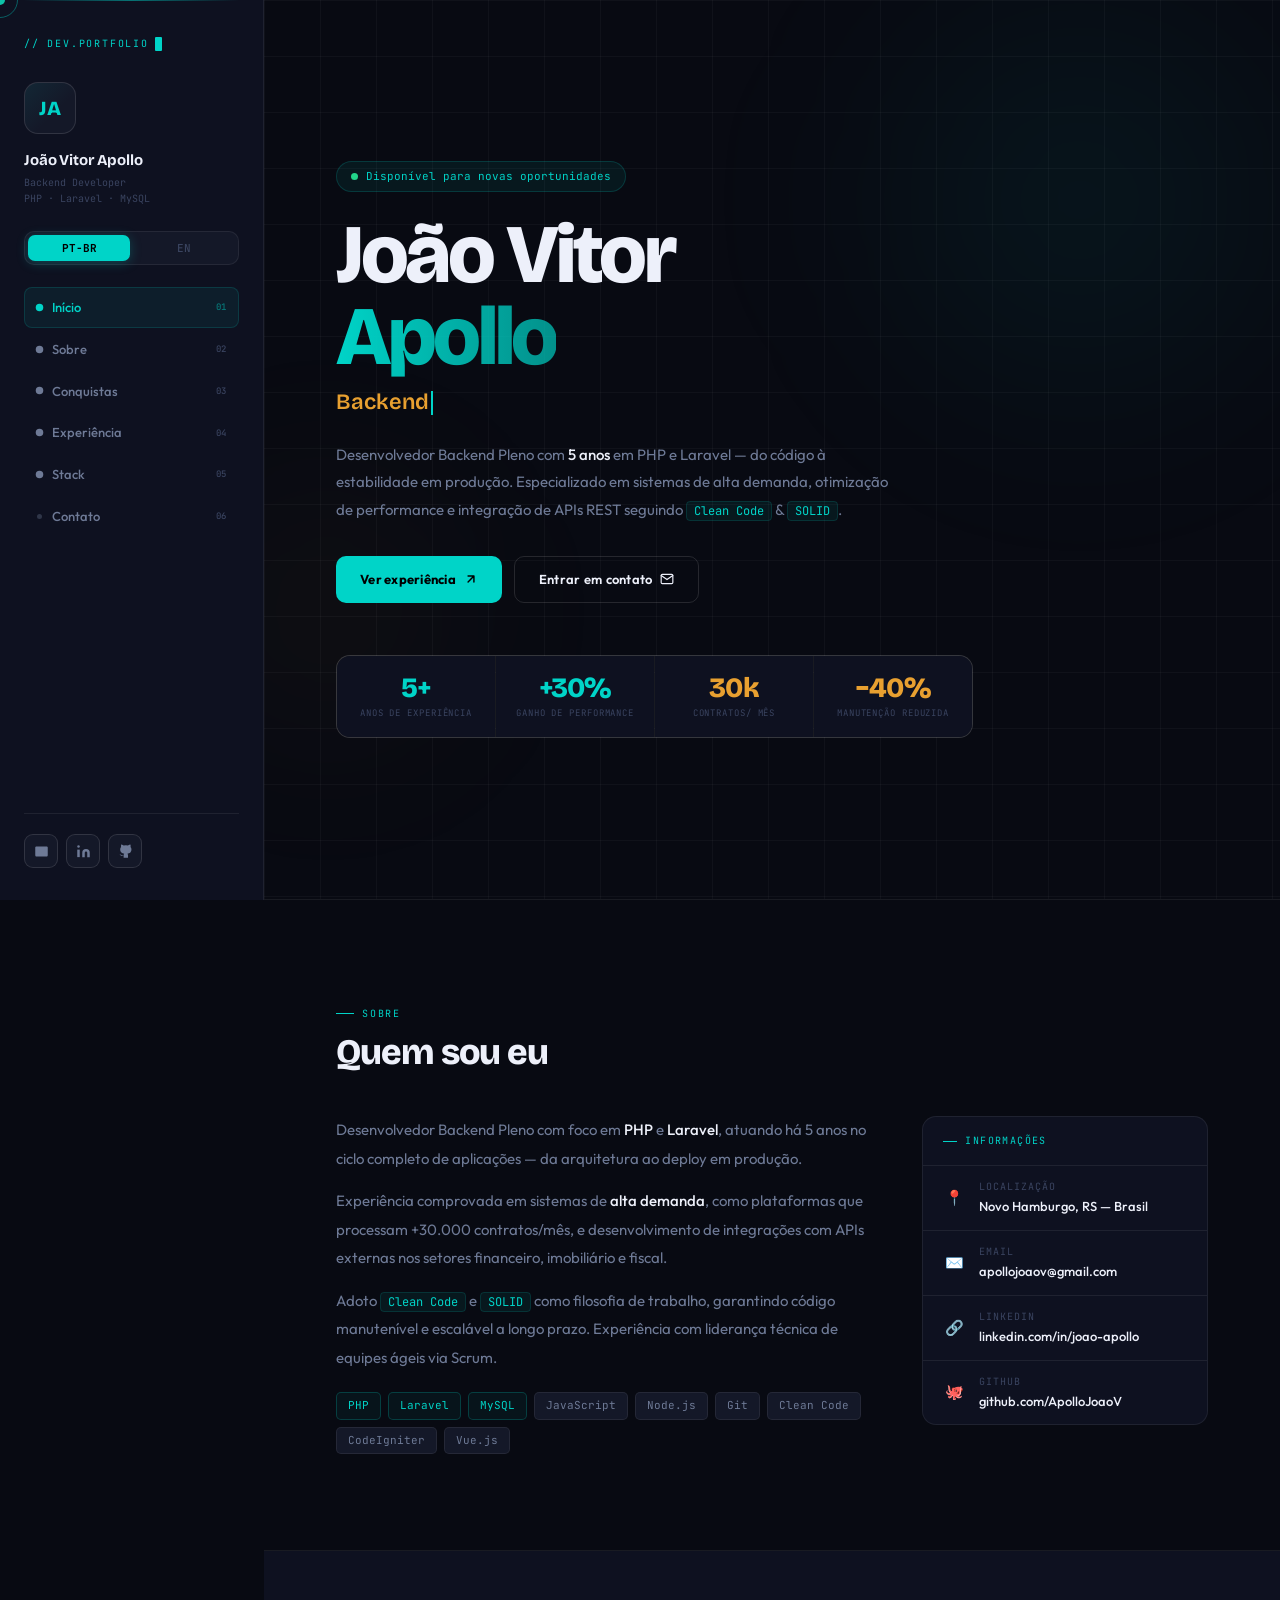
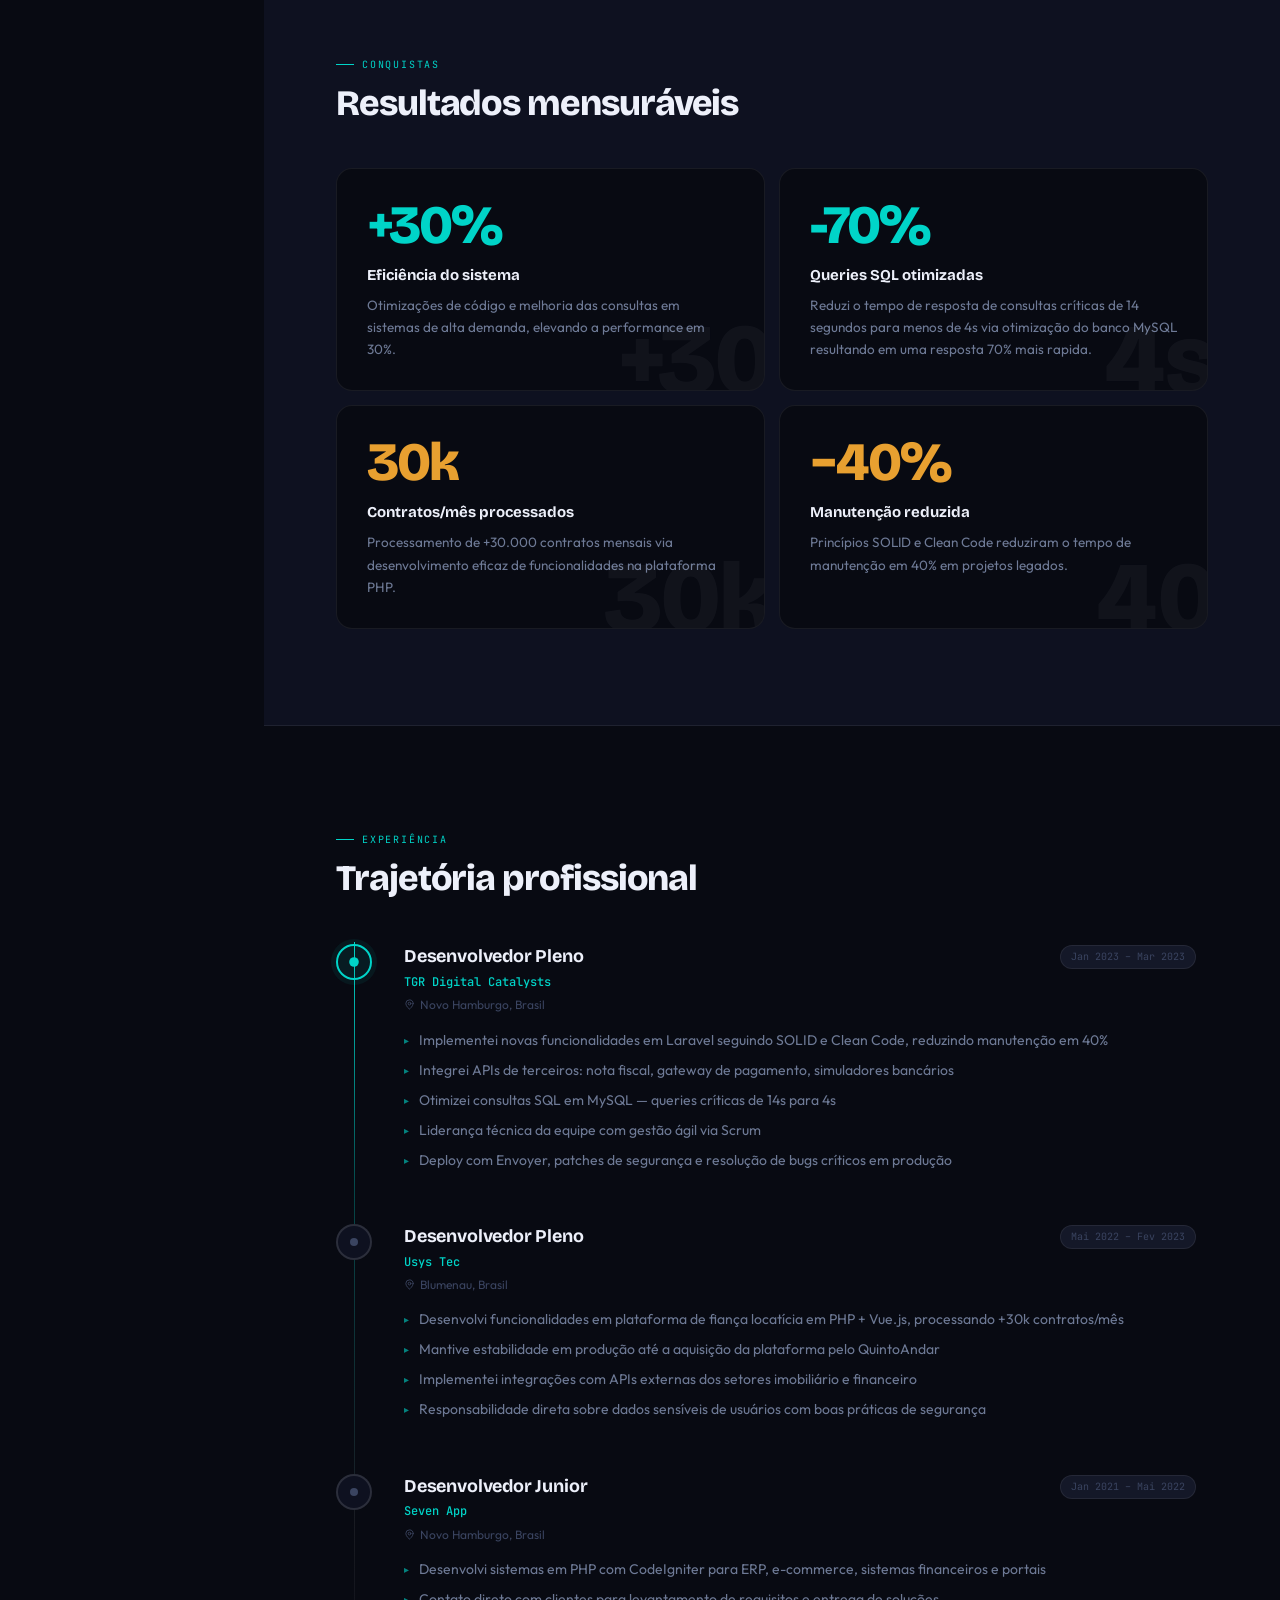
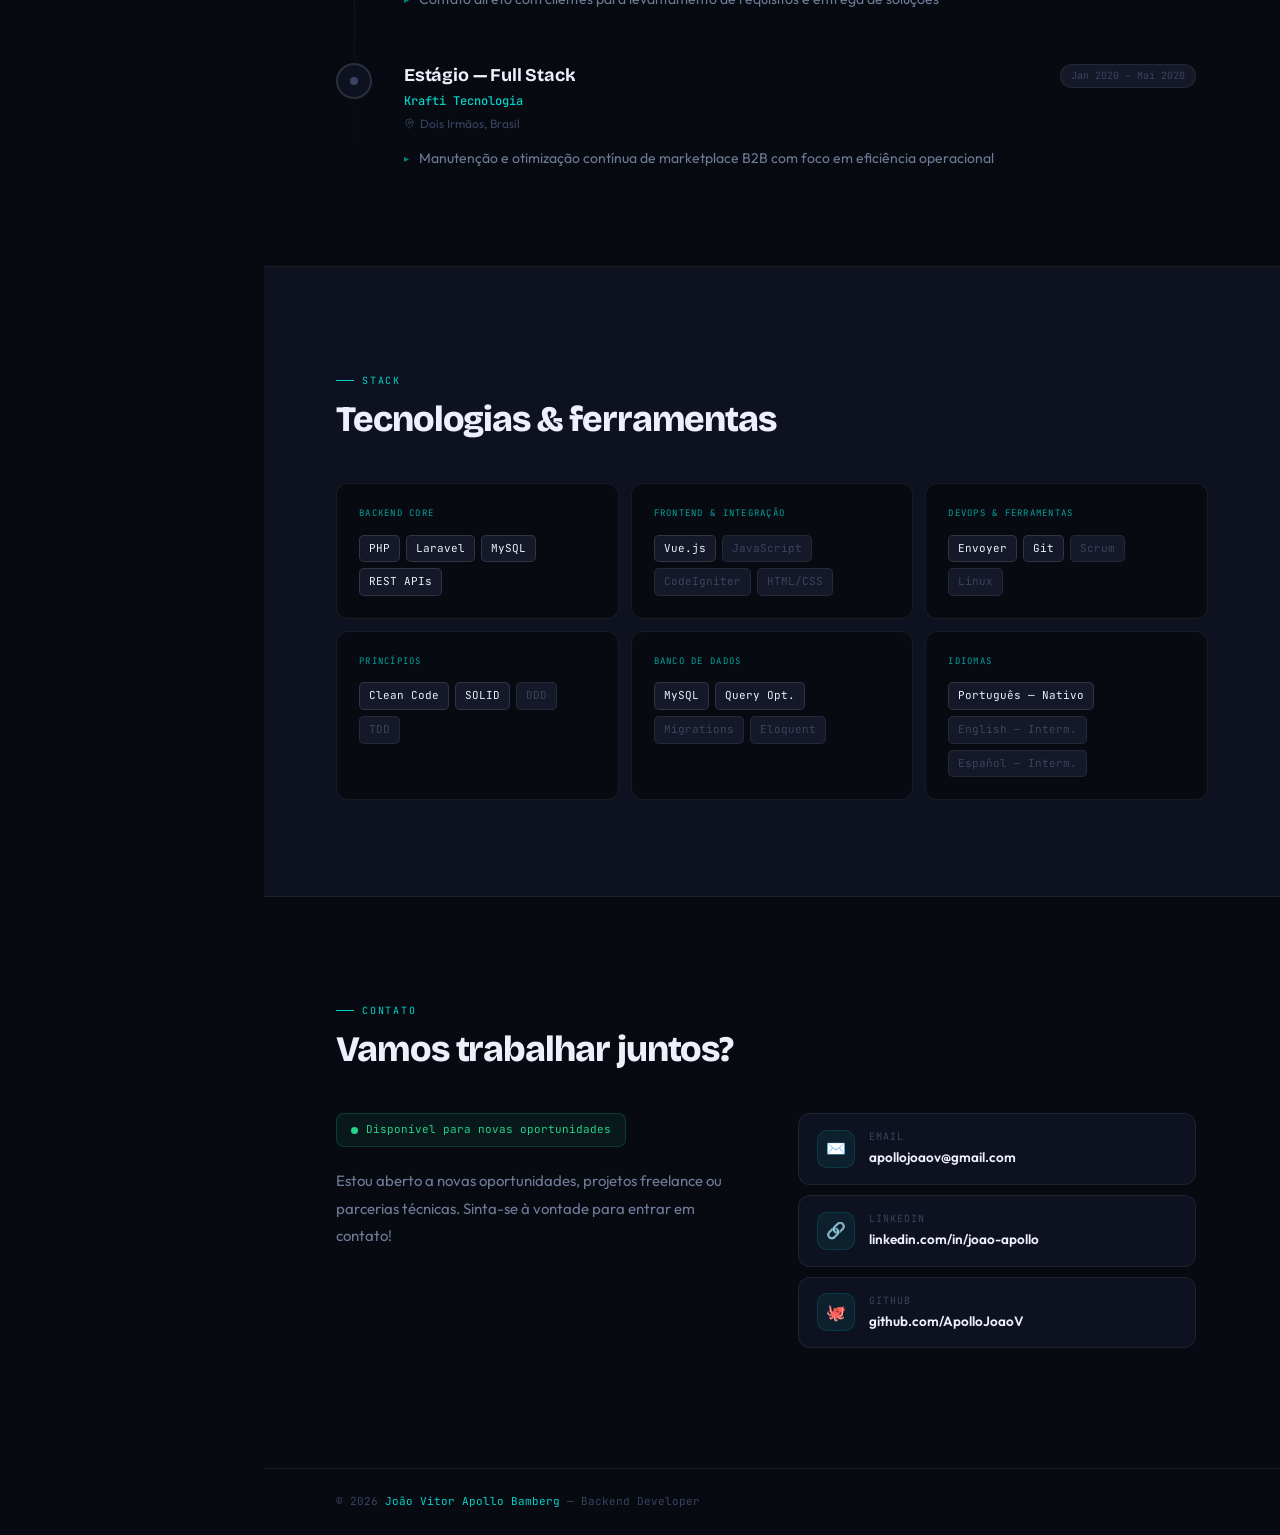
==== commit 458ba725: "Feat: translations" ====
--- a/index.html
+++ b/index.html
@@ -1295,9 +1295,9 @@
           <!-- Card 2 -->
           <div class="ach-card cyan anim scale-in anim-d2">
             <div class="ach-bg-num">4s</div>
-            <div class="ach-num">14s→4s</div>
+            <div class="ach-num">-70%</div>
             <div class="ach-title"><span data-key="ach-2-title">Queries SQL otimizadas</span></div>
-            <div class="ach-desc"><span data-key="ach-2-desc">Reduzi o tempo de resposta de consultas críticas de 14 segundos para 4 via otimização do banco MySQL.</span></div>
+            <div class="ach-desc"><span data-key="ach-2-desc">Reduzi o tempo de resposta de consultas críticas de 14 segundos para menos de 4s via otimização do banco MySQL resultando em uma resposta 70% mais rápida.</span></div>
           </div>
           <!-- Card 3 -->
           <div class="ach-card amber anim scale-in anim-d3">
@@ -1568,7 +1568,7 @@
       'ach-1-title':      'Eficiência do sistema',
       'ach-1-desc':       'Otimizações de código e melhoria das consultas em sistemas de alta demanda, elevando a performance em 30%.',
       'ach-2-title':      'Queries SQL otimizadas',
-      'ach-2-desc':       'Reduzi o tempo de resposta de consultas críticas de 14 segundos para 4 via otimização do banco MySQL.',
+      'ach-2-desc':       'Reduzi o tempo de resposta de consultas críticas de 14 segundos para menos de 4s via otimização do banco MySQL resultando em uma resposta 70% mais rapida.',
       'ach-3-title':      'Contratos/mês processados',
       'ach-3-desc':       'Processamento de +30.000 contratos mensais via desenvolvimento eficaz de funcionalidades na plataforma PHP.',
       'ach-4-title':      'Manutenção reduzida',
@@ -1627,7 +1627,7 @@
       'ach-1-title':      'System efficiency',
       'ach-1-desc':       'Code optimizations and query improvements in high-demand systems, boosting performance by 30%.',
       'ach-2-title':      'Optimized SQL queries',
-      'ach-2-desc':       'Reduced critical query response time from 14 seconds to 4 via MySQL database optimization.',
+      'ach-2-desc':       'I reduced the response time for critical queries from 14 seconds to less than 4 seconds through MySQL database optimization, resulting in a 70% faster response.',
       'ach-3-title':      'Contracts/month processed',
       'ach-3-desc':       'Processing of 30,000+ monthly contracts via effective PHP feature development.',
       'ach-4-title':      'Reduced maintenance',
